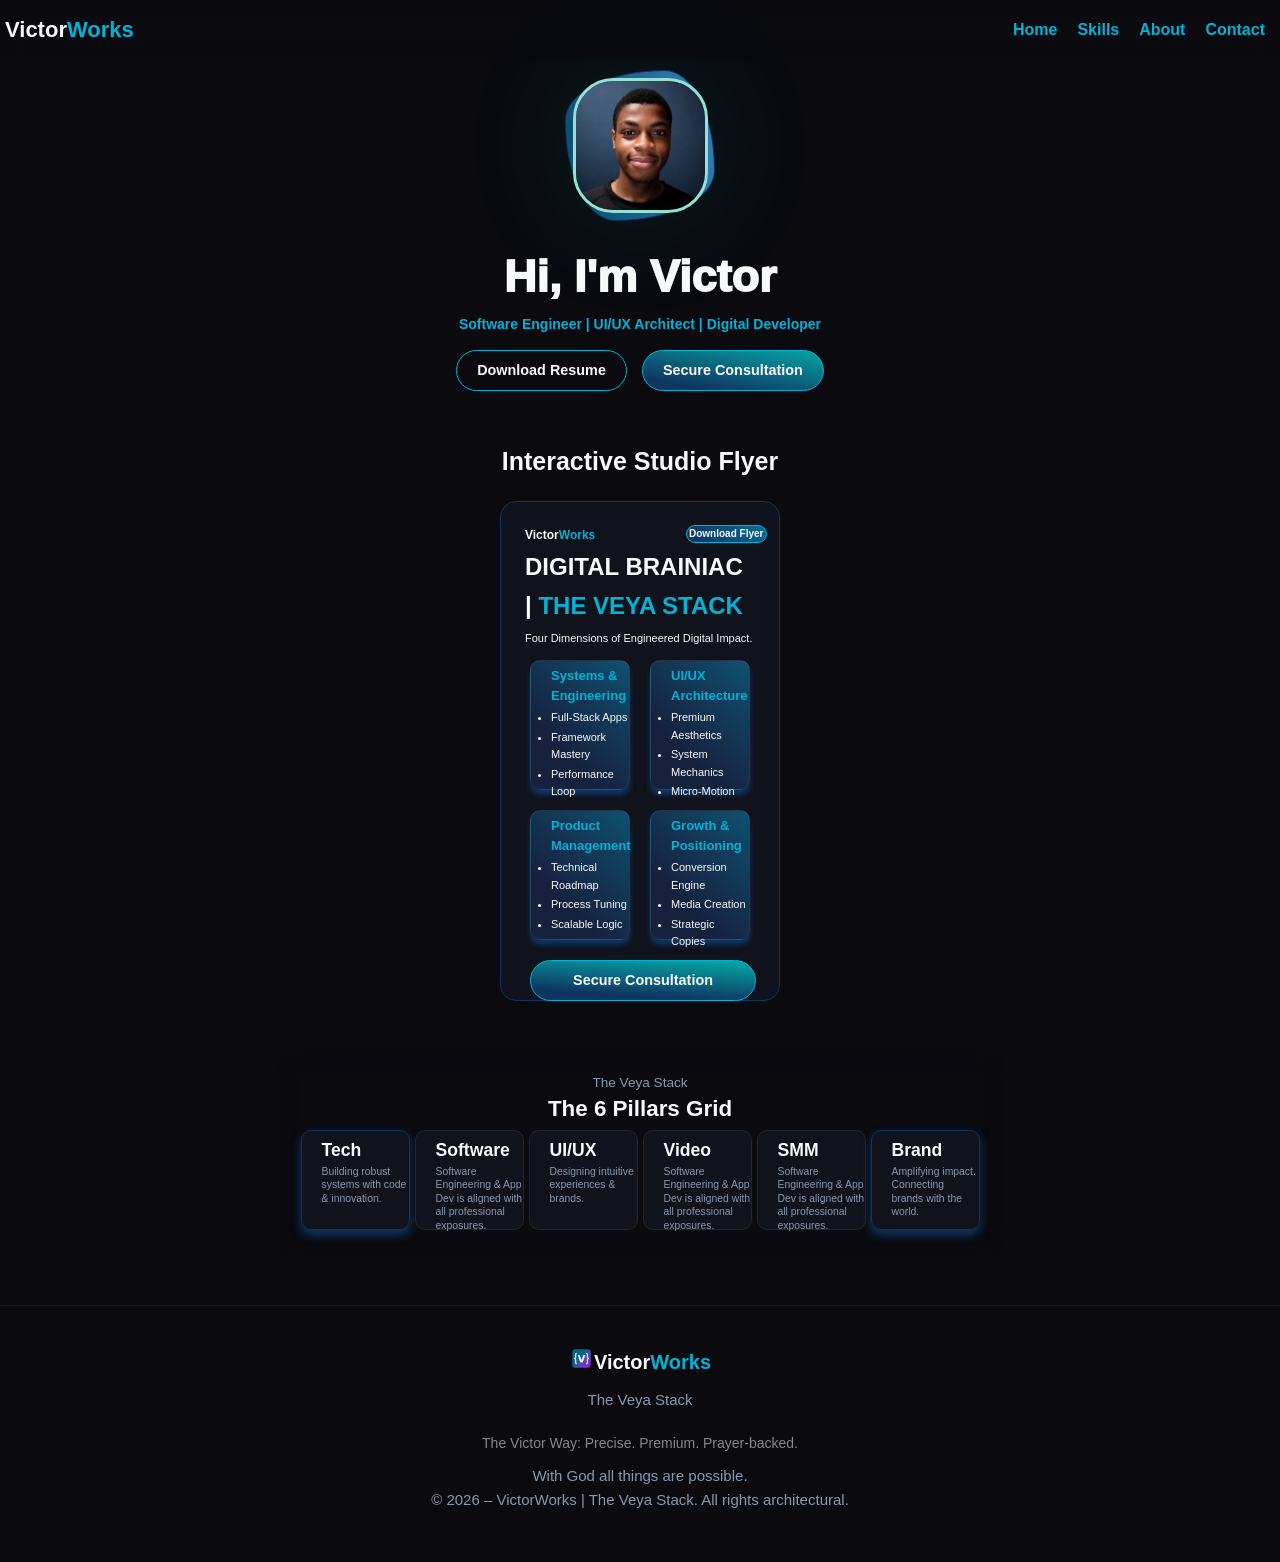
==== index.html @ 02531639 "VICTORWORKS UPDATE" ====
<!DOCTYPE html>
<html>


  <head>
    <meta charset="UTF-8">
    <meta name="viewport" content="width=device-width, initial-scale=1.0">
    <title>Build With Victor | VictorWorks</title>
    <meta name="theme-color" content="#7B2FFF">

    <meta name="description" content="VictorWorks architects digital infrastructure for ambitious brands within The Veya Stack.">
    <meta name="author" content="Victor Chukwuebuka (Mr. Vexo) — Founder & CEO">

    <meta property="og:title" content="Build With Victor | VictorWorks">
    <meta property="og:description" content="We don't build websites. We engineer systems that scale your business, your brand, and your legacy.">
    <meta property="og:url" content="https://victorworks-veya.netlify.app">
    <meta property="og:image" content="https://victorworks-veya.netlify.app/assets/images/og-veyastack.png">
    <meta property="og:type" content="website">

    <meta name="twitter:card" content="summary_large_image">
    <meta name="twitter:title" content="Build With Victor | VictorWorks">
    <meta name="twitter:description" content="We don't just build systems. We engineer them.">
    <meta name="twitter:image" content="https://victorworks-veya.netlify.app/assets/images/og-veyastack.png">

    <link rel="icon" type="image/png" sizes="32x32" href="assets/images/favicon.png">
    <link rel="stylesheet" href="style.css">
    <link rel="stylesheet" href="https://cdnjs.cloudflare.com/ajax/libs/font-awesome/6.4.0/css/all.min.css">
    <link rel="preconnect" href="https://fonts.google.com">
<link rel="preconnect" href="https://fonts.gstatic.com" crossorigin>
<link href="https://fonts.googleapis.com/css2?family=Plus+Jakarta+Sans:wght@400;600;800&display=swap" rel="stylesheet">
</head>
<body >
  <!--- Header begins 🔥 --->
<header>
  <nav>
    <ul>
      <!--- Nav Opens 👐 --->
      <li>
        <a href="index.html" class="reload" onclick="refreshPage()"><span class="works">Victor</span>Works</a></li>
      <li class="hidesidebar"><a href="index.html">Home</a></li>
      <li class="hidesidebar"><a href="skills.html">Skills</a></li>
      <li class="hidesidebar"><a href="about.html">About</a></li>
      <li class="hidesidebar"><a href="contact.html">Contact</a></li>
      <li class="menu-botton" onclick=shownav()><svg xmlns="http://www.w3.org/2000/svg" height="24px" viewBox="0 -960 960 960" width="24px" fill="var(--gray)" filter="blur(0.55px)" cursor="pointer"><path d="M120-240v-80h720v80H120Zm0-200v-80h720v80H120Zm0-200v-80h720v80H120Z"/></svg></a></li>
    </ul>
    
    <ul class="sidebar">
       <li onclick=hidenav()><a href="#" ><svg class="arrow" xmlns="http://www.w3.org/2000/svg" height="24px" viewBox="0 -960 960 960" width="24px" fill="var(--gray)" filter="blur(0.55px)" cursor="pointer"><path d="M400-240 160-480l240-240 56 58-142 142h486v80H314l142 142-56 58Z"/></svg></svg></a></li>


      <li><a href="victorworks" class="reload"><span class="works">Victor</span>Works</a></li>
      <li class="navhover"><a href="index.html">Home</a></li>
      <li class="navhover"><a href="skills.html">Skills</a></li>
      <li class="navhover"><a href="about.html">About</a></li>
      <li class="navhover"><a href="contact.html">Contact</a></li>
         </ul>
  </nav>
  <!--- Nav Closes 👞 --->
  
  <div class="shade">
    <div>
      <img src="assets/images/victor.png" alt="Victor" class="victorimg">
    </div>
    <h1>Hi, I'm Victor</h1>
    <p>Software Engineer | UI/UX Architect | Digital Developer</p>
  </div>
  <div class="avatar">
    <a href="#" class="aang toph">Download Resume</a>
    <a href="#" class="aang kitara">Secure Consultation</a>
  </div>
</header>
<!--- Header Ends 😊 --->

<!--- Sectionize 🫡 --->
<section class="alignment">
  <div class="flyer-div">
    <p class="flyer-text">Interactive Studio Flyer</p>
    <div class="flyer">
      <p class="text">Victor<span class="worker">Works</span></p>
      <a href="#" class="flyer-top">Download Flyer</a>
      <p class="sokka">DIGITAL BRAINIAC | <span class="suri">THE VEYA STACK</span></p>
      <p class="flyer-tag">Four Dimensions of Engineered Digital Impact.</p>
      <div class="flyer-details">
      <div class="box">
        <p>Systems & Engineering</p>
          <ul>
            <li>Full-Stack Apps</li>
            <li>Framework Mastery</li>
            <li>Performance Loop</li>
          </ul>
      </div>
      <div class="box">
        <p>UI/UX Architecture</p>
          <ul>
            <li>Premium Aesthetics</li>
            <li>System Mechanics</li>
            <li>Micro-Motion</li>
          </ul>
      </div>
      <div class="box">
        <p>Product Management</p>
          <ul>
            <li>Technical Roadmap</li>
            <li>Process Tuning</li>
            <li>Scalable Logic</li>
          </ul>
      </div>
      <div class="box">
        <p>Growth & Positioning</p>
          <ul>
            <li>Conversion Engine</li>
            <li>Media Creation</li>
            <li>Strategic Copies</li>
          </ul>
      </div>
      <a href="#" class="french">Secure Consultation</a>
    </div>
    </div>
  </div>
  <div class="piller">
    <p class="piller-veya">The Veya Stack</p>
    <p class="piller-phase">The 6 Pillars Grid</p>
    <div class="piller-grid">
      <div class="pillers-text grind">
        <h3>Tech</h3>
          <p>Building robust systems with code & innovation.</p>
          </div>
      <div class="pillers-text">
        <h3>Software</h3>
        <p>Software Engineering & App Dev is aligned with all professional exposures.</p>
        </div>
      <div class="pillers-text">
        <h3>UI/UX</h3>
        <p>Designing intuitive experiences & brands.</p>
        </div>
      <div class="pillers-text">
        <h3>Video</h3>
        <p>Software Engineering & App Dev is aligned with all professional exposures.</p>
        </div>
      <div class="pillers-text">
        <h3>SMM</h3>
        <p>Software Engineering & App Dev is aligned with all professional exposures.</p>
        </div>
      <div class="pillers-text grind">
        <h3>Brand</h3>
        <p>Amplifying impact. Connecting brands with the world.</p>
        </div>
    </div>
  </div>
  <div>
    <div>
      <img src="#" alt="">
      <img src="#" alt="">
      <div></div>
      <img src="#" alt="">
    </div>
    <div>
    <p></p>
    <p></p>
    <div>
      <div></div>
      <p></p>
      <p></p>
    </div>
    <div>
      <div></div>
      <p></p>
      <p></p>
    </div>
    </div>
    <div>
      <p></p>
      <p></p>
      <a href="#"></a>
    </div>
  </div>
</section>
<!--- Sectioned 😎 --->

<!--- Footer 🐾 --->
<footer>
    <a href="index.html" class="vw"><div class="f-label">
  <img src="assets/images/og-veyastack.png" alt="VictorWorks Logo" class="footer-image"><p class="footer-label">Victor<span class="worker">Works</span></p>
  </div></a>
  <a href="https://veya.stack" class="vw"><p>The Veya Stack</p></a>
  <div class="f-bottom">
    <p class="f-bottom way">The Victor Way: Precise. Premium. Prayer-backed.</p>
    <p class="#">With God all things are possible.</p>
    <p class="#">&copy 2026 – VictorWorks | The Veya Stack. All rights architectural.</p>
  </div>
</footer>
<!--- Footer Ends 🖊️--->



<script>
  function shownav(){
    const sidebar = document.querySelector ('.sidebar')
    sidebar.style.display = 'flex'
  }
function hidenav(){
    const sidebar = document.querySelector ('.sidebar')
    sidebar.style.display = 'none'
}
</script>
</body>

</html>
---- style.css ----
/*colors*/
:root {
  --black: #0A0A0F;
  --cyan: #00B4D8;
  --white: #F8F9FA;
  --void: #1A1A2E;
  --space: #16213E;
  --royal: #0F3460;
  --aqua: #00F5D4;
  --coral: #FF6B6B;
  --yellow: #FFD93D;
  --Teal: #95E1D3;
  --gray: #ADB5BD;
  --purple: #6C63FF;
  --green: #2EC4B6;
  --orange: #FF9F1C;
  --crimson: #E71D36;
  --glass-text: #8a99ad;
}
/*colors end*/

*{
    margin: 0;
    padding: 0;
    box-sizing: border-box;
}
.fa-code {
    color: #00F0FF; /* Your signature cyan */
    font-size: 2rem;
    text-shadow: 0 0 10px rgba(0, 240, 255, 0.5); /* Glow effect */
}

body {
    font-family: 'Inter', 'Poppins', sans-serif;
  font-size: 16px;
  font-weight: 400;
  color: var(--white);
  background: var(--black);
  justify-content: center;
  line-height: 1.6;
  align-items: center;
  text-align: left;
  min-height: 100vh;
}

/*navigation*/
nav {
    position: fixed;
  padding: 5px;
  background: rgba(10,10,15,0.8);
  backdrop-filter: blur(10px);
  z-index: 100;
  display: flex;
  justify-content: space-between;
  font-weight: bolder;
  width: 100%;
}

nav ul{
    width: 100%;
    list-style: none;
    display: flex;
    justify-content: flex-end;
    align-items: center;
}
nav li{
    height: 50px;
}
nav a{
    height: 100%;
    padding: 0 10px;
    text-decoration: none;
    display: flex;
    align-items: center;
    color: var(--cyan);
    cursor: pointer;
}

nav li:first-child{
    margin-right: auto;
}
ul > .navhover:after{
    content: '';
    width: 0;
    height: 1.5px;
    background: var(--cyan);
   display: block; 
   margin-left: 7px;
     transition: 0.5s;
}
ul > .navhover:hover:after{
    width: 30px;
    display: block;
      transition: 0.5px;
}
ul > .hidesidebar:after{
    content: '';
    width: 0;
    height: 1.5px;
    background: var(--cyan);
   display: block; 
   margin: auto;
   transition: 0.5s;
}
ul > .hidesidebar:hover:after{
    width: 30px;
    display: block;
    transition: 0.5px;
}
.hidesidebar{
    text-align: left;
}
.works{
    color: #F8F9FA;
}
.sidebar{
    position: fixed;
    top: 0;
    right: 0;
    height: auto;
    width: 200px;
    z-index: 999;
    background: rgba(10,10,15,1.5);
  backdrop-filter: blur(10px);
    box-shadow: 15px 0 15px rgba(0,0,0,0.1);
  display: none;
  flex-direction: column;
  align-items: flex-start;
  justify-content: flex-start;
  border-radius: 9px 0 0 9px;
  animation: slideIn 0.5s ease;
}
.sidebar li{
    width: 100%;
}
.sidebar a{
    width: 100%;
}
/*navigation ends*/

button > box {
    background: linear-gradient(135deg, #7B2FFF 0%, #00D4FF 100%);
    color-scheme: var(--coral);
}
button:active {
  transform: scale(0.95);
}

@media (min-width: 600px) {
    .menu-botton{
    display: none;
        padding: 0;
        top: 0;
        bottom: 0;
        right: 0;
        padding-block: 15px;
        position: fixed;
        cursor: pointer;
    }
.arrow{
    position: fixed;
    cursor: pointer;
}

}
@media(max-width: 599px) {
    .hidesidebar{
        display: none;
        cursor: pointer;
    }
    .menu-botton{
        display: block;
        padding: 0;
        top: 0;
        bottom: 0;
        padding-block: 15px;
        right: 0;
        position: fixed;
        cursor: pointer;
    }
}
.reload{
    font-size: 22px;
    font-weight: 800;
    padding: 0;
}
@keyframes slideIn {
  from { transform: translateX(100%); opacity: 0; }
}
.alignment{
    justify-content: center;
    align-items: center;
    display: flex;
    flex-direction: column;
}
.shade{
    display: flex;
    flex-direction: column;
   align-items: center;
   text-align: center;
   padding: 70px 20px;
   padding-bottom: 15px;
}
.shade p{
    font-size: 14px;
    color: var(--cyan);
    font-weight: bold;
}
.shade h1{
    font-weight: 1000;
    font-size: 45px;
}
.shade div{
    width: 150.5px;
    height: 150.5px;
    border-radius: 160% 80% 160% 80% / 80% 160% 80% 160%;
    background: linear-gradient(255deg, rgba(76, 176, 253, 0.7), rgba(0, 174, 248, 0.4));
    
    border: 1.5px solid var(--royal);
    align-items: center;
    display: flex;
    margin-bottom: 20px;
    position: relative;
    justify-content: center;
    backdrop-filter:  blur(12px);
    box-shadow: 0 0 120px rgba(0, 242, 254, 0.1);
}

.victorimg{
    height: 135px;
    width: 135px;
    border-radius: 30%;
    object-fit: cover;
    border: 3px solid var(--Teal);
    background-color: var(--black);
}
.avatar{
    width: 100%;
    justify-content: center;
    display: flex;
    gap: 15px;
}
.aang{
    border-radius: 25px;
    padding: 8px 20px;
    font-size: 0.9rem;
    font-weight: 600;
    transition: 0.3s ease;
    color: var(--white);
    text-decoration: none;
}
.toph{
    border: 0.5px solid var(--cyan);
    background: transparent;
}
.kitara{
    border: 1px solid var(--cyan);
    background: linear-gradient(370deg, rgba(79, 172, 254, 0.3), var(--royal) 11px, var(--aqua) 160.5%, rgba(0, 242, 254, 0.3));
}
.aang:hover{
        box-shadow: 0 0 15px rgba(0, 242, 254, 0.3);
        transform: translateY(-2px);
         cursor: pointer;
}
.flyer-div{
    padding: 50px;
    align-items: center;
    display: flex;
    flex-direction: column;
    gap: 20px;
    width: 100%;
}
.flyer-text{
    font-weight: 700;
    font-size: 25px;
}
.flyer{
    height: 500px;
    max-width: 280px;
    border: 0.5px solid var(--royal);
    background: rgba(25, 30, 45, 0.45);
    transition: 0.3s ease;
    backdrop-filter:  blur(12px);
  border-radius: 16px;
  padding: 24px;
  text-align: left;
  display: flex;
  flex-direction: column;
    
}
.worker{
    color: var(--cyan);
}
.flyer .text{
    font-weight: 800;
    font-size: 12px;
}
.flyer:hover{
        box-shadow: 0 0 15px rgba(0, 242, 254, 0.5);
        transform: translateY(-2px);
         cursor: pointer;
}
.flyer-top{
    width: 35%;
    border-radius: 10px;
    white-space: nowrap;
    border: 0.3px solid var(--cyan);
    text-decoration: none;
    color: var(--white);
    font-weight: 700;
    font-size: 10px;
    background: linear-gradient(45deg, var(--royal) 4px, var(--cyan) 150px);
    transition: 0.3s ease;
    text-align: center;
    margin: -20px 0 0 70%;
    
}
.flyer-top:hover{
    box-shadow: 0 0 15px rgba(0, 242, 254, 0.2);
        transform: translateY(-1.5px);
         cursor: pointer;
}
.sokka{
    font-size: 1.5rem;
    margin: 5px 0 5px 0;
    font-weight: 800;
}
.flyer-tag{
    font-size: 11px;
    font-weight: 500;
}

.flyer-details{
    display: flex;
    padding: 12px;
    min-height: 300px;
    gap: 20px;
    width: 250px;
    margin-left: -7px;
    flex-wrap: wrap;
}
.flyer-details .box{
    border: 1px solid rgba(255, 255, 255, 0.08);
    background: linear-gradient(45deg, var(--space) 30%, var(--cyan) 250%);
    border-radius: 10px;
    height: 130px;
    width: 100px;
    padding: 5px 0 0 20px;
      box-shadow: 0 5px  5px 0 var(--royal);
  backdrop-filter: blur(50px);
}
.box p{
    font-size: 13px;
    font-weight: 800;
    color: var(--cyan);
}
.box li{
    padding: 2px 0 0 0;
    font-size: 11px;
    color: var(--white);
    font-weight: 500;
}
.french{
    width: 100%;
    color: var(--white);
    text-decoration: none;
    border: 1px solid var(--cyan);
    background: linear-gradient(4deg, var(--royal) 20%, var(--aqua) 150%);
    text-align: center;
    border-radius: 25px;
    padding: 8px 20px;
    font-size: 0.9rem;
    font-weight: 600;
    transition: 0.3s ease;
}
.french:hover{
        box-shadow: 0 0 15px rgba(0, 242, 254, 0.3);
        transform: translateY(-2px);
         cursor: pointer;
}
.suri{
    color: var(--cyan);
}
.piller{
    display: flex;
    justify-content: center;
    align-items: center;
    flex-direction: column;
  padding: 24px;
  max-width: auto;
  backdrop-filter: blur(12px); /* Blurred glass effect */
}
.piller-veya{
    color: var(--glass-text);
  font-size: 0.85rem;
  line-height: 1rem;
  font-weight: 500;
  
}
.piller-phase{
    color: var(--white);
    font-size: 1.4rem;
    font-weight: 900;
    margin: 0 0 3px 0;
}
.piller-grid{
    display: flex;
    flex-wrap: wrap;
    gap: 5px;
    align-items: center;
    justify-content: center;
    min-width: 110%;
}
.pillers-text{
    text-align: left;
  display: flex;
  background: rgba(25, 30, 45, 0.45);
  border: 1px solid rgba(255, 255, 255, 0.08);
  flex-direction: column;
  border-radius: 10px;
    height: 100px;
    width: 109px;
    padding: 5px 0 0 20px;
  backdrop-filter: blur(50px);
}
.pillers-text h3{
    font-size: 1.1rem;
  margin: 0 0 1px 0;
  font-weight: 600;
}
.pillers-text p{
    color: var(--glass-text);
  font-size: 0.65rem;
  line-height: 1.3;
  margin: 0 0 2px 0;
}
.pillers-text.grind{
    border: 1.5px solid var(--royal);
    backdrop-filter: blur(50pc);
    box-shadow: 0 5px 10px 0.5px var(--royal);
}
.pillers-text:hover{
    border: 1.5px solid var(--royal);
    backdrop-filter: blur(50pc);
    box-shadow: 0 5px 10px 0.5px var(--royal);
}
.pillers-text.grind:hover{
    background: rgba(25, 30, 45, 0.45);
  border: 1px solid rgba(255, 255, 255, 0.08);
  box-shadow: none;
}
footer{
    display: flex;
    bottom: 20px;
    flex-direction: column;
    align-items: center;
    justify-content: center;
    padding: 40px 5%;
    border-top: 1px solid var(--void);
    color: var(--glass-text);
    font-size: 14px;
}
.footer-image{
    height: 25px;
    width: 25px;
}
.footer-label{
    font-weight: 700;
    font-size: 20px;
    color: var(--white);
}
.f-label{
    display: flex;
    flex-direction: nowrap;
    margin: 0 0 10px 0;
    cursor: pointer;
}
footer p{
    font-size: 15px;
    font-weight: 500;
    color: var(--glass-text);
}
.f-bottom{
    display: flex;
    flex-direction: column;
    align-items: center;
    justify-content: center;
    text-align: center;
    padding: 10px;
}
.f-bottom.way{
     font-size: 14px;
    color: #888;
    font-weight: 400;
}
.vw{
    text-decoration: none;
}
.unknown{
    box-shadow: 0 0 155px rgba(0, 242, 254, 0);
}
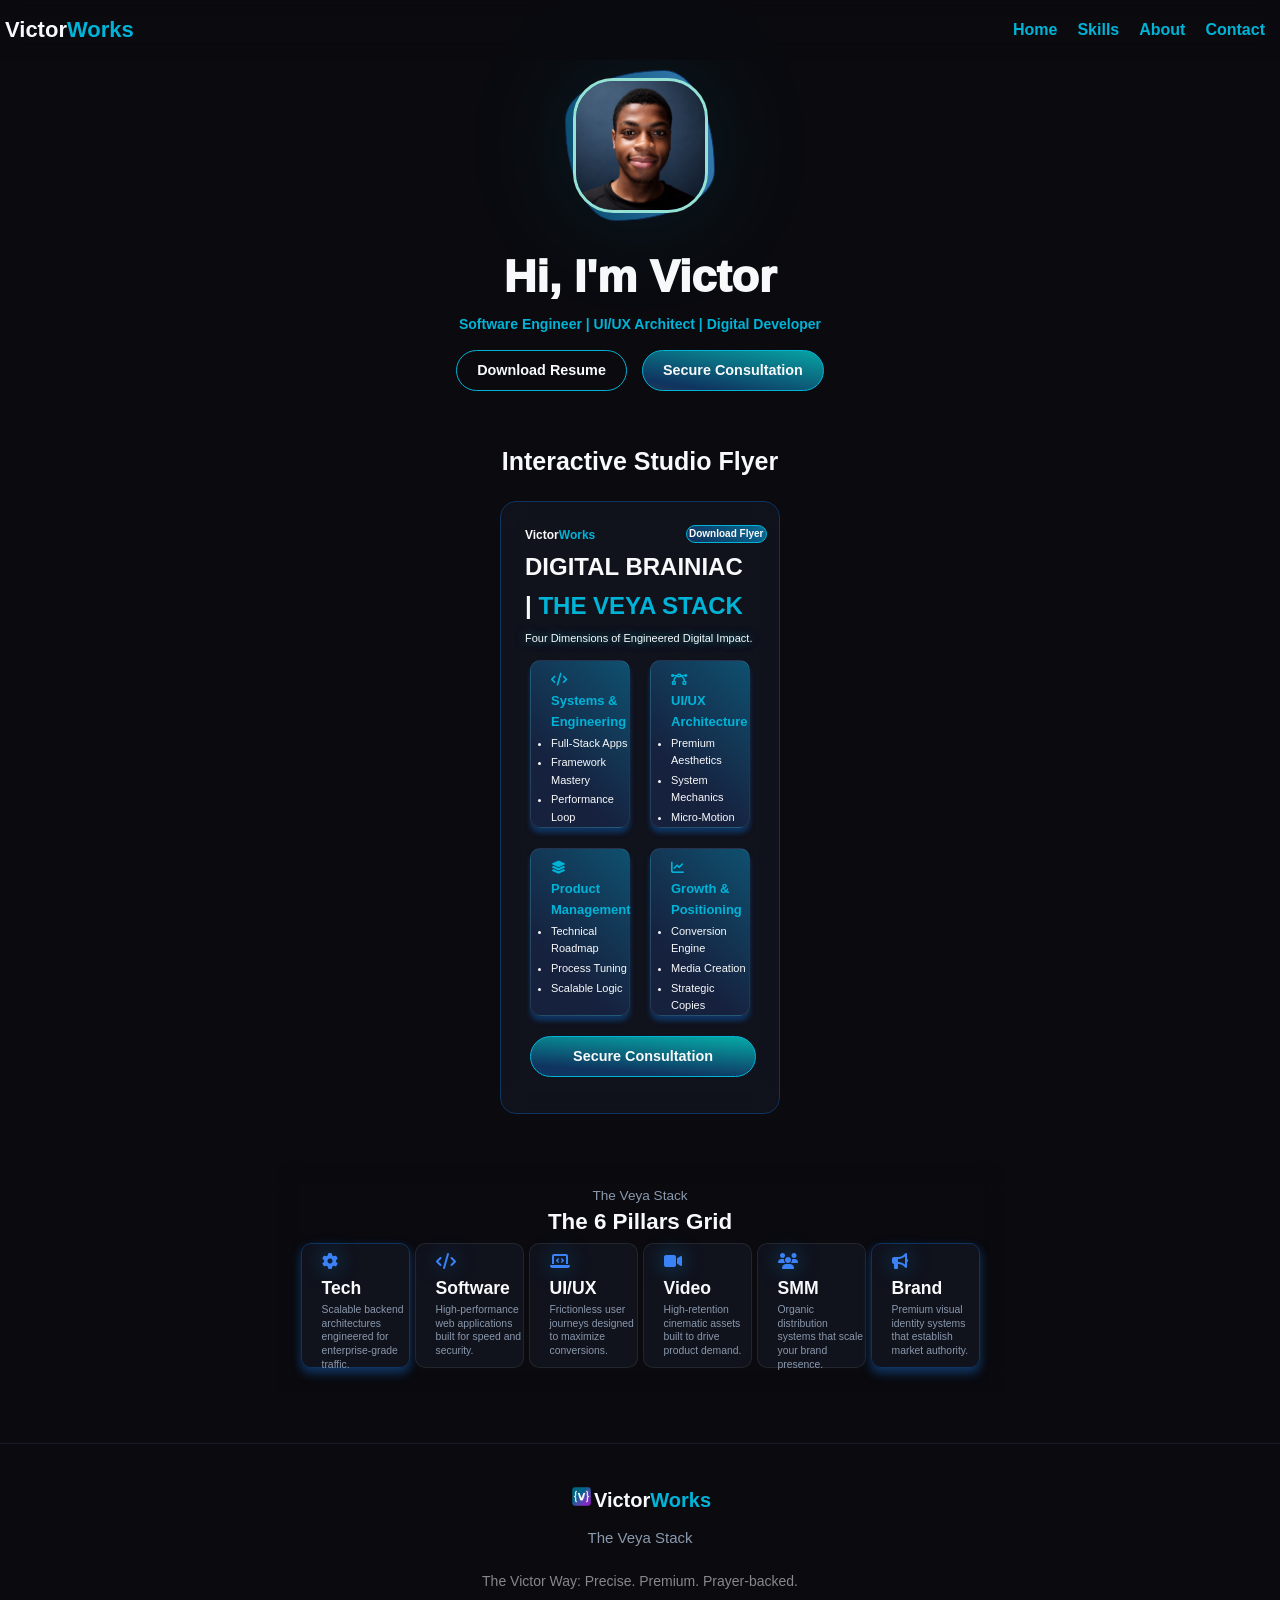
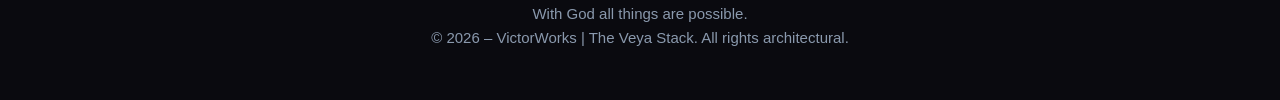
==== commit 97e83562: "VICTORWORKS STANDARD RECORDING UPDATE" ====
--- a/index.html
+++ b/index.html
@@ -82,7 +82,7 @@
       <p class="flyer-tag">Four Dimensions of Engineered Digital Impact.</p>
       <div class="flyer-details">
       <div class="box">
-        <p>Systems & Engineering</p>
+        <span class="pillar-tag"><i class="fa-solid fa-code"></i><p>Systems & Engineering</p></span>
           <ul>
             <li>Full-Stack Apps</li>
             <li>Framework Mastery</li>
@@ -90,7 +90,7 @@
           </ul>
       </div>
       <div class="box">
-        <p>UI/UX Architecture</p>
+        <span class="pillar-tag"><i class="fa-solid fa-bezier-curve"></i><p>UI/UX Architecture</p></span>
           <ul>
             <li>Premium Aesthetics</li>
             <li>System Mechanics</li>
@@ -98,7 +98,7 @@
           </ul>
       </div>
       <div class="box">
-        <p>Product Management</p>
+        <span class="pillar-tag"><i class="fa-solid fa-layer-group"></i><p>Product Management</p></span>
           <ul>
             <li>Technical Roadmap</li>
             <li>Process Tuning</li>
@@ -106,7 +106,7 @@
           </ul>
       </div>
       <div class="box">
-        <p>Growth & Positioning</p>
+        <span class="pillar-tag"><i class="fa-solid fa-chart-line"></i><p>Growth & Positioning</p></span>
           <ul>
             <li>Conversion Engine</li>
             <li>Media Creation</li>
@@ -122,28 +122,28 @@
     <p class="piller-phase">The 6 Pillars Grid</p>
     <div class="piller-grid">
       <div class="pillers-text grind">
-        <h3>Tech</h3>
-          <p>Building robust systems with code & innovation.</p>
+        <span class="pillar-icon"><i class="fa-solid fa-gear"></i></span><h3>Tech</h3>
+          <p>Scalable backend architectures engineered for enterprise-grade traffic.</p>
           </div>
       <div class="pillers-text">
-        <h3>Software</h3>
-        <p>Software Engineering & App Dev is aligned with all professional exposures.</p>
-        </div>
-      <div class="pillers-text">
-        <h3>UI/UX</h3>
-        <p>Designing intuitive experiences & brands.</p>
-        </div>
-      <div class="pillers-text">
-        <h3>Video</h3>
-        <p>Software Engineering & App Dev is aligned with all professional exposures.</p>
-        </div>
-      <div class="pillers-text">
-        <h3>SMM</h3>
-        <p>Software Engineering & App Dev is aligned with all professional exposures.</p>
+        <span class="pillar-icon"><i class="fa-solid fa-code"></i></span><h3>Software</h3>
+        <p>High-performance web applications built for speed and security.</p>
+        </div>
+      <div class="pillers-text">
+        <span class="pillar-icon"><i class="fa-solid fa-laptop-code"></i></span><h3>UI/UX</h3>
+        <p>Frictionless user journeys designed to maximize conversions.</p>
+        </div>
+      <div class="pillers-text">
+        <span class="pillar-icon"><i class="fa-solid fa-video"></i></span><h3>Video</h3>
+        <p>High-retention cinematic assets built to drive product demand.</p>
+        </div>
+      <div class="pillers-text">
+        <span class="pillar-icon"><i class="fa-solid fa-users"></i></span><h3>SMM</h3>
+        <p>Organic distribution systems that scale your brand presence.</p>
         </div>
       <div class="pillers-text grind">
-        <h3>Brand</h3>
-        <p>Amplifying impact. Connecting brands with the world.</p>
+        <span class="pillar-icon"><i class="fa-solid fa-bullhorn"></i></span><h3>Brand</h3>
+        <p>Premium visual identity systems that establish market authority.</p>
         </div>
     </div>
   </div>
--- a/style.css
+++ b/style.css
@@ -16,6 +16,7 @@
   --orange: #FF9F1C;
   --crimson: #E71D36;
   --glass-text: #8a99ad;
+  --electric: #3B82F6;
 }
 /*colors end*/
 
@@ -24,9 +25,9 @@
     padding: 0;
     box-sizing: border-box;
 }
-.fa-code {
+.fa {
     color: #00F0FF; /* Your signature cyan */
-    font-size: 2rem;
+    font-size: 1rem;
     text-shadow: 0 0 10px rgba(0, 240, 255, 0.5); /* Glow effect */
 }
 
@@ -275,7 +276,7 @@
     font-size: 25px;
 }
 .flyer{
-    height: 500px;
+    height: auto;
     max-width: 280px;
     border: 0.5px solid var(--royal);
     background: rgba(25, 30, 45, 0.45);
@@ -328,6 +329,7 @@
 .flyer-tag{
     font-size: 11px;
     font-weight: 500;
+    text-shadow: 0 0 10px rgba(0, 240, 255, 0.5);
 }
 
 .flyer-details{
@@ -343,7 +345,7 @@
     border: 1px solid rgba(255, 255, 255, 0.08);
     background: linear-gradient(45deg, var(--space) 30%, var(--cyan) 250%);
     border-radius: 10px;
-    height: 130px;
+    height: auto;
     width: 100px;
     padding: 5px 0 0 20px;
       box-shadow: 0 5px  5px 0 var(--royal);
@@ -390,6 +392,10 @@
   max-width: auto;
   backdrop-filter: blur(12px); /* Blurred glass effect */
 }
+.pillar-tag{
+    font-size: 13px;
+    color: var(--cyan);
+}
 .piller-veya{
     color: var(--glass-text);
   font-size: 0.85rem;
@@ -418,7 +424,7 @@
   border: 1px solid rgba(255, 255, 255, 0.08);
   flex-direction: column;
   border-radius: 10px;
-    height: 100px;
+    height: 125px;
     width: 109px;
     padding: 5px 0 0 20px;
   backdrop-filter: blur(50px);
@@ -449,6 +455,11 @@
   border: 1px solid rgba(255, 255, 255, 0.08);
   box-shadow: none;
 }
+.pillar-icon{
+    color: var(--electric);
+  filter: drop-shadow(0 0 10px rgba(0, 160, 255, 0.5));
+  filter: drop-shadow(0 0 10px rgba(0, 160, 255, 0.5));
+}
 footer{
     display: flex;
     bottom: 20px;
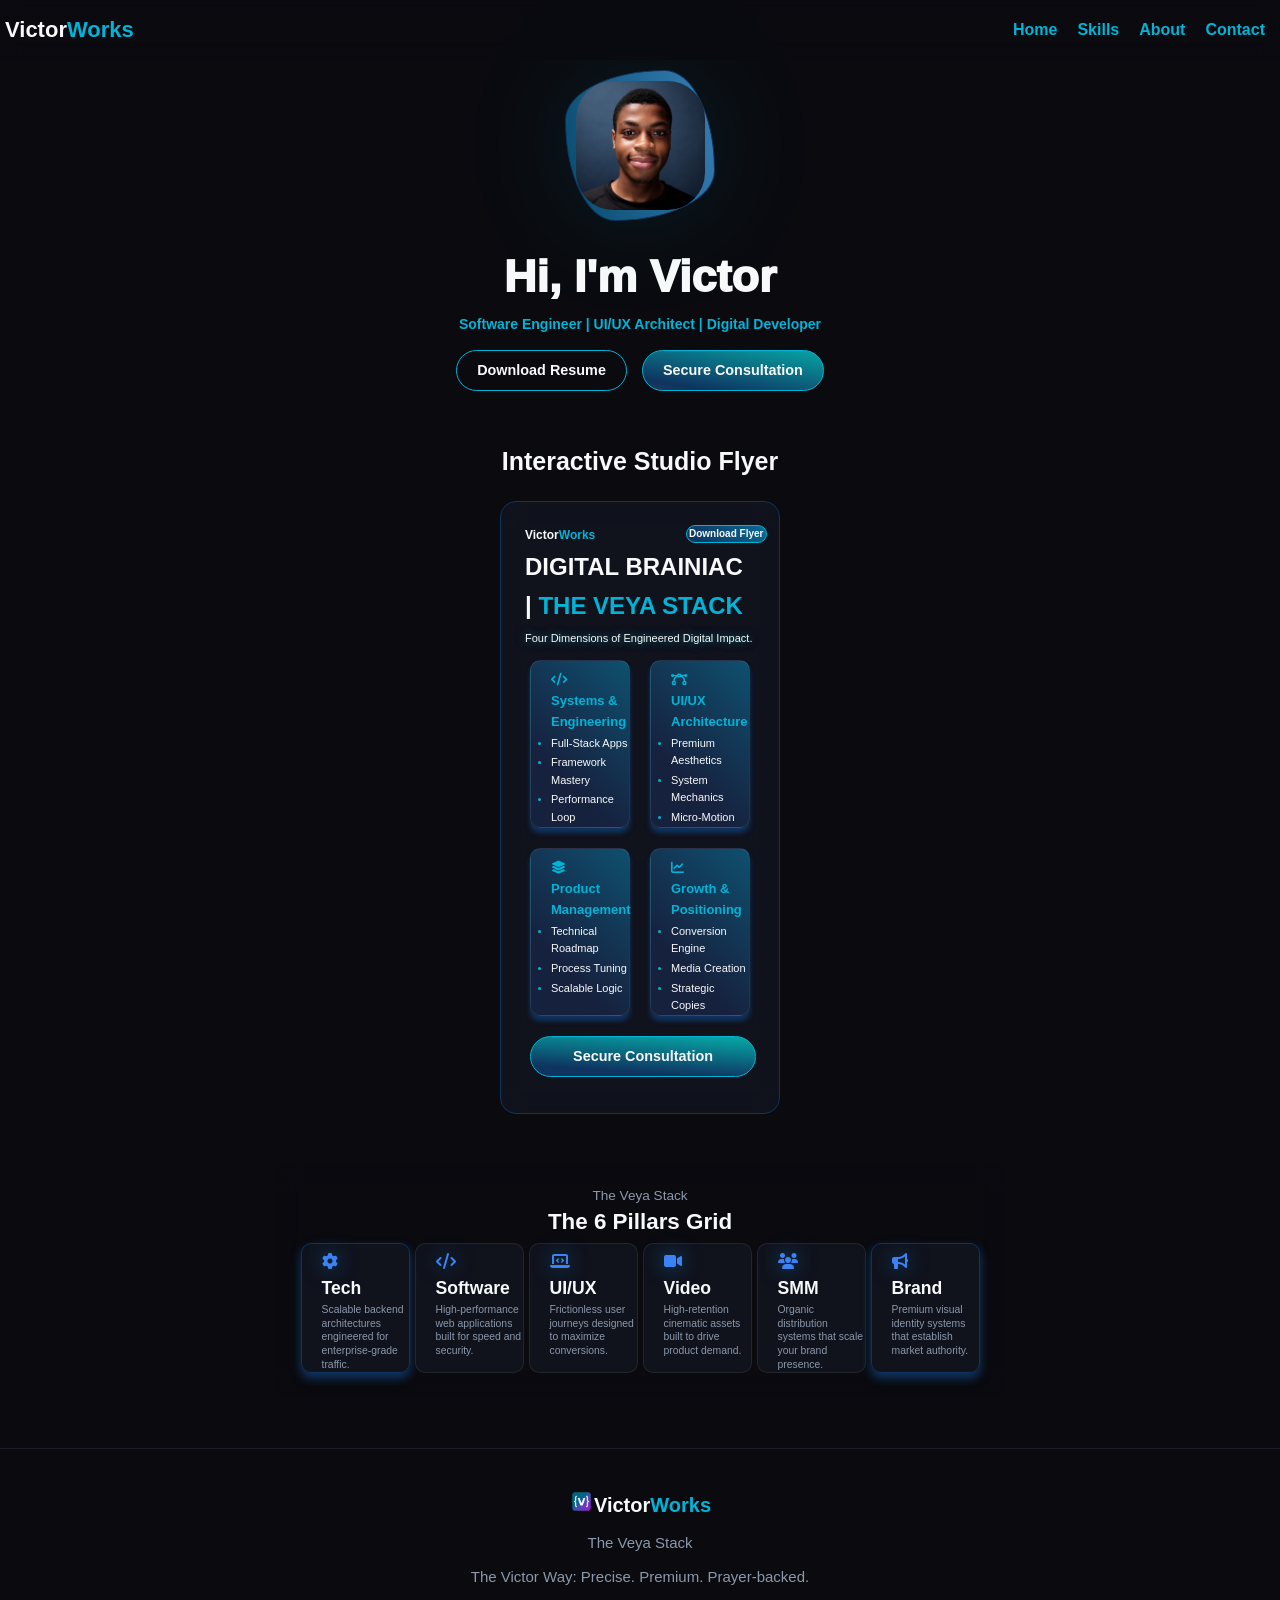
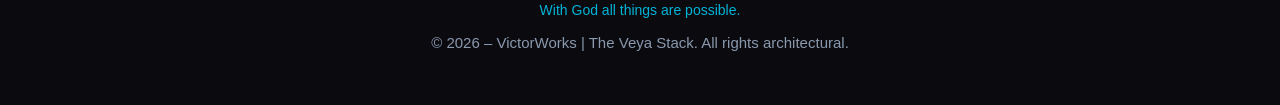
==== commit f19628fc: "VICTORWORKS" ====
--- a/index.html
+++ b/index.html
@@ -184,8 +184,8 @@
   </div></a>
   <a href="https://veya.stack" class="vw"><p>The Veya Stack</p></a>
   <div class="f-bottom">
-    <p class="f-bottom way">The Victor Way: Precise. Premium. Prayer-backed.</p>
-    <p class="#">With God all things are possible.</p>
+    <p>The Victor Way: Precise. Premium. Prayer-backed.</p>
+    <p class="f-bottom way">With God all things are possible.</p>
     <p class="#">&copy 2026 – VictorWorks | The Veya Stack. All rights architectural.</p>
   </div>
 </footer>
--- a/style.css
+++ b/style.css
@@ -232,7 +232,10 @@
     width: 135px;
     border-radius: 30%;
     object-fit: cover;
-    border: 3px solid var(--Teal);
+    border: 3px solid transparent;
+    background-image: linear-gradient(#222, #222), linear-gradient(250deg, #00f0ff);
+            background-origin: border-box;
+            background-clip: padding-box, border-box;
     background-color: var(--black);
 }
 .avatar{
@@ -362,6 +365,10 @@
     color: var(--white);
     font-weight: 500;
 }
+.box li::marker{
+    color: var(--cyan);
+    font-size: 10px;
+}
 .french{
     width: 100%;
     color: var(--white);
@@ -424,7 +431,7 @@
   border: 1px solid rgba(255, 255, 255, 0.08);
   flex-direction: column;
   border-radius: 10px;
-    height: 125px;
+    height: 130px;
     width: 109px;
     padding: 5px 0 0 20px;
   backdrop-filter: blur(50px);
@@ -501,7 +508,7 @@
 }
 .f-bottom.way{
      font-size: 14px;
-    color: #888;
+    color: var(--cyan);
     font-weight: 400;
 }
 .vw{
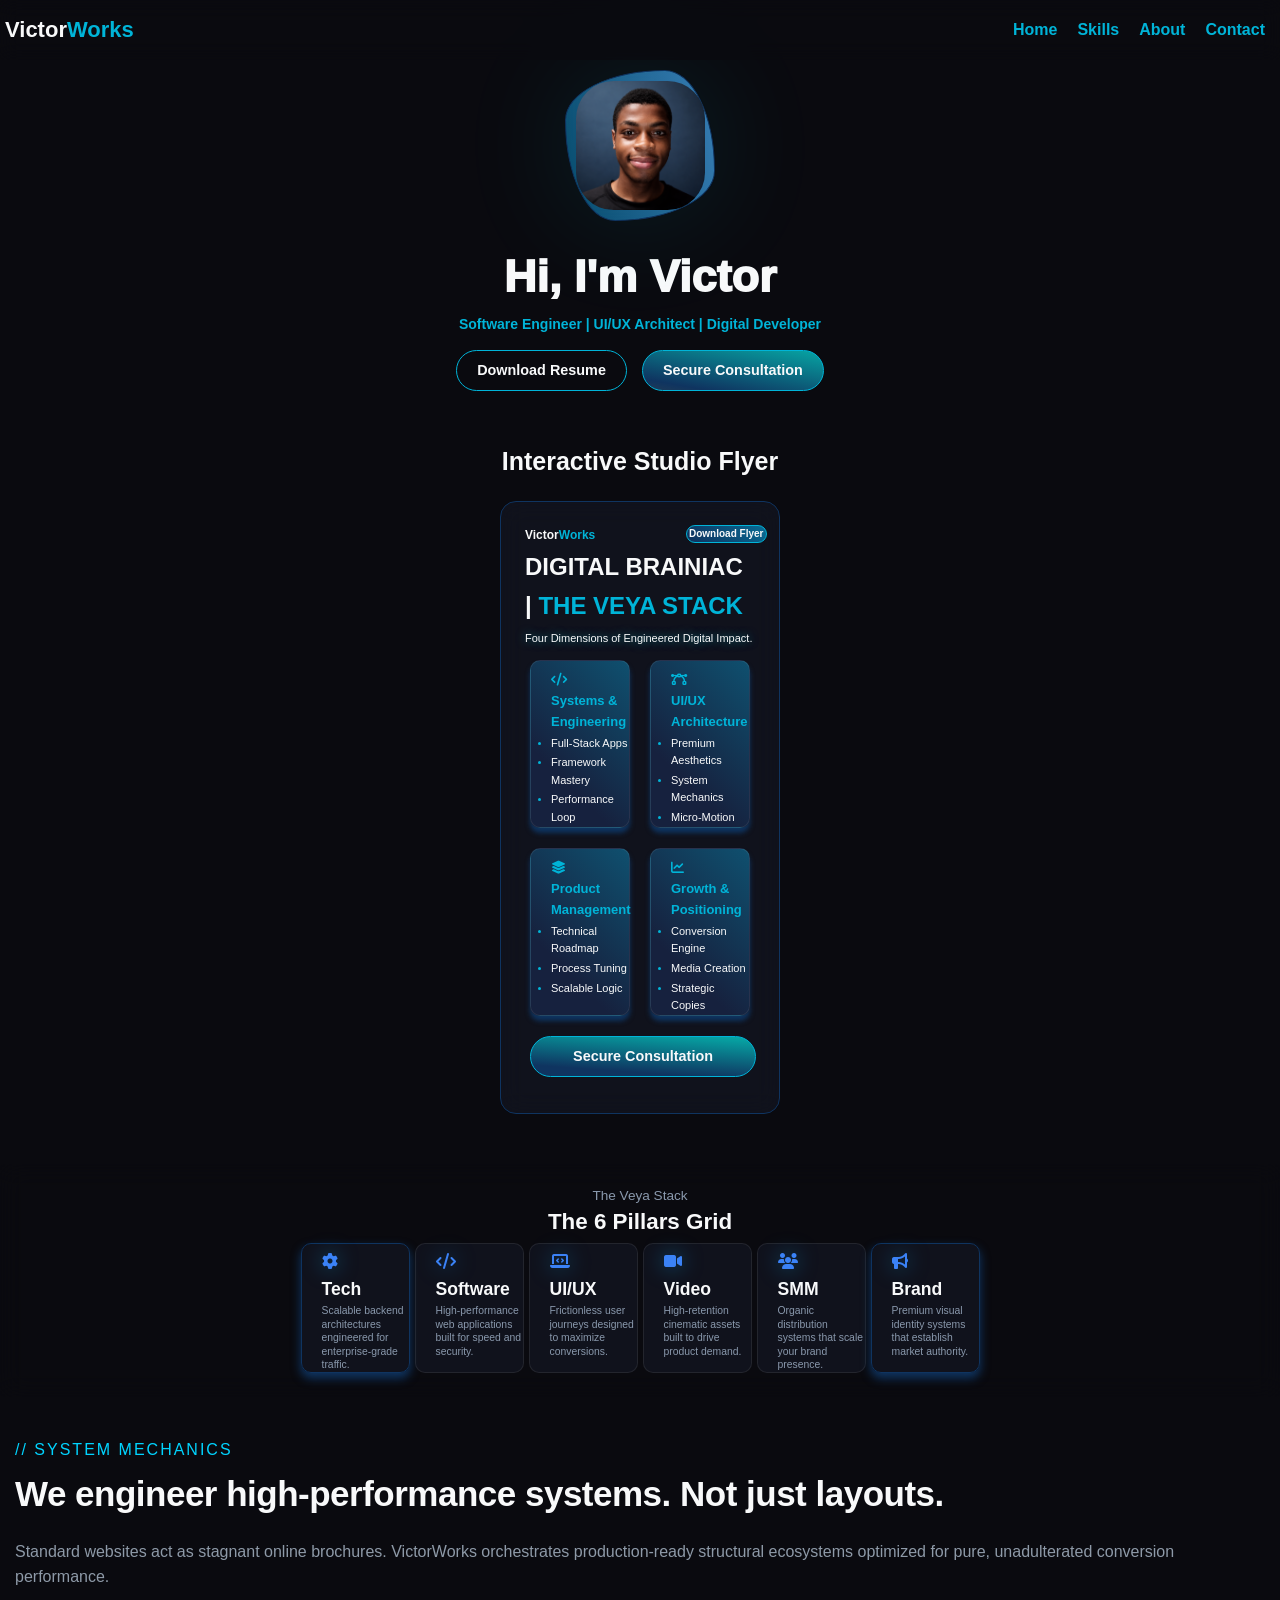
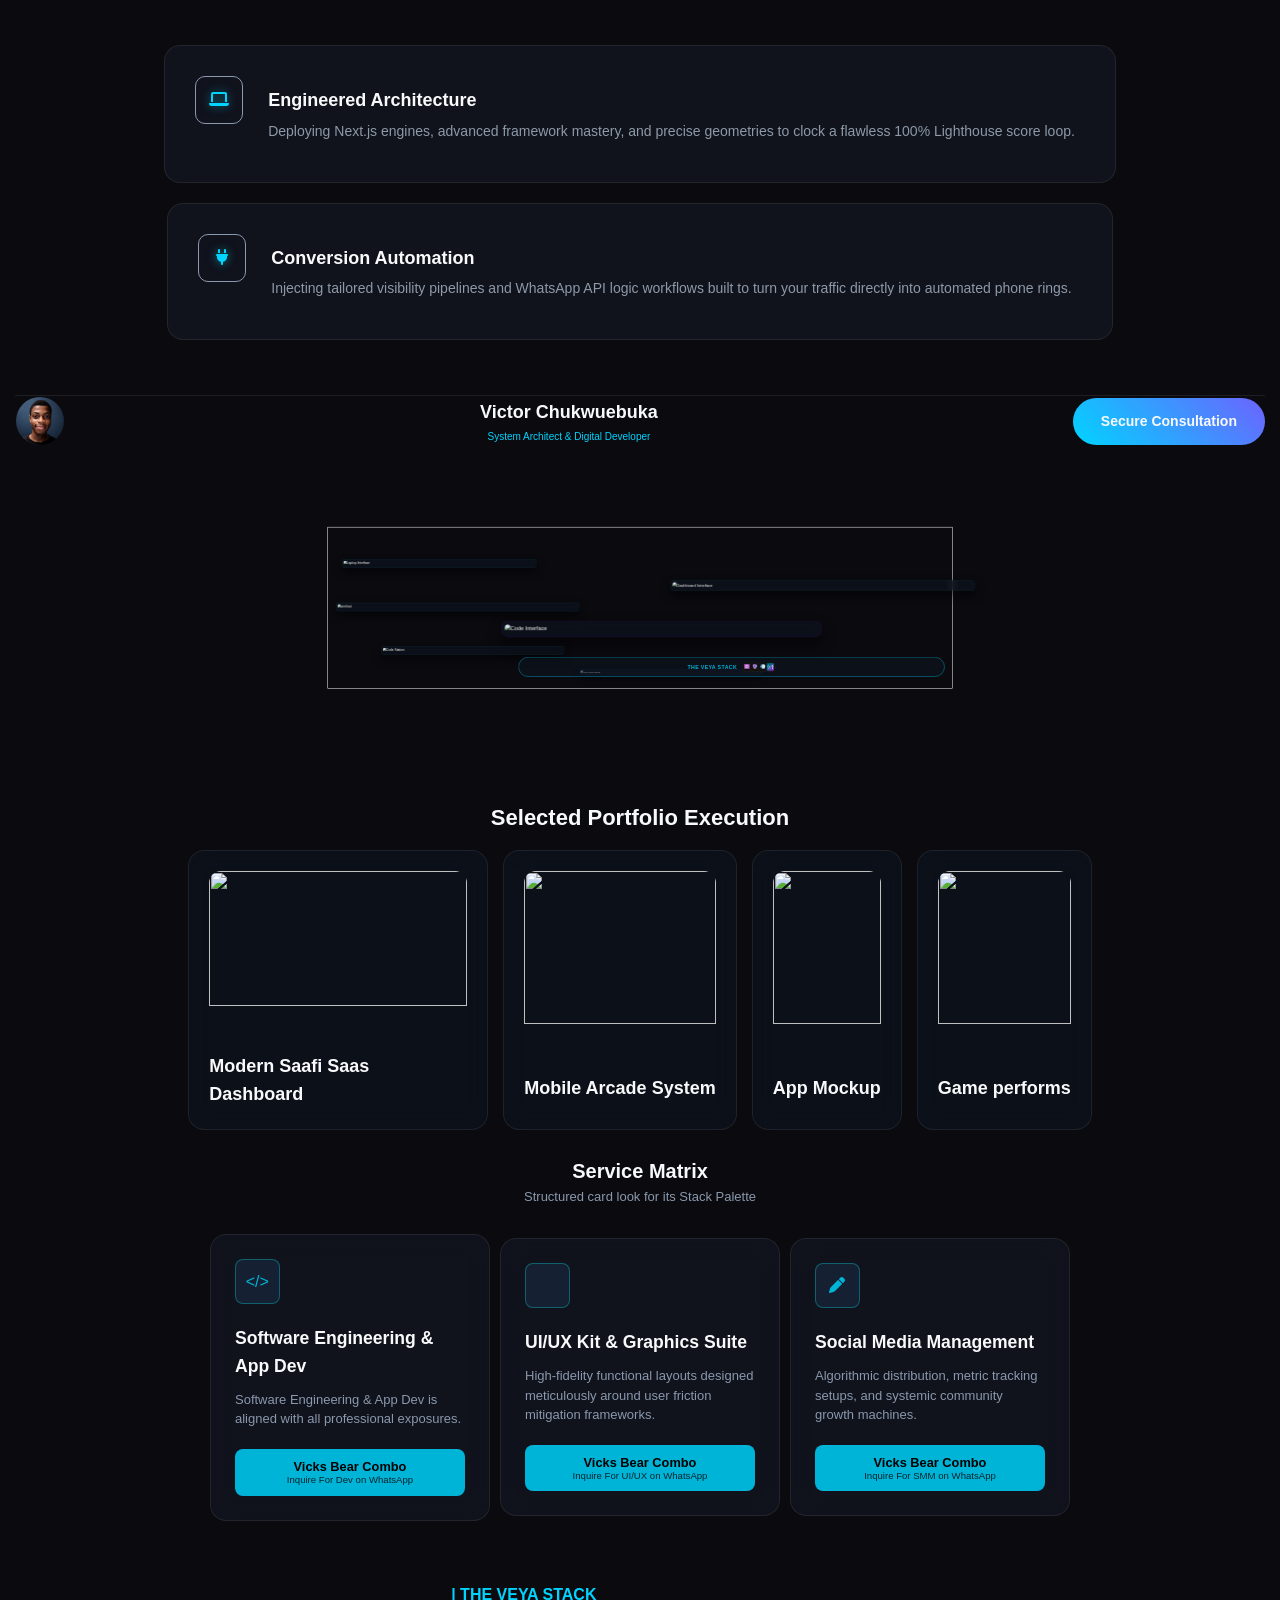
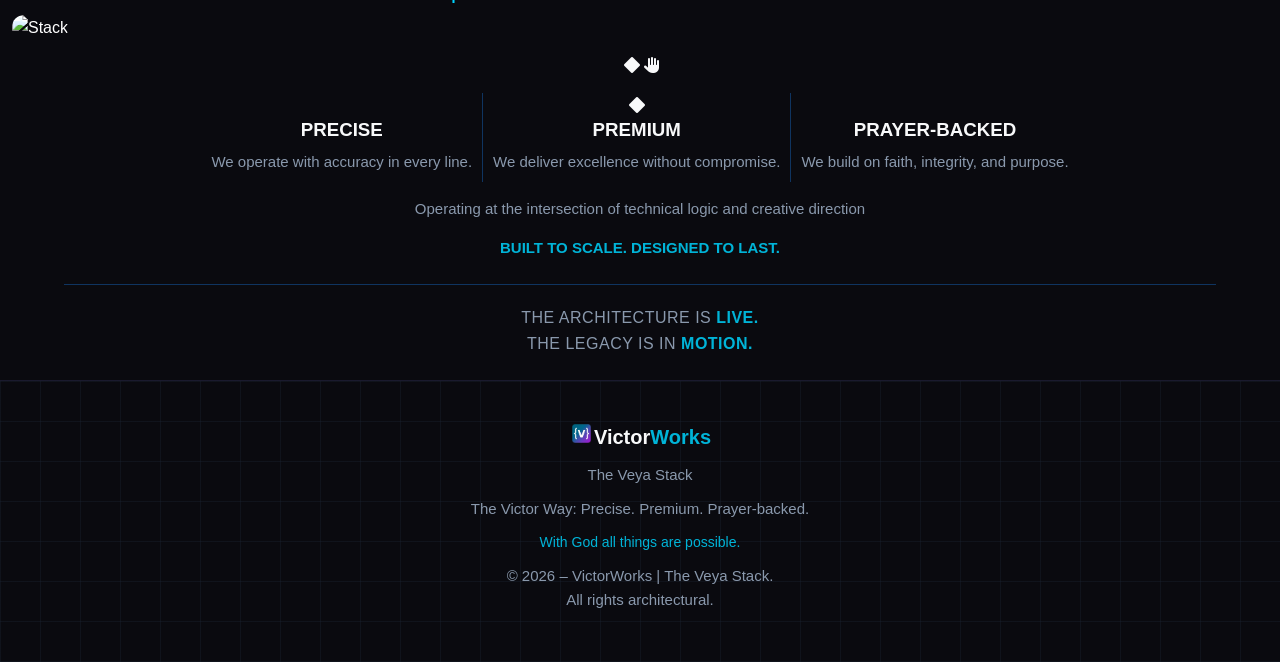
==== commit 1224467a: "VW_CSS" ====
--- a/index.html
+++ b/index.html
@@ -1,6 +1,5 @@
 <!DOCTYPE html>
 <html>
-
 
   <head>
     <meta charset="UTF-8">
@@ -55,10 +54,14 @@
       <li class="navhover"><a href="contact.html">Contact</a></li>
          </ul>
   </nav>
+  
+  
+  <section class="#">
   <!--- Nav Closes 👞 --->
+  <section class="#">
   
   <div class="shade">
-    <div>
+    <div class="alignment">
       <img src="assets/images/victor.png" alt="Victor" class="victorimg">
     </div>
     <h1>Hi, I'm Victor</h1>
@@ -66,13 +69,15 @@
   </div>
   <div class="avatar">
     <a href="#" class="aang toph">Download Resume</a>
-    <a href="#" class="aang kitara">Secure Consultation</a>
+    <a href="https://wa.me/2348135834000" class="aang kitara" target="_blank">Secure Consultation</a>
   </div>
 </header>
+</section>
 <!--- Header Ends 😊 --->
 
 <!--- Sectionize 🫡 --->
-<section class="alignment">
+<section>
+  <!--- Flyer Begins 🔭 --->
   <div class="flyer-div">
     <p class="flyer-text">Interactive Studio Flyer</p>
     <div class="flyer">
@@ -113,10 +118,16 @@
             <li>Strategic Copies</li>
           </ul>
       </div>
-      <a href="#" class="french">Secure Consultation</a>
-    </div>
-    </div>
-  </div>
+      <a href="https://wa.me/2348135834000" class="french" target="_blank">Secure Consultation</a>
+    </div>
+    </div>
+  </div>
+  
+  <!--- Flyer Ends 🔚 --->
+</section>
+
+
+  <!--- Pillar Begins 🔭 --->
   <div class="piller">
     <p class="piller-veya">The Veya Stack</p>
     <p class="piller-phase">The 6 Pillars Grid</p>
@@ -147,33 +158,187 @@
         </div>
     </div>
   </div>
-  <div>
+  <!--- Pillar Ends 🔚 --->
+  
+  
+  <!--- System Mechanics Begins 🔭 --->
+  <div class="system-mechanics">
     <div>
-      <img src="#" alt="">
-      <img src="#" alt="">
-      <div></div>
-      <img src="#" alt="">
-    </div>
-    <div>
-    <p></p>
-    <p></p>
-    <div>
-      <div></div>
-      <p></p>
-      <p></p>
-    </div>
-    <div>
-      <div></div>
-      <p></p>
-      <p></p>
-    </div>
-    </div>
-    <div>
-      <p></p>
-      <p></p>
-      <a href="#"></a>
-    </div>
-  </div>
+    <p class="sm-label">// SYSTEM MECHANICS</p>
+    <h2 class="sm-header">We engineer high-performance systems. Not just layouts.</h2>
+    <p class="sm-paragraph">Standard websites act as stagnant online brochures. VictorWorks orchestrates production-ready structural ecosystems optimized for pure, unadulterated conversion performance.</p>
+    <div class="sm-group">
+    <div class="sm-engine">
+      <div class="engine-icon">
+        <span class="sm-icons"><i class="fa-solid fa-laptop"></i></span>
+        </div>
+    <div class="engine-texts">
+      <h3>Engineered Architecture</h3>
+      <p>Deploying Next.js engines, advanced framework mastery, and precise geometries to clock a flawless 100% Lighthouse score loop.</p>
+      </div>
+    </div>
+    <div class="sm-conversion">
+      <div class="conversion-icon">
+        <span class="sm-icons"><i class="fa-solid fa-plug"></i></span>
+        </div>
+      <div class="conversion-texts">
+      <h3>Conversion Automation</h3>
+      <p>Injecting tailored visibility pipelines and WhatsApp API logic workflows built to turn your traffic directly into automated phone rings.</p>
+      </div>
+    </div>
+    </div>
+    <div class="sm-paw">
+      <img src="assets/images/victor.png" alt="Victor" class="paw-logo">
+      <div class="paw-arg">
+      <p class="paw-head">Victor Chukwuebuka </p>
+      <p class="paw-paragraph">System Architect & Digital Developer</p>
+      </div>
+      <a href="https://wa.me/2348135834000" class="paw-link" target="_blank">Secure Consultation</a>
+    </div>
+    
+    
+  <div class="sm-images">
+    <div class="ink top-ink">
+      <img src="assets/images/sm-mechanics-04.jpg" alt="Laptop Interface" class="shrink">
+    </div>
+    <div class="ink right-ink">
+      <img src="assets/images/sm-mechanics-01.jpg" alt="Dashboard Interface" class="shrink">
+    </div>
+    <div class="ink left-ink">
+      <img src="assets/images/sm-mechanics-02.jpg" alt="workout" class="shrink">
+    </div>
+    <div class="ink main-ink">
+      <img src="assets/images/sm-mechanics-07.jpg" alt="Code Interface" class="shrink">
+    </div>
+    <div class="ink bottom-ink1">
+      <img src="assets/images/sm-mechanics-03.jpg" alt="Code Station" class="shrink">
+    </div>
+    <div class="ink bottom-ink2">
+      <img src="assets/images/sm-mechanics-06.jpg" alt="Aim Code World" class="shrink">
+      </div>
+    <div class="veya-div">
+    <a href="#" class="veya-link">The Veya Stack</a>
+      <div class="stack-icons">
+        <span class="veya-size">🔯</span>
+        <span class="veya-size">🔮</span>
+        <span class="veya-size">💨</span>
+        <img src="assets/images/favicon.png" alt="Veya Stack" class="veya-size">
+      </div>
+    </div>
+  </div>
+  </div>
+  </div>
+   <!--- System Mechanics Ends 🔚 --->
+
+     <!--- Selected Portfolio Begins 😉--->
+     <div class="spe">
+       <p>Selected Portfolio Execution</p>
+       <div class="spe-port">
+         <div class="spe-port-box">
+           <img src="assets/images/sm-mechanics-04.jpg" alt="" class="spe-img">
+           <span>Modern Saafi Saas Dashboard</span>
+         </div>
+         
+         <div class="spe-port-box">
+           <img src="assets/images/sm-mechanics-02.jpg" alt="" class="spe-img">
+           <span>Mobile Arcade System</span>
+         </div>
+         
+         <div class="spe-port-box">
+           <img src="assets/images/sm-mechanics-06.jpg" alt="" class="spe-img">
+           <span>App Mockup</span>
+         </div>
+         
+         <div class="spe-port-box">
+           <img src="assets/images/sm-mechanics-01.jpg" alt="" class="spe-img">
+           <span>Game performs</span>
+         </div>
+       </div>
+     </div>
+     <!--- Selected Portfolio Ends 🤯 --->
+
+     <!--- Service Matrix Begins 😱--->
+     <div class="smb">
+      <h2>Service Matrix</h2>
+     <p>Structured card look for its Stack Palette</p><br>
+     <div class="sm-begins">
+       <div class="matrix-card">
+        <div class="icon-box">
+        <span class="icon-placeholder">&lt;/&gt;</span>
+         </div>
+       <h3>Software Engineering & App Dev</h3>
+      <p>Software Engineering & App Dev is aligned with all professional exposures.</p>
+      <a href="#" class="matrix-btn">Vicks Bear Combo <small>Inquire For Dev on WhatsApp</small></a>
+       </div>
+       
+       <div class="sm-begins">
+       <div class="matrix-card">
+        <div class="icon-box">
+        <span class="icon-placeholder"><i class="fa-solid fa-design"></i></span>
+         </div>
+       <h3>UI/UX Kit & Graphics Suite</h3>
+      <p>High-fidelity functional layouts designed meticulously around user friction mitigation frameworks.</p>
+      <a href="#" class="matrix-btn">Vicks Bear Combo <small>Inquire For UI/UX on WhatsApp</small></a>
+       </div>
+       
+       <div class="sm-begins">
+       <div class="matrix-card">
+        <div class="icon-box">
+        <span class="icon-placeholder"><i class="fa-solid fa-pen"></i></span>
+          </div>
+       <h3>Social Media Management</h3>
+      <p>Algorithmic distribution, metric tracking setups, and systemic community growth machines.</p>
+      <a href="https://facebook.com/victorchukwuebuka.mrvexo? i need the" class="matrix-btn" target="_blank">Vicks Bear Combo <small>Inquire For SMM on WhatsApp</small></a>
+       </div>
+     </div>
+     </div>
+     </div>
+     </div>
+     
+     <!--- Service Matrix Ends 🔚--->
+
+
+   <!--- Premium. Precise. Prayer-backed 🙏 --->
+   <div class="ppp">
+     <div class="stack-tm">
+     <p> | The Veya Stack</p>
+     </div>
+     <div class="ppp-img-box">
+       <img src="assets/images/ppp-stack.jpg" alt="Stack" class="ppp-img">
+     </div>
+     
+     <div class="ppp-breakdown">
+       <span><i class="fa-solid fa-arrow-target"></i></span>
+       <span><i class="fa-solid fa-diamond"></i></span>
+       <span><i class="fa-solid fa-hand"></i></span>
+     </div>
+     <div class="ppp-belief">
+       <div class="row">
+         <i class="fa-solid fa-target-aim"></i>
+         <h3>PRECISE</h3>
+         <p>We operate with accuracy in every line.</p>
+       </div>
+       <div class="row">
+         <i class="fa-solid fa-diamond"></i>
+         <h3>PREMIUM</h3>
+         <p>We deliver excellence without compromise.</p>
+       </div>
+       <div>
+         <i class="fa-solid fa-hand-pray"></i>
+         <h3>PRAYER-BACKED</h3>
+         <p>We build on faith, integrity, and purpose.</p>
+       </div>
+     </div>
+     <div class="ppp-tag">
+       <p>Operating at the intersection of technical logic and creative direction</p>
+       <span>Built to Scale. Designed to Last.</span>
+     </div>
+     <div class="ppp-stamp">
+       <p>The Architecture is <span class="stamp">Live.</span></p>
+       <p>The Legacy is in <span class="stamp">Motion.</span></p>
+     </div>
+   </div>
+    <!--- Premium. Precise. Prayer-backed 🙏 --->
 </section>
 <!--- Sectioned 😎 --->
 
@@ -186,7 +351,8 @@
   <div class="f-bottom">
     <p>The Victor Way: Precise. Premium. Prayer-backed.</p>
     <p class="f-bottom way">With God all things are possible.</p>
-    <p class="#">&copy 2026 – VictorWorks | The Veya Stack. All rights architectural.</p>
+    <p>&copy 2026 – VictorWorks | The Veya Stack.</p>
+    <p>All rights architectural.</p>
   </div>
 </footer>
 <!--- Footer Ends 🖊️--->
--- a/style.css
+++ b/style.css
@@ -17,6 +17,12 @@
   --crimson: #E71D36;
   --glass-text: #8a99ad;
   --electric: #3B82F6;
+  --soft-teal: #00D4FF;
+  --text-fade: #8e9aa8;
+  --faint: rgba(255, 255, 255, 0.08);
+  --glass-bg: rgba(15, 26, 42, 0.4);
+  --glass-border: rgba(0, 212, 255, 0.15);
+  --img: grayscale(20%) contrast(130%);
 }
 /*colors end*/
 
@@ -146,6 +152,861 @@
 button:active {
   transform: scale(0.95);
 }
+.reload{
+    font-size: 22px;
+    font-weight: 800;
+    padding: 0;
+}
+@keyframes slideIn {
+  from { transform: translateX(100%); opacity: 0; }
+}
+.alignment{
+    justify-content: center;
+    align-items: center;
+    display: flex;
+    flex-direction: column;
+}
+.shade{
+    display: flex;
+    flex-direction: column;
+   align-items: center;
+   text-align: center;
+   padding: 70px 20px;
+   padding-bottom: 15px;
+}
+.shade p{
+    font-size: 14px;
+    color: var(--cyan);
+    font-weight: bold;
+}
+.shade h1{
+    font-weight: 1000;
+    font-size: 45px;
+}
+.shade div{
+    width: 150.5px;
+    height: 150.5px;
+    border-radius: 160% 80% 160% 80% / 80% 160% 80% 160%;
+    background: linear-gradient(255deg, rgba(76, 176, 253, 0.7), rgba(0, 174, 248, 0.4));
+    
+    border: 1.5px solid var(--royal);
+    align-items: center;
+    display: flex;
+    margin-bottom: 20px;
+    position: relative;
+    justify-content: center;
+    backdrop-filter:  blur(12px);
+    box-shadow: 0 0 120px rgba(0, 242, 254, 0.1);
+}
+
+.victorimg{
+    height: 135px;
+    width: 135px;
+    border-radius: 30%;
+    object-fit: cover;
+    border: 3px solid transparent;
+    background-image: linear-gradient(#222, #222), linear-gradient(250deg, #00f0ff);
+            background-origin: border-box;
+            background-clip: padding-box, border-box;
+    background-color: var(--black);
+}
+.avatar{
+    width: 100%;
+    justify-content: center;
+    display: flex;
+    gap: 15px;
+}
+.aang{
+    border-radius: 25px;
+    padding: 8px 20px;
+    font-size: 0.9rem;
+    font-weight: 600;
+    transition: 0.3s ease;
+    color: var(--white);
+    text-decoration: none;
+}
+.toph{
+    border: 0.5px solid var(--cyan);
+    background: transparent;
+}
+.kitara{
+    border: 1px solid var(--cyan);
+    background: linear-gradient(370deg, rgba(79, 172, 254, 0.3), var(--royal) 11px, var(--aqua) 160.5%, rgba(0, 242, 254, 0.3));
+}
+.aang:hover{
+        box-shadow: 0 0 15px rgba(0, 242, 254, 0.3);
+        transform: translateY(-2px);
+         cursor: pointer;
+}
+.flyer-div{
+    padding: 50px;
+    align-items: center;
+    display: flex;
+    flex-direction: column;
+    gap: 20px;
+    width: 100%;
+}
+.flyer-text{
+    font-weight: 700;
+    font-size: 25px;
+}
+.flyer{
+    height: auto;
+    max-width: 280px;
+    border: 0.5px solid var(--royal);
+    background: rgba(25, 30, 45, 0.45);
+    transition: 0.3s ease;
+    backdrop-filter:  blur(12px);
+  border-radius: 16px;
+  padding: 24px;
+  text-align: left;
+  display: flex;
+  flex-direction: column;
+    
+}
+.worker{
+    color: var(--cyan);
+}
+.flyer .text{
+    font-weight: 800;
+    font-size: 12px;
+}
+.flyer:hover{
+        box-shadow: 0 0 15px rgba(0, 242, 254, 0.5);
+        transform: translateY(-2px);
+         cursor: pointer;
+}
+.flyer-top{
+    width: 35%;
+    border-radius: 10px;
+    white-space: nowrap;
+    border: 0.3px solid var(--cyan);
+    text-decoration: none;
+    color: var(--white);
+    font-weight: 700;
+    font-size: 10px;
+    background: linear-gradient(45deg, var(--royal) 4px, var(--cyan) 150px);
+    transition: 0.3s ease;
+    text-align: center;
+    margin: -20px 0 0 70%;
+    
+}
+.flyer-top:hover{
+    box-shadow: 0 0 15px rgba(0, 242, 254, 0.2);
+        transform: translateY(-1.5px);
+         cursor: pointer;
+}
+.sokka{
+    font-size: 1.5rem;
+    margin: 5px 0 5px 0;
+    font-weight: 800;
+}
+.flyer-tag{
+    font-size: 11px;
+    font-weight: 500;
+    text-shadow: 0 0 10px rgba(0, 240, 255, 0.5);
+}
+
+.flyer-details{
+    display: flex;
+    padding: 12px;
+    min-height: 300px;
+    gap: 20px;
+    width: 250px;
+    margin-left: -7px;
+    flex-wrap: wrap;
+}
+.flyer-details .box{
+    border: 1px solid rgba(255, 255, 255, 0.08);
+    background: linear-gradient(45deg, var(--space) 30%, var(--cyan) 250%);
+    border-radius: 10px;
+    height: auto;
+    width: 100px;
+    padding: 5px 0 0 20px;
+      box-shadow: 0 5px  5px 0 var(--royal);
+  backdrop-filter: blur(50px);
+}
+.box p{
+    font-size: 13px;
+    font-weight: 800;
+    color: var(--cyan);
+}
+.box li{
+    padding: 2px 0 0 0;
+    font-size: 11px;
+    color: var(--white);
+    font-weight: 500;
+}
+.box li::marker{
+    color: var(--cyan);
+    font-size: 10px;
+}
+.french{
+    width: 100%;
+    color: var(--white);
+    text-decoration: none;
+    border: 1px solid var(--cyan);
+    background: linear-gradient(4deg, var(--royal) 20%, var(--aqua) 150%);
+    text-align: center;
+    border-radius: 25px;
+    padding: 8px 20px;
+    font-size: 0.9rem;
+    font-weight: 600;
+    transition: 0.3s ease;
+}
+.french:hover{
+        box-shadow: 0 0 15px rgba(0, 242, 254, 0.3);
+        transform: translateY(-2px);
+         cursor: pointer;
+}
+.suri{
+    color: var(--cyan);
+}
+.piller{
+    display: flex;
+    justify-content: center;
+    align-items: center;
+    flex-direction: column;
+  padding: 24px;
+  max-width: auto;
+  backdrop-filter: blur(12px); /* Blurred glass effect */
+}
+.pillar-tag{
+    font-size: 13px;
+    color: var(--cyan);
+}
+.piller-veya{
+    color: var(--glass-text);
+  font-size: 0.85rem;
+  line-height: 1rem;
+  font-weight: 500;
+  
+}
+.piller-phase{
+    color: var(--white);
+    font-size: 1.4rem;
+    font-weight: 900;
+    margin: 0 0 3px 0;
+}
+.piller-grid{
+    display: flex;
+    flex-wrap: wrap;
+    gap: 5px;
+    align-items: center;
+    justify-content: center;
+    min-width: 110%;
+}
+.pillers-text{
+    text-align: left;
+  display: flex;
+  background: rgba(25, 30, 45, 0.45);
+  border: 1px solid rgba(255, 255, 255, 0.08);
+  flex-direction: column;
+  border-radius: 10px;
+    height: 130px;
+    width: 109px;
+    padding: 5px 0 0 20px;
+  backdrop-filter: blur(50px);
+}
+.pillers-text h3{
+    font-size: 1.1rem;
+  margin: 0 0 1px 0;
+  font-weight: 600;
+}
+.pillers-text p{
+    color: var(--glass-text);
+  font-size: 0.65rem;
+  line-height: 1.3;
+  margin: 0 0 2px 0;
+}
+.pillers-text.grind{
+    border: 1.5px solid var(--royal);
+    backdrop-filter: blur(50pc);
+    box-shadow: 0 5px 10px 0.5px var(--royal);
+}
+.pillers-text:hover{
+    border: 1.5px solid var(--royal);
+    backdrop-filter: blur(50pc);
+    box-shadow: 0 5px 10px 0.5px var(--royal);
+}
+.pillers-text.grind:hover{
+    background: rgba(25, 30, 45, 0.45);
+  border: 1px solid rgba(255, 255, 255, 0.08);
+  box-shadow: none;
+}
+.pillar-icon{
+    color: var(--electric);
+  filter: drop-shadow(0 0 10px rgba(0, 160, 255, 0.5));
+  filter: drop-shadow(0 0 10px rgba(0, 160, 255, 0.5));
+}
+footer{
+    display: flex;
+    bottom: 20px;
+    flex-direction: column;
+    align-items: center;
+    justify-content: center;
+    padding: 40px 5%;
+    border-top: 1px solid var(--void);
+    color: var(--glass-text);
+    font-size: 14px;
+    background-size: 40px 40px;
+    background-image: linear-gradient(to right, rgba(30, 41, 59, 0.3) 1px, transparent 1px), linear-gradient(to bottom, rgba(30, 41, 59, 0.3) 1px, transparent 1px);
+}
+.footer-image{
+    height: 25px;
+    width: 25px;
+}
+.footer-label{
+    font-weight: 700;
+    font-size: 20px;
+    color: var(--white);
+}
+.f-label{
+    display: flex;
+    flex-direction: nowrap;
+    margin: 0 0 10px 0;
+    cursor: pointer;
+}
+footer p{
+    font-size: 15px;
+    font-weight: 500;
+    color: var(--glass-text);
+}
+.f-bottom{
+    display: flex;
+    flex-direction: column;
+    align-items: center;
+    justify-content: center;
+    text-align: center;
+    padding: 10px;
+}
+.f-bottom.way{
+     font-size: 14px;
+    color: var(--cyan);
+    font-weight: 400;
+}
+.vw{
+    text-decoration: none;
+}
+.system-mechanics{
+    display: flex;
+    flex-direction: column;
+    justify-content: flex-start;
+    align-items: flex-start;
+    padding: 15px;
+    padding-top: 40px;
+}
+.sm-label{
+    color: var(--soft-teal);
+    font-weight: 500;
+    display: inline-block;
+    letter-spacing: 2px;
+    margin-bottom: 12px;
+}
+.sm-header{
+    font-size: 35px;
+    font-weight: 800;
+    line-height: 1.15;
+  margin-bottom: 24px;
+  letter-spacing: -0.5px;
+}
+.sm-paragraph{
+    color: var(--text-fade);
+    font-size: 16px;
+   line-height: 1.6;
+   margin-bottom: 40px;
+}
+.sm-group{
+    align-items: center;
+    justify-content: center;
+    display: flex;
+    flex-direction: column;
+    gap: 20px;
+    margin-bottom: 40px;
+    padding: 15px;
+}
+.sm-engine{
+    padding: 30px;
+    display: flex;
+    gap: 15px;
+    background: rgba(25, 30, 45, 0.45);
+  border: 1px solid rgba(255, 255, 255, 0.08);
+  border-radius: 16px;
+}
+.sm-engine:hover{
+    box-shadow: 0 0 15px rgba(0, 242, 254, 0.1);
+        transform: translateY(-2px);
+         cursor: pointer;
+}
+.engine-icon{
+    width: 48px;
+    height: 48px;
+    border-radius: 10px;
+    display: flex;
+    align-items: center;
+    justify-content: center;
+    flex-shrink: 0;
+    border: 0.5px solid var(--glass-text);
+}
+.engine-texts{
+    padding: 10px;
+}
+.engine-texts h3{
+    font-size: 18px;
+  font-weight: 700;
+  margin-bottom: 6px;
+}
+.engine-texts p{
+    color: var(--text-fade);
+    font-size: 14px;
+    line-height: 1.5;
+}
+.sm-conversion{
+    padding: 30px;
+    display: flex;
+    gap: 15px;
+    background: rgba(25, 30, 45, 0.45);
+  border: 1px solid rgba(255, 255, 255, 0.08);
+  border-radius: 16px;
+}
+.sm-conversion:hover{
+    box-shadow: 0 0 15px rgba(0, 242, 254, 0.1);
+        transform: translateY(-2px);
+         cursor: pointer;
+}
+.conversion-icon{
+    height: 50px;
+    width: 50px;
+    border: 0.5px solid var(--glass-text);
+    width: 48px;
+  height: 48px;
+  border-radius: 10px;
+  display: flex;
+  align-items: center;
+  justify-content: center;
+  flex-shrink: 0;
+}
+.conversion-texts{
+    padding: 10px;
+}
+.conversion-texts h3{
+    font-size: 18px;
+    font-weight: 700;
+    margin-bottom: 6px;
+}
+.conversion-texts p{
+    color: var(--text-fade);
+    font-size: 14px;
+    line-height: 1.5;
+}
+.sm-paw{
+    align-items: center;
+    border-top: 1px solid var(--faint);
+    display: flex;
+    flex-wrap: nowrap;
+    justify-content: space-between;
+    gap: auto;
+}
+.sm-icons{
+    color: var(--soft-teal);
+    font-size: 1rem;
+    text-shadow: 0 0 10px rgba(0, 240, 255, 0.5);
+}
+.paw-logo{
+      width: 50px;
+  height: 50px;
+  flex-shrink: 0;
+  border-radius: 50%;
+  object-fit: cover;
+    border: 1px solid transparent;
+    background-image: linear-gradient(#222, #222), linear-gradient(250deg, #00f0ff);
+            background-origin: border-box;
+            background-clip: padding-box, border-box;
+    background-color: var(--black);
+}
+.paw-head{
+    font-size: 18px;
+    font-weight: 600;
+    white-space: nowrap;
+}
+.paw-paragraph{
+    font-size: 10px;
+    color: var(--soft-teal);
+}
+.paw-link{
+    background: linear-gradient(45deg, var(--soft-teal), var(--purple));
+  color: var(--white);
+  text-decoration: none;
+  padding: 12px 28px;
+  border-radius: 25px;
+  font-size: 14px;
+  font-weight: 600;
+  transition: background 0.3s ease;
+}
+.paw-link:hover{
+    box-shadow: 0 0 15px rgba(0, 242, 254, 0.3);
+        transform: translateY(-2px);
+         cursor: pointer;
+}
+.paw-arg{
+    display: flex;
+    flex-direction: column;flex-wrap: nowrap;
+  align-items: center;
+  gap: 2px;
+  justify-content: flex-start;
+}
+.sm-images{
+    width: 100%;
+    height: auto;
+    padding: 15px;
+    padding-top: 50px;
+    align-items: center;
+    justify-content: center;
+    border: 1px solid white;
+    transform: scale(0.5);
+  transform-origin: center;
+}
+.ink{
+    padding: 8px;
+  background: var(--glass-bg);
+  border: 1px solid var(--glass-border);
+  border-radius: 16px;
+  backdrop-filter: blur(12px);
+  -webkit-backdrop-filter: blur(12px);
+  box-shadow: 0 20px 40px rgba(0, 0, 0, 0.5);
+}
+.shrink{
+     width: 100%;
+  height: 100%;
+  object-fit: cover;
+  border-radius: 10px;
+  filter: grayscale(20%) contrast(110%);
+}
+.veya-size{
+    width: 30px;
+  height: 30px;
+  border-radius: 50%;
+  background: #111;
+  border: 1px solid var(--faint);
+  margin-left: -8px;
+  display: flex;
+  align-items: center;
+  justify-content: center;
+  font-size: 13px;
+}
+.veya-size:first-child {
+    margin-left: 0;
+}
+.veya-link{
+    color: var(--cyan);
+    text-decoration: none;
+    font-size: 15px;
+    font-weight: 800;
+    letter-spacing: 1px;
+    text-transform: uppercase;
+}
+.veya-div{
+    border: 1px solid var(--soft-teal);
+    align-items: center;
+    justify-content: center;
+    display: flex;
+    background: var(--glass-bg);
+    z-index: 3;
+    margin-left: 15%;
+  margin-top: -5%;
+  padding: 12px 20px;
+  border-radius: 50px;
+  gap: 14px;
+  transform: scale(0.7);
+  transform-origin: center;
+  width: 100%;
+}
+.veya-div:hover{
+    box-shadow: 0 0 15px rgba(0, 242, 254, 0.3);
+        transform: scale(0.8);
+  transform-origin: center;
+         cursor: pointer;
+}
+.stack-icons{
+    display: flex;
+  align-items: center;
+}
+.top-ink{
+    width: 80%;
+    height: 70%;
+    margin-left: -23%;
+    z-index: 3;
+    object-fit: cover;
+    transform: scale(0.4);
+  transform-origin: center;
+}
+.bottom-ink1{
+    width: 75%;
+    height: 65%;
+    margin-left: -15%;
+    object-fit: cover;
+    transform: scale(0.4);
+  transform-origin: center;
+}
+.bottom-ink2{
+    width: 100%;
+  height: 30%;
+  margin-left: 5%;
+  object-fit: cover;
+  transform: scale(0.3);
+  transform-origin: center;
+}
+
+.main-ink{
+    width: 75%;
+  height: 65%;
+  object-fit: cover;
+  margin-left: 16%;
+  transform: scale(0.7);
+  transform-origin: center;
+  border-color: rgba(123, 47, 255, 0.25); 
+}
+.right-ink{
+    width: 100%;
+  height: 25%;
+  margin-left: 30%;
+  object-fit: cover;
+  transform: scale(0.5);
+  transform-origin: center;
+}
+.left-ink{
+    width: 100%;
+  height: 30%;
+  margin-left: -30%;
+  transform: scale(0.4);
+  transform-origin: center;
+}
+.ppp{
+    display: flex;
+    flex-direction: column;
+    align-items: center;
+    justify-content: center;
+    padding-top: 60px;
+}
+.stack-tm p{
+    color: var(--soft-teal);
+    font-size: 1rem;
+    font-weight: 600;
+    line-height: 1.1rem;
+    letter-spacing: 5;
+    text-transform: uppercase;
+    margin-left: -80%;
+    margin-top: 5px;
+}
+
+.ppp-img{
+    height: 100%;
+    width: 100%;
+    filter: var(--img);
+    border-radius: 12px;
+}
+.ppp-img-box{
+    height: 100%;
+    width: 100%;
+    align-items: center;
+    justify-content: center;
+    padding: 12px;
+    transform: scale(1);
+  transform-origin: center;
+}
+.ppp-tag{
+    text-align: center;
+    padding: 20px;
+    padding-top: 5px;
+    line-height: 2rem;
+}
+.ppp-tag p{
+    color: var(--glass-text);
+    line-height: 1.3rem;
+    margin: 12px;
+    font-weight: 500;
+    font-size: 15px;
+}
+.ppp-tag span{
+    text-transform: uppercase;
+    color: var(--cyan);
+    font-size: 15px;
+    font-weight: 550;
+    line-height: 1px;
+    
+}
+.ppp-stamp{
+    border-top: 0.5px solid var(--royal);
+    width: 90%;
+    text-align: center;
+    text-transform: uppercase;
+    padding: 12px;
+    font-weight: 500;
+    margin-bottom: 12px;
+    padding-top: 20px;
+    letter-spacing: 0.5px;
+    color: var(--glass-text);
+}
+
+.ppp-stamp .stamp{
+    color: var(--cyan);
+    font-weight: 550;
+}
+.ppp-belief{
+    align-items: center;
+    display: flex;
+    text-align: center;
+    padding-top: 15px;
+}
+.ppp-belief p{
+    color: var(--glass-text);
+    line-height: 1.3rem;
+    margin: 10px;
+    font-weight: 500;
+    font-size: 15px;
+}
+.ppp-belief .row{
+    border-right: 0.5px solid var(--royal);
+    box-shadow: 12px rgba(0, 200, 250, 0.5);
+}
+.ppp-belief h3{
+    font-weight: 600;
+    line-height: 1.2;
+}
+.spe{
+    padding-top: 15px;
+    display: flex;
+    flex-direction: column;
+    align-items: center;
+    justify-content: center;
+    padding-bottom: 25px;
+}
+.spe-port{
+    display: flex;
+    flex-wrap: wrap;
+    justify-content: center;
+    padding-top: 15px;
+    gap: 15px;
+}
+.spe p{
+    font-size: 22px;
+    font-weight: 600;
+}
+.spe-port-box{
+    background: var(--glass-bg);
+  border: 1px solid rgba(255, 255, 255, 0.08);
+  border-radius: 16px;
+  padding: 20px;
+  text-align: left;
+  max-width: 300px;
+  backdrop-filter: blur(12px); /* Blurred glass effect */
+  display: flex;
+  flex-direction: column;
+  height: 280px;
+}
+.spe-port-box:hover{
+    transform: translateY(-2px);
+    box-shadow: 0 5px 15px 0 rgba(0, 210, 240, 0.2);
+}
+.spe-img{
+    width: 100%;
+    height: 80%;
+    border-radius: 12px;
+    object-fit: cover;
+    display: block;
+}
+.spe-port-box span{
+    font-weight: 600;
+    font-size: 18px;
+    padding-top: 12px;
+}
+.sm-begins{
+    align-items: center;
+    display: flex;
+    flex-wrap: wrap;
+    justify-content: center;
+    gap: 10px;
+    margin: 0;
+}
+.matrix-card {
+  background: rgba(25, 30, 45, 0.45);
+  border: 1px solid rgba(255, 255, 255, 0.08);
+  border-radius: 16px;
+  padding: 24px;
+  text-align: left;
+  max-width: 280px;
+  backdrop-filter: blur(12px); /* Blurred glass effect */
+  display: flex;
+  flex-direction: column;
+}
+.icon-box {
+  width: 45px;
+  height: 45px;
+  background: rgba(79, 172, 254, 0.1);
+  border: 1px solid rgba(0, 242, 254, 0.3);
+  border-radius: 8px;
+  display: flex;
+  justify-content: center;
+  align-items: center;
+  color: var(--cyan);
+  margin-bottom: 20px;
+}
+
+.matrix-card h3 {
+  font-size: 1.1rem;
+  margin: 0 0 10px 0;
+  font-weight: 600;
+}
+
+.matrix-card p {
+  color: #8a99ad;
+  font-size: 0.85rem;
+  line-height: 1.5;
+  margin: 0 0 20px 0;
+}
+
+.matrix-btn {
+  background: var(--cyan);
+  color: #000;
+  text-decoration: none;
+  padding: 10px;
+  border-radius: 8px;
+  font-size: 0.8rem;
+  font-weight: 700;
+  text-align: center;
+  display: flex;
+  flex-direction: column;
+  line-height: 1.2;
+}
+
+.matrix-btn small {
+  font-size: 0.6rem;
+  font-weight: 400;
+  opacity: 0.8;
+}
+.smb{
+    align-items: center;
+    display: flex;
+    flex-direction: column;
+    justify-content: center;
+}
+.smb h2{
+    font-size: 20px;
+    font-weight: 700;
+    letter-spacing: 1;
+}
+.smb p{
+    color: var(--glass-text);
+    font-weight: 500;
+    font-size: 13px;
+}
+
+
+
+
+
+/* Media Query */
+
 
 @media (min-width: 600px) {
     .menu-botton{
@@ -164,6 +1025,7 @@
 }
 
 }
+
 @media(max-width: 599px) {
     .hidesidebar{
         display: none;
@@ -179,341 +1041,23 @@
         position: fixed;
         cursor: pointer;
     }
-}
-.reload{
-    font-size: 22px;
-    font-weight: 800;
-    padding: 0;
-}
-@keyframes slideIn {
-  from { transform: translateX(100%); opacity: 0; }
-}
-.alignment{
-    justify-content: center;
-    align-items: center;
-    display: flex;
-    flex-direction: column;
-}
-.shade{
-    display: flex;
-    flex-direction: column;
-   align-items: center;
-   text-align: center;
-   padding: 70px 20px;
-   padding-bottom: 15px;
-}
-.shade p{
-    font-size: 14px;
-    color: var(--cyan);
-    font-weight: bold;
-}
-.shade h1{
-    font-weight: 1000;
-    font-size: 45px;
-}
-.shade div{
-    width: 150.5px;
-    height: 150.5px;
-    border-radius: 160% 80% 160% 80% / 80% 160% 80% 160%;
-    background: linear-gradient(255deg, rgba(76, 176, 253, 0.7), rgba(0, 174, 248, 0.4));
-    
-    border: 1.5px solid var(--royal);
-    align-items: center;
-    display: flex;
-    margin-bottom: 20px;
-    position: relative;
-    justify-content: center;
-    backdrop-filter:  blur(12px);
-    box-shadow: 0 0 120px rgba(0, 242, 254, 0.1);
-}
-
-.victorimg{
-    height: 135px;
-    width: 135px;
-    border-radius: 30%;
-    object-fit: cover;
-    border: 3px solid transparent;
-    background-image: linear-gradient(#222, #222), linear-gradient(250deg, #00f0ff);
-            background-origin: border-box;
-            background-clip: padding-box, border-box;
-    background-color: var(--black);
-}
-.avatar{
-    width: 100%;
-    justify-content: center;
-    display: flex;
-    gap: 15px;
-}
-.aang{
-    border-radius: 25px;
-    padding: 8px 20px;
-    font-size: 0.9rem;
-    font-weight: 600;
-    transition: 0.3s ease;
-    color: var(--white);
-    text-decoration: none;
-}
-.toph{
-    border: 0.5px solid var(--cyan);
-    background: transparent;
-}
-.kitara{
-    border: 1px solid var(--cyan);
-    background: linear-gradient(370deg, rgba(79, 172, 254, 0.3), var(--royal) 11px, var(--aqua) 160.5%, rgba(0, 242, 254, 0.3));
-}
-.aang:hover{
-        box-shadow: 0 0 15px rgba(0, 242, 254, 0.3);
-        transform: translateY(-2px);
-         cursor: pointer;
-}
-.flyer-div{
-    padding: 50px;
-    align-items: center;
-    display: flex;
-    flex-direction: column;
-    gap: 20px;
-    width: 100%;
-}
-.flyer-text{
-    font-weight: 700;
-    font-size: 25px;
-}
-.flyer{
-    height: auto;
-    max-width: 280px;
-    border: 0.5px solid var(--royal);
-    background: rgba(25, 30, 45, 0.45);
-    transition: 0.3s ease;
-    backdrop-filter:  blur(12px);
-  border-radius: 16px;
-  padding: 24px;
-  text-align: left;
-  display: flex;
-  flex-direction: column;
-    
-}
-.worker{
-    color: var(--cyan);
-}
-.flyer .text{
-    font-weight: 800;
-    font-size: 12px;
-}
-.flyer:hover{
-        box-shadow: 0 0 15px rgba(0, 242, 254, 0.5);
-        transform: translateY(-2px);
-         cursor: pointer;
-}
-.flyer-top{
-    width: 35%;
-    border-radius: 10px;
-    white-space: nowrap;
-    border: 0.3px solid var(--cyan);
-    text-decoration: none;
-    color: var(--white);
-    font-weight: 700;
-    font-size: 10px;
-    background: linear-gradient(45deg, var(--royal) 4px, var(--cyan) 150px);
-    transition: 0.3s ease;
-    text-align: center;
-    margin: -20px 0 0 70%;
-    
-}
-.flyer-top:hover{
-    box-shadow: 0 0 15px rgba(0, 242, 254, 0.2);
-        transform: translateY(-1.5px);
-         cursor: pointer;
-}
-.sokka{
-    font-size: 1.5rem;
-    margin: 5px 0 5px 0;
-    font-weight: 800;
-}
-.flyer-tag{
-    font-size: 11px;
-    font-weight: 500;
-    text-shadow: 0 0 10px rgba(0, 240, 255, 0.5);
-}
-
-.flyer-details{
-    display: flex;
-    padding: 12px;
-    min-height: 300px;
-    gap: 20px;
-    width: 250px;
-    margin-left: -7px;
-    flex-wrap: wrap;
-}
-.flyer-details .box{
-    border: 1px solid rgba(255, 255, 255, 0.08);
-    background: linear-gradient(45deg, var(--space) 30%, var(--cyan) 250%);
-    border-radius: 10px;
-    height: auto;
-    width: 100px;
-    padding: 5px 0 0 20px;
-      box-shadow: 0 5px  5px 0 var(--royal);
-  backdrop-filter: blur(50px);
-}
-.box p{
-    font-size: 13px;
-    font-weight: 800;
-    color: var(--cyan);
-}
-.box li{
-    padding: 2px 0 0 0;
-    font-size: 11px;
-    color: var(--white);
-    font-weight: 500;
-}
-.box li::marker{
-    color: var(--cyan);
-    font-size: 10px;
-}
-.french{
-    width: 100%;
-    color: var(--white);
-    text-decoration: none;
-    border: 1px solid var(--cyan);
-    background: linear-gradient(4deg, var(--royal) 20%, var(--aqua) 150%);
-    text-align: center;
-    border-radius: 25px;
-    padding: 8px 20px;
-    font-size: 0.9rem;
-    font-weight: 600;
-    transition: 0.3s ease;
-}
-.french:hover{
-        box-shadow: 0 0 15px rgba(0, 242, 254, 0.3);
-        transform: translateY(-2px);
-         cursor: pointer;
-}
-.suri{
-    color: var(--cyan);
-}
-.piller{
-    display: flex;
-    justify-content: center;
-    align-items: center;
-    flex-direction: column;
-  padding: 24px;
-  max-width: auto;
-  backdrop-filter: blur(12px); /* Blurred glass effect */
-}
-.pillar-tag{
-    font-size: 13px;
-    color: var(--cyan);
-}
-.piller-veya{
-    color: var(--glass-text);
-  font-size: 0.85rem;
-  line-height: 1rem;
-  font-weight: 500;
-  
-}
-.piller-phase{
-    color: var(--white);
-    font-size: 1.4rem;
-    font-weight: 900;
-    margin: 0 0 3px 0;
-}
-.piller-grid{
-    display: flex;
-    flex-wrap: wrap;
-    gap: 5px;
-    align-items: center;
-    justify-content: center;
-    min-width: 110%;
-}
-.pillers-text{
-    text-align: left;
-  display: flex;
-  background: rgba(25, 30, 45, 0.45);
-  border: 1px solid rgba(255, 255, 255, 0.08);
-  flex-direction: column;
-  border-radius: 10px;
-    height: 130px;
-    width: 109px;
-    padding: 5px 0 0 20px;
-  backdrop-filter: blur(50px);
-}
-.pillers-text h3{
-    font-size: 1.1rem;
-  margin: 0 0 1px 0;
-  font-weight: 600;
-}
-.pillers-text p{
-    color: var(--glass-text);
-  font-size: 0.65rem;
-  line-height: 1.3;
-  margin: 0 0 2px 0;
-}
-.pillers-text.grind{
-    border: 1.5px solid var(--royal);
-    backdrop-filter: blur(50pc);
-    box-shadow: 0 5px 10px 0.5px var(--royal);
-}
-.pillers-text:hover{
-    border: 1.5px solid var(--royal);
-    backdrop-filter: blur(50pc);
-    box-shadow: 0 5px 10px 0.5px var(--royal);
-}
-.pillers-text.grind:hover{
-    background: rgba(25, 30, 45, 0.45);
-  border: 1px solid rgba(255, 255, 255, 0.08);
-  box-shadow: none;
-}
-.pillar-icon{
-    color: var(--electric);
-  filter: drop-shadow(0 0 10px rgba(0, 160, 255, 0.5));
-  filter: drop-shadow(0 0 10px rgba(0, 160, 255, 0.5));
-}
-footer{
-    display: flex;
-    bottom: 20px;
-    flex-direction: column;
-    align-items: center;
-    justify-content: center;
-    padding: 40px 5%;
-    border-top: 1px solid var(--void);
-    color: var(--glass-text);
-    font-size: 14px;
-}
-.footer-image{
-    height: 25px;
-    width: 25px;
-}
-.footer-label{
-    font-weight: 700;
-    font-size: 20px;
-    color: var(--white);
-}
-.f-label{
-    display: flex;
-    flex-direction: nowrap;
-    margin: 0 0 10px 0;
-    cursor: pointer;
-}
-footer p{
-    font-size: 15px;
-    font-weight: 500;
-    color: var(--glass-text);
-}
-.f-bottom{
-    display: flex;
-    flex-direction: column;
-    align-items: center;
-    justify-content: center;
-    text-align: center;
-    padding: 10px;
-}
-.f-bottom.way{
-     font-size: 14px;
-    color: var(--cyan);
-    font-weight: 400;
-}
-.vw{
-    text-decoration: none;
-}
-.unknown{
-    box-shadow: 0 0 155px rgba(0, 242, 254, 0);
+    .sm-paw{
+        display: flex;
+    }
+    .paw-logo{
+        width: 40px;
+        height: 40px;
+    }
+    .paw-head{
+        padding-top: 5px;
+        font-size: 15px;
+        margin-left: -30px;
+    }
+    .paw-paragraph{
+        margin-left: -10px;
+    }
+    .paw-link{
+        font-size: 10px;
+        
+    }
 }
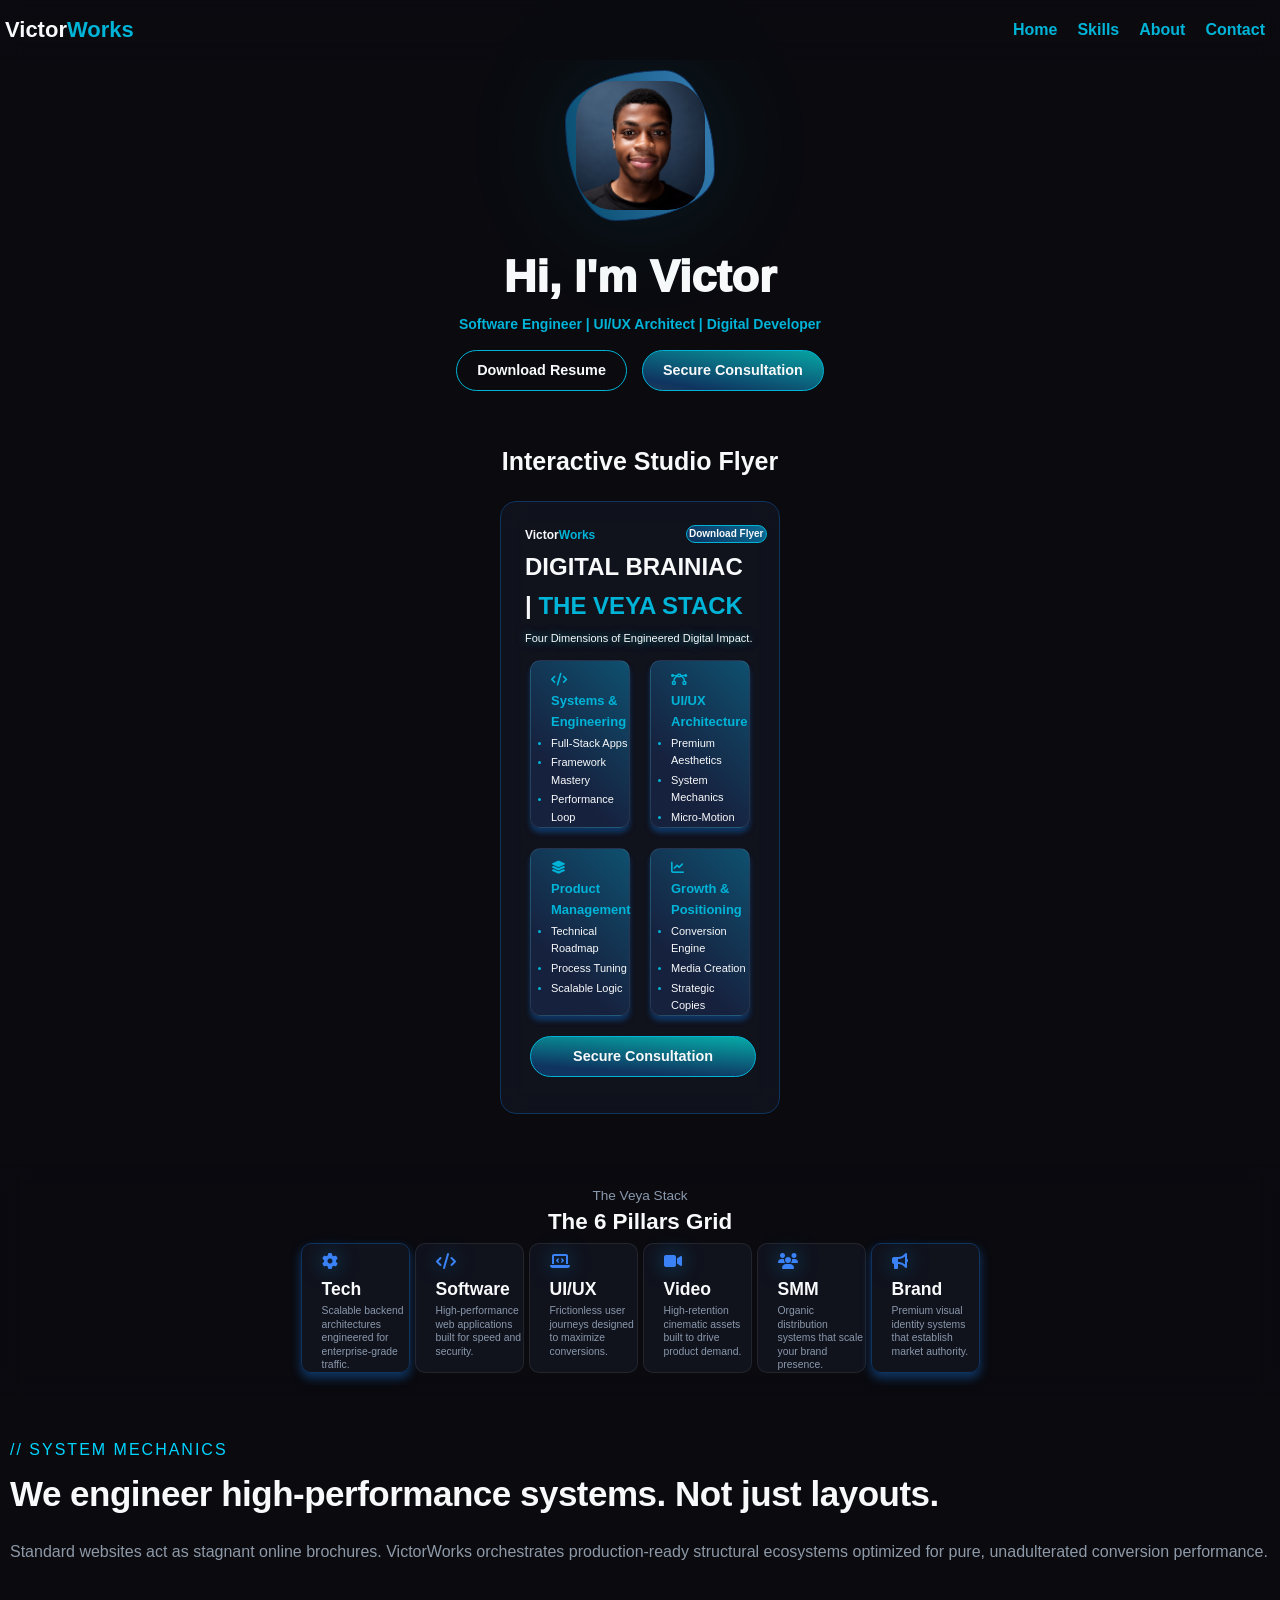
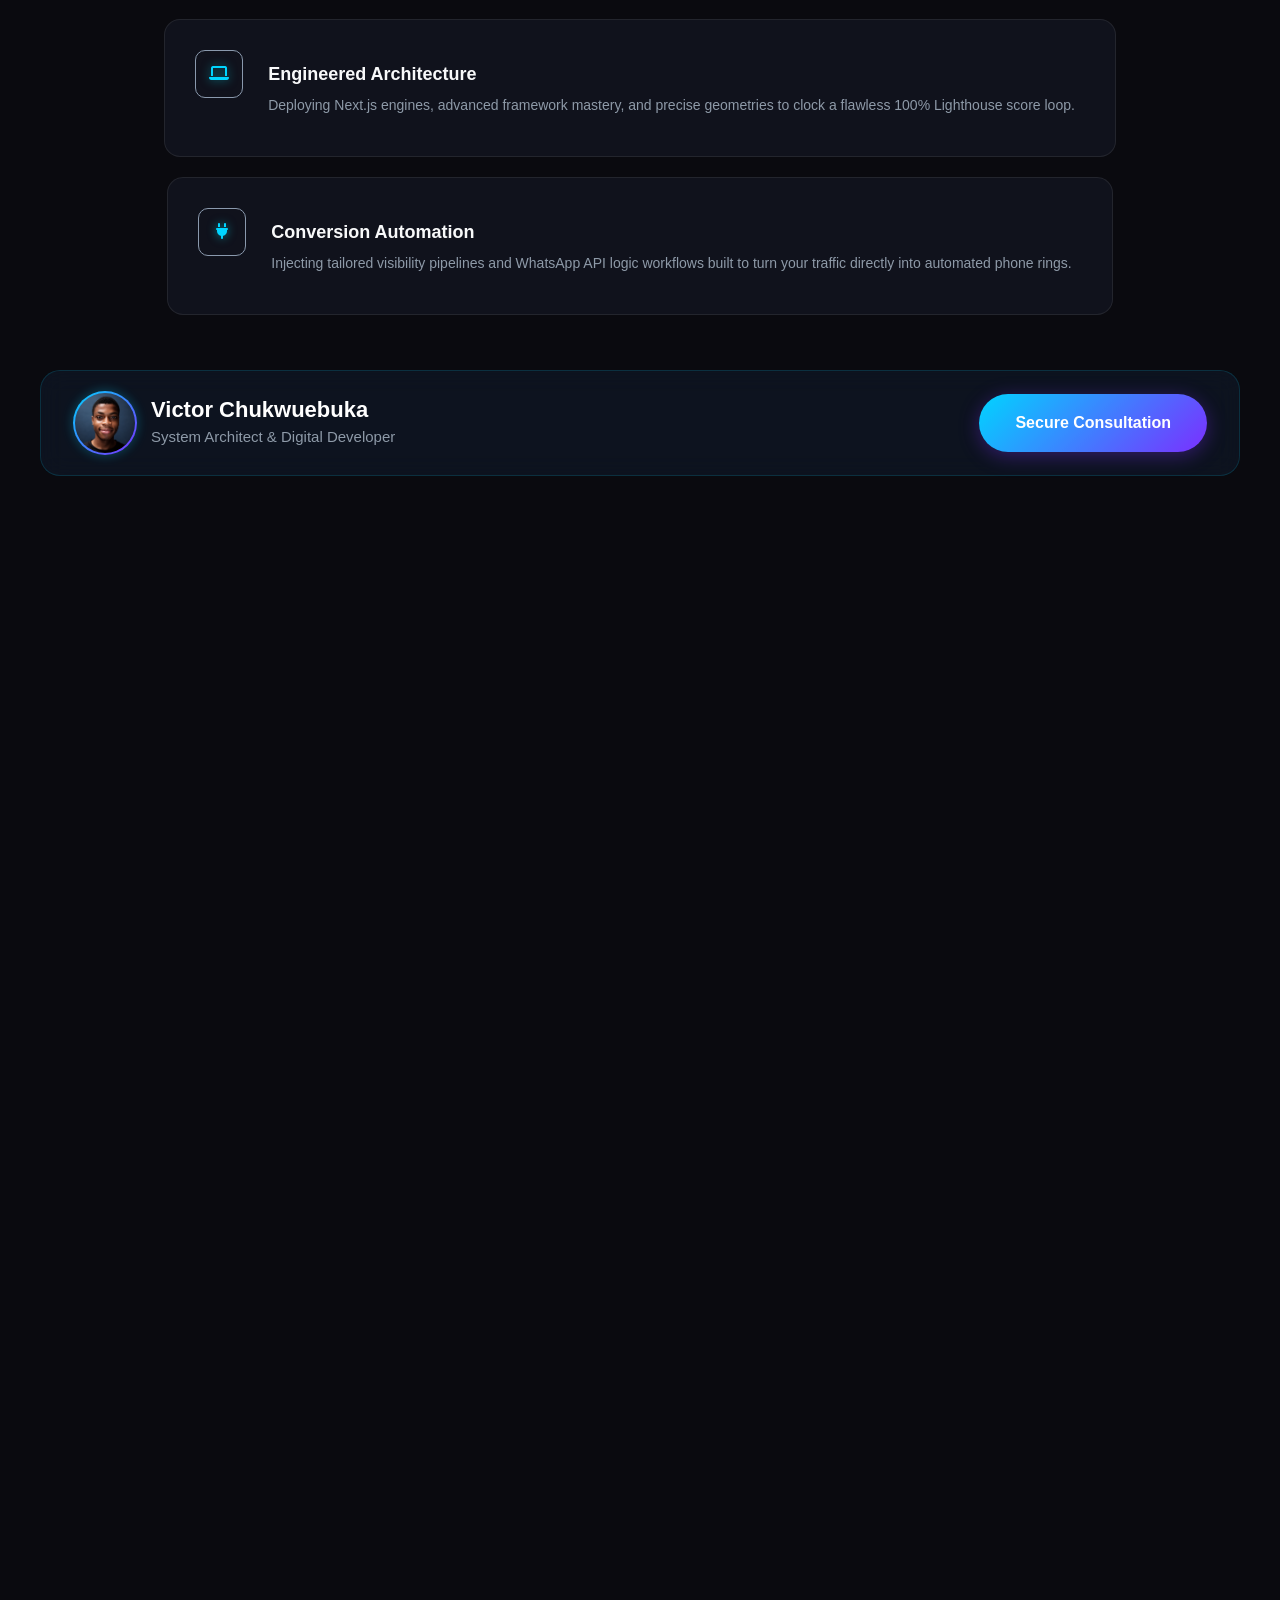
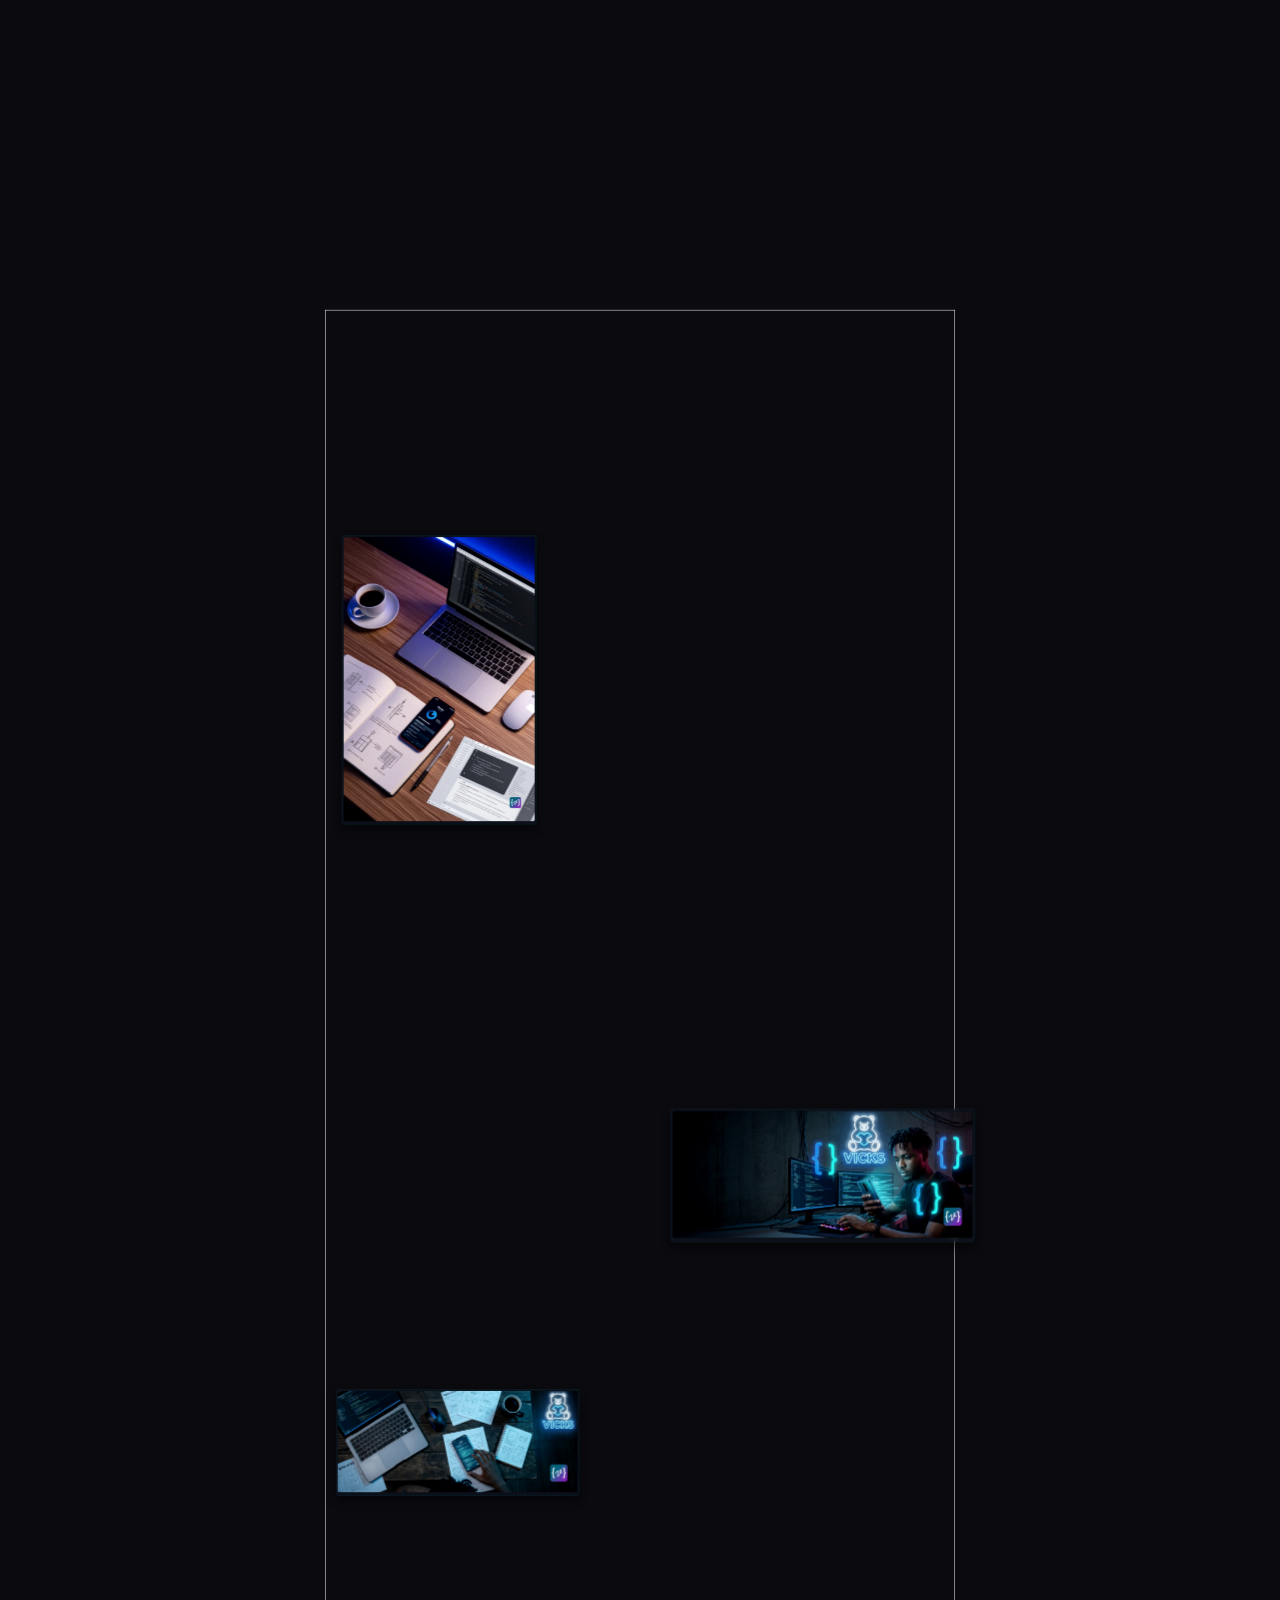
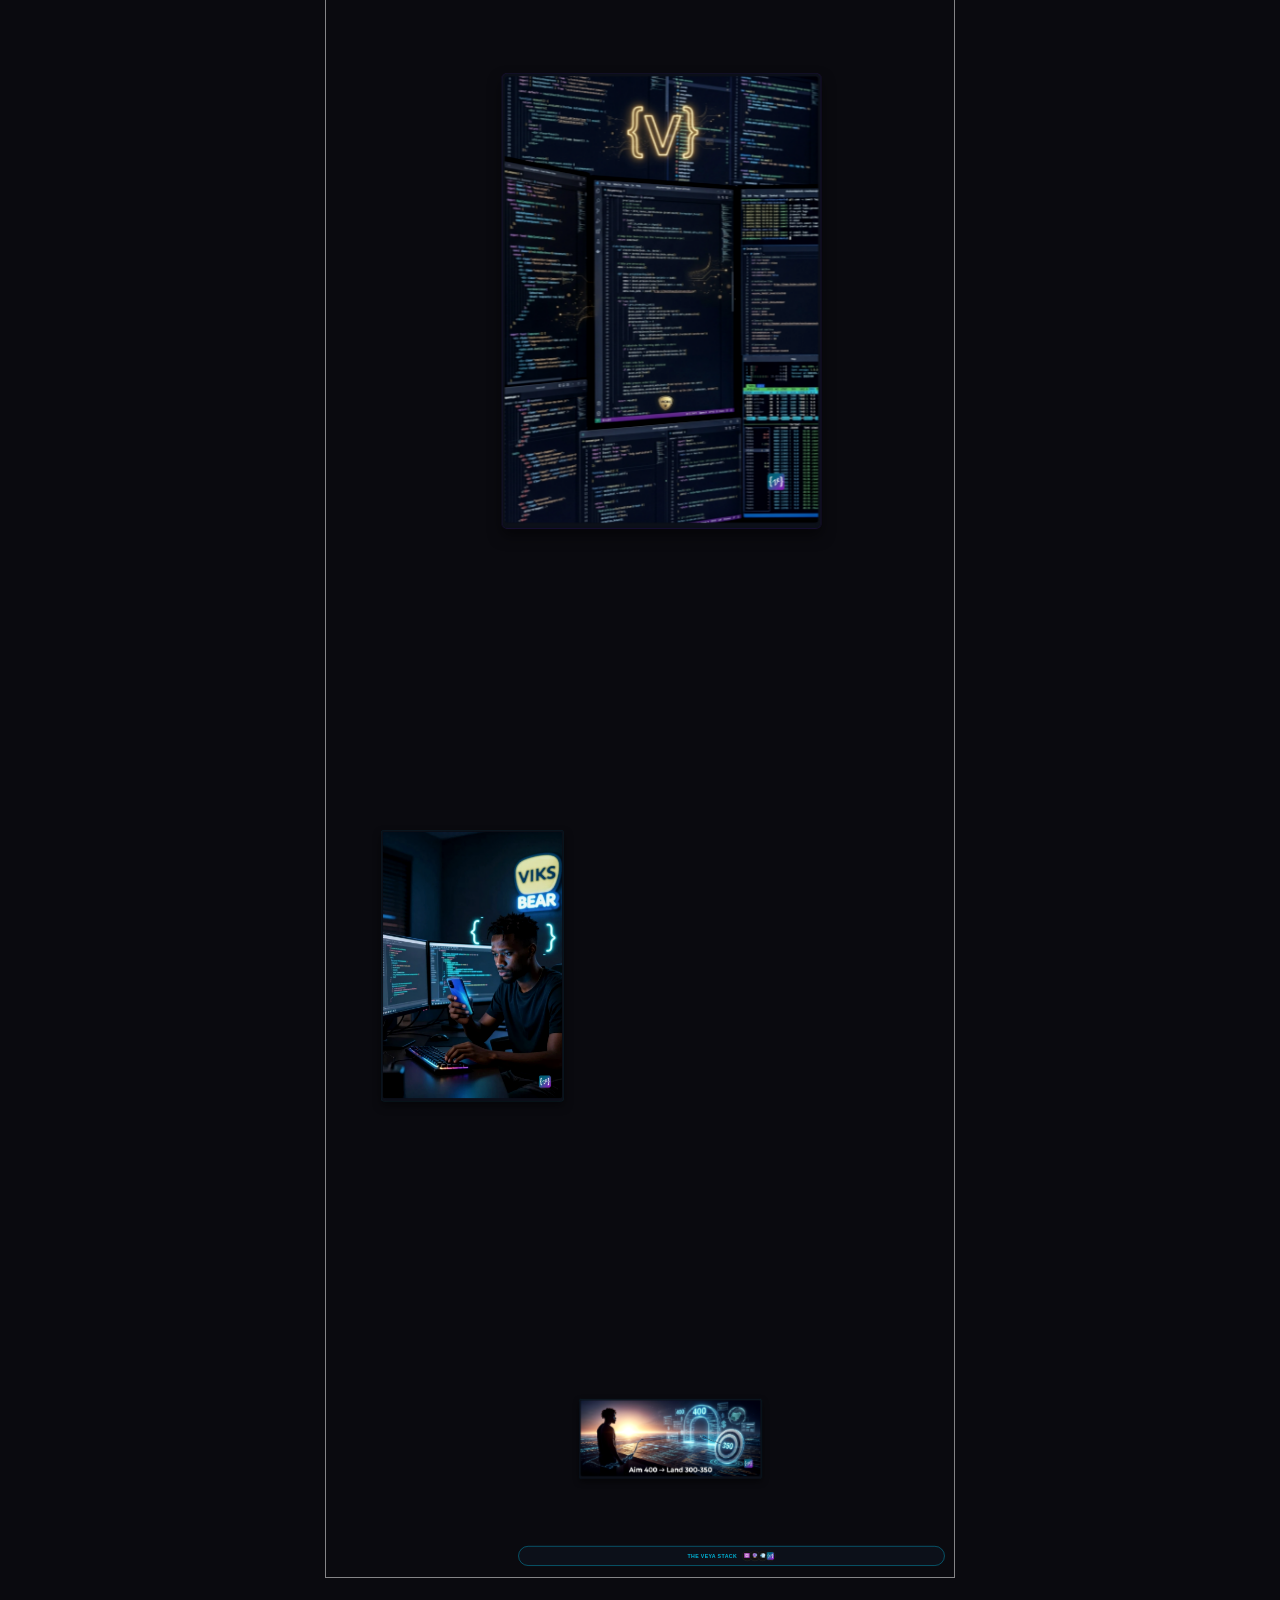
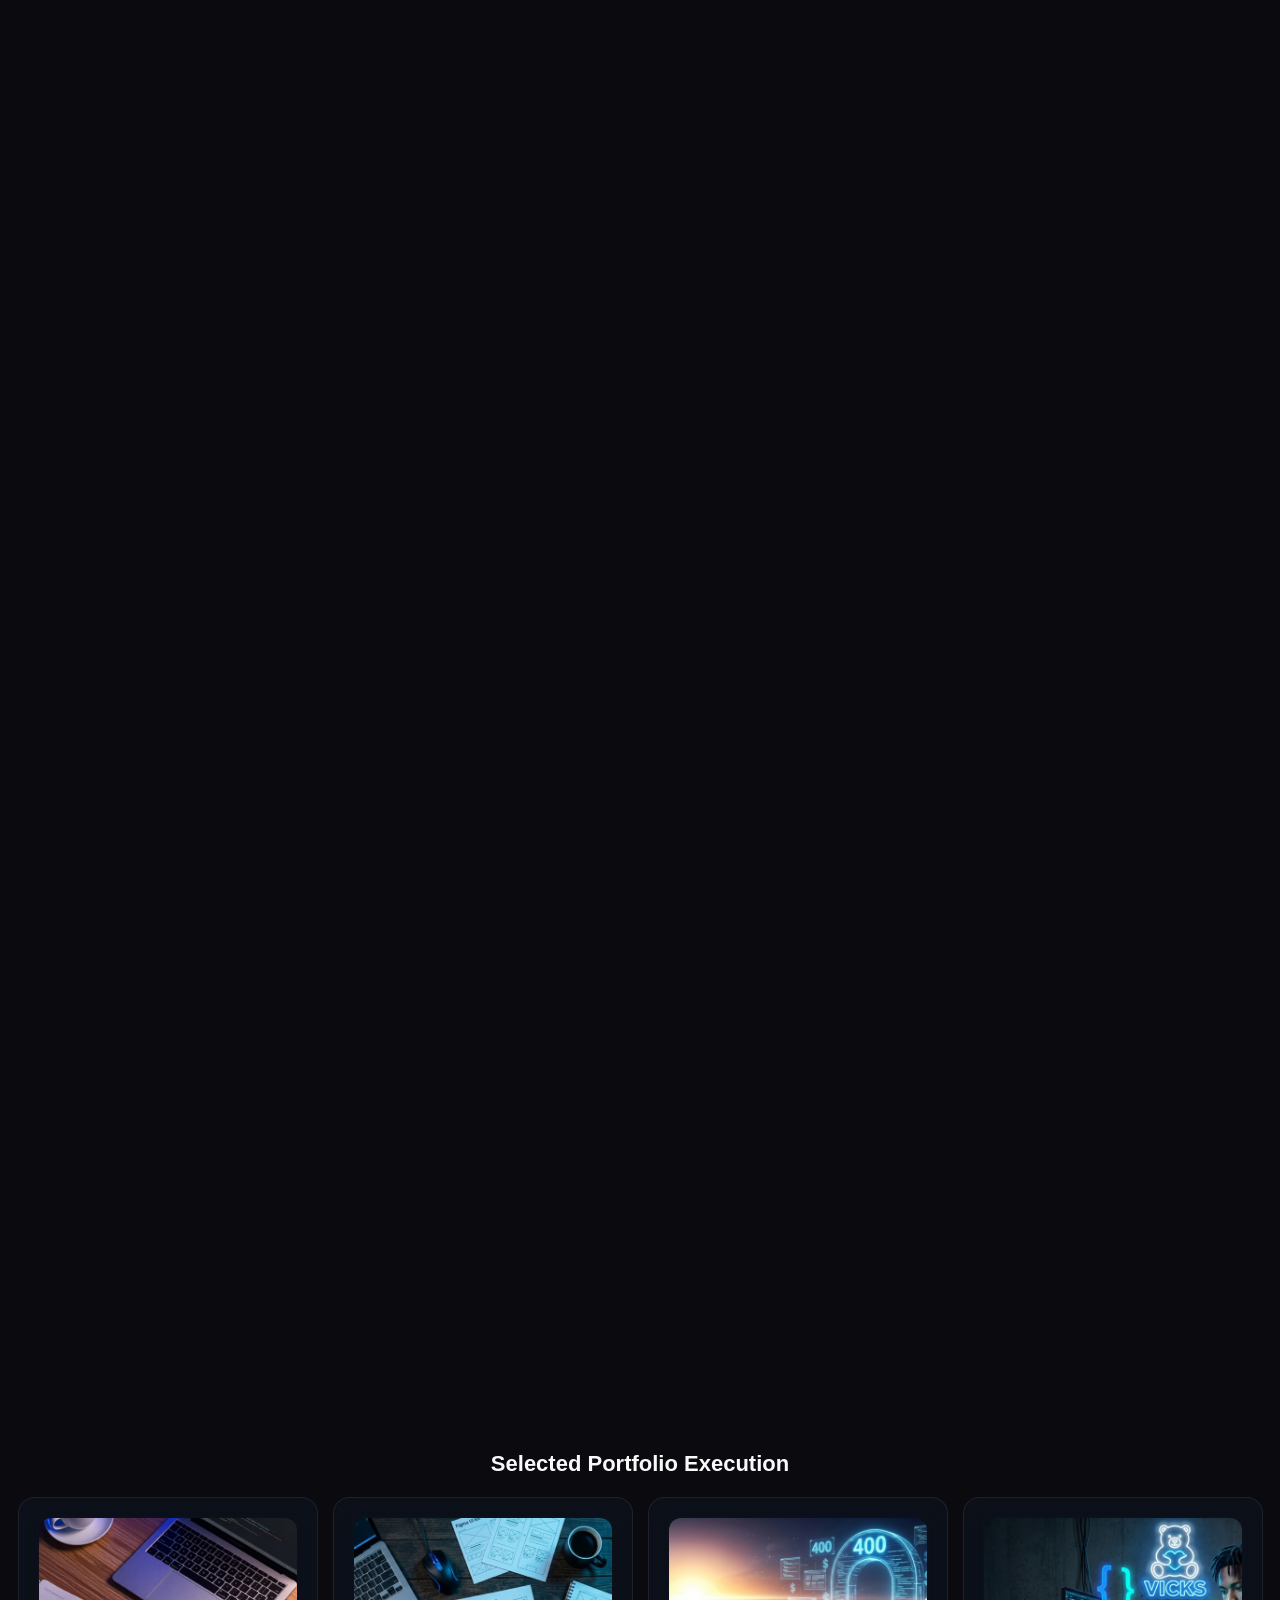
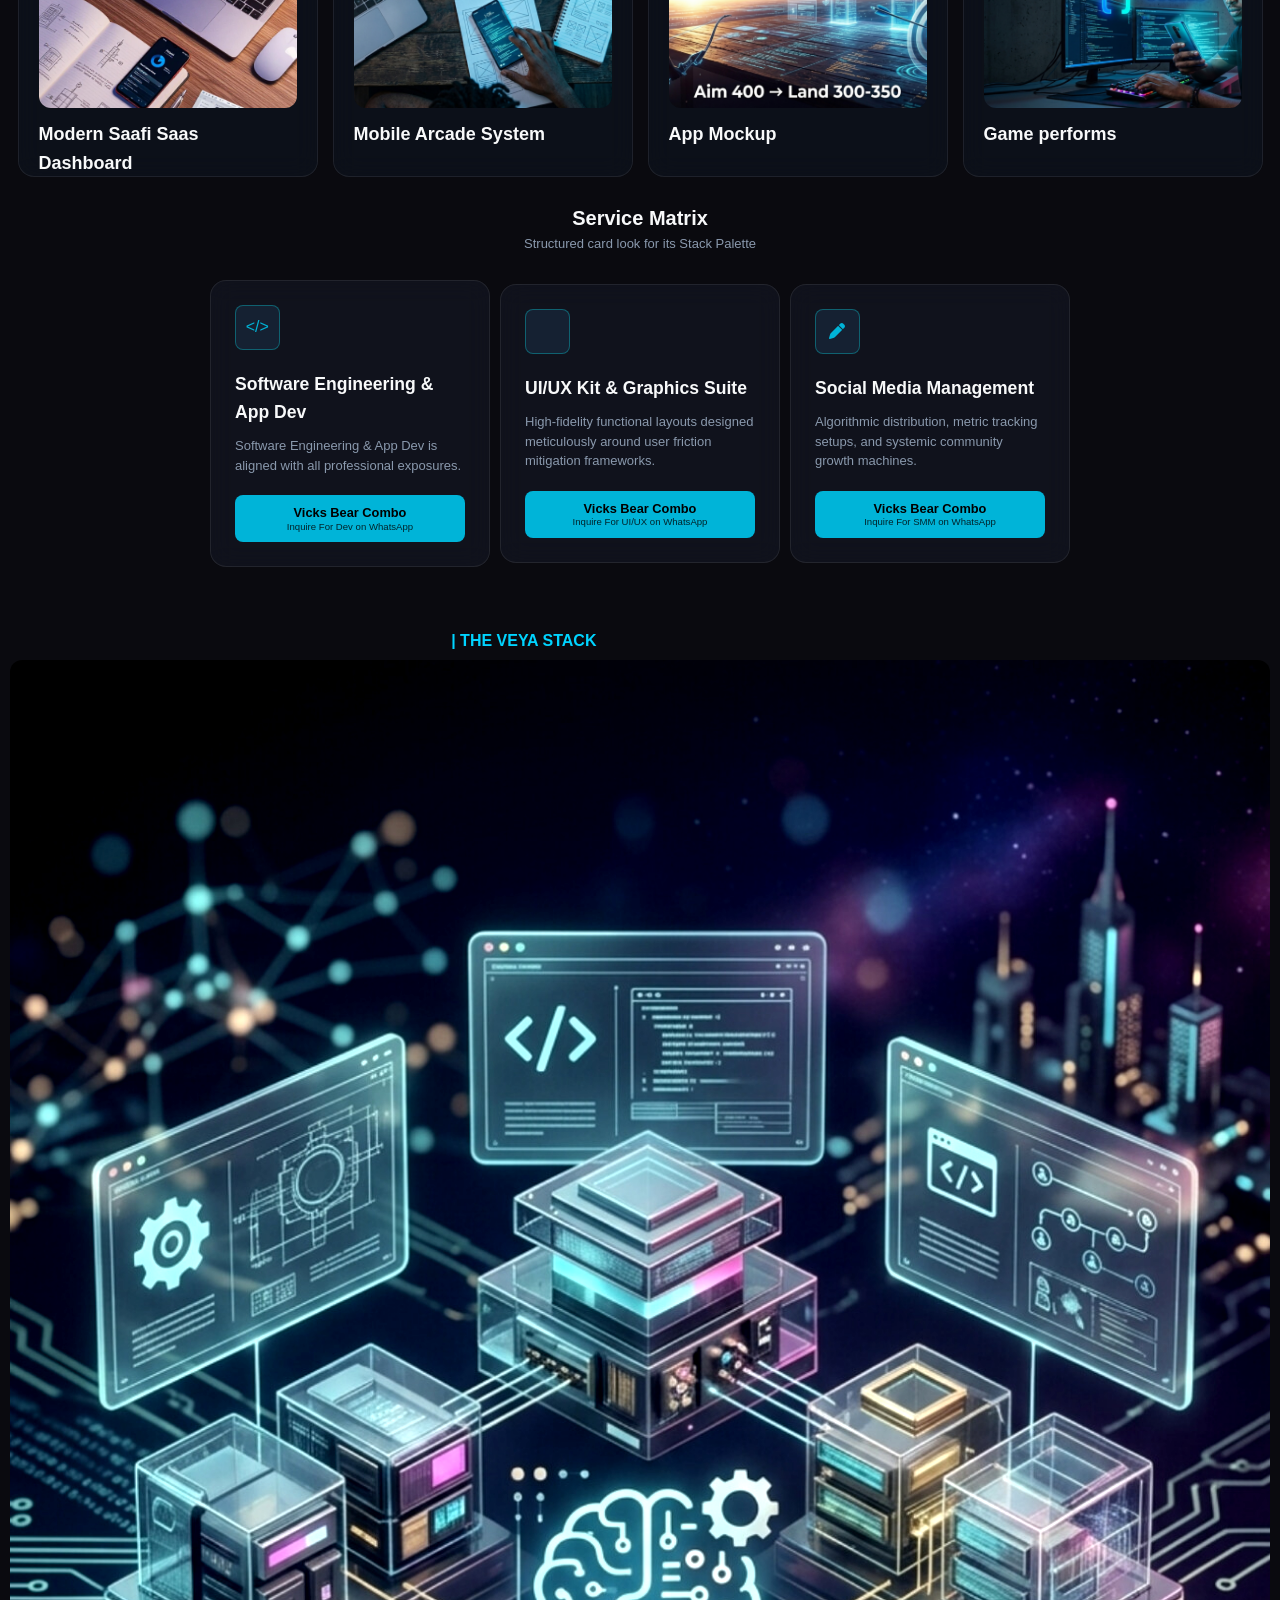
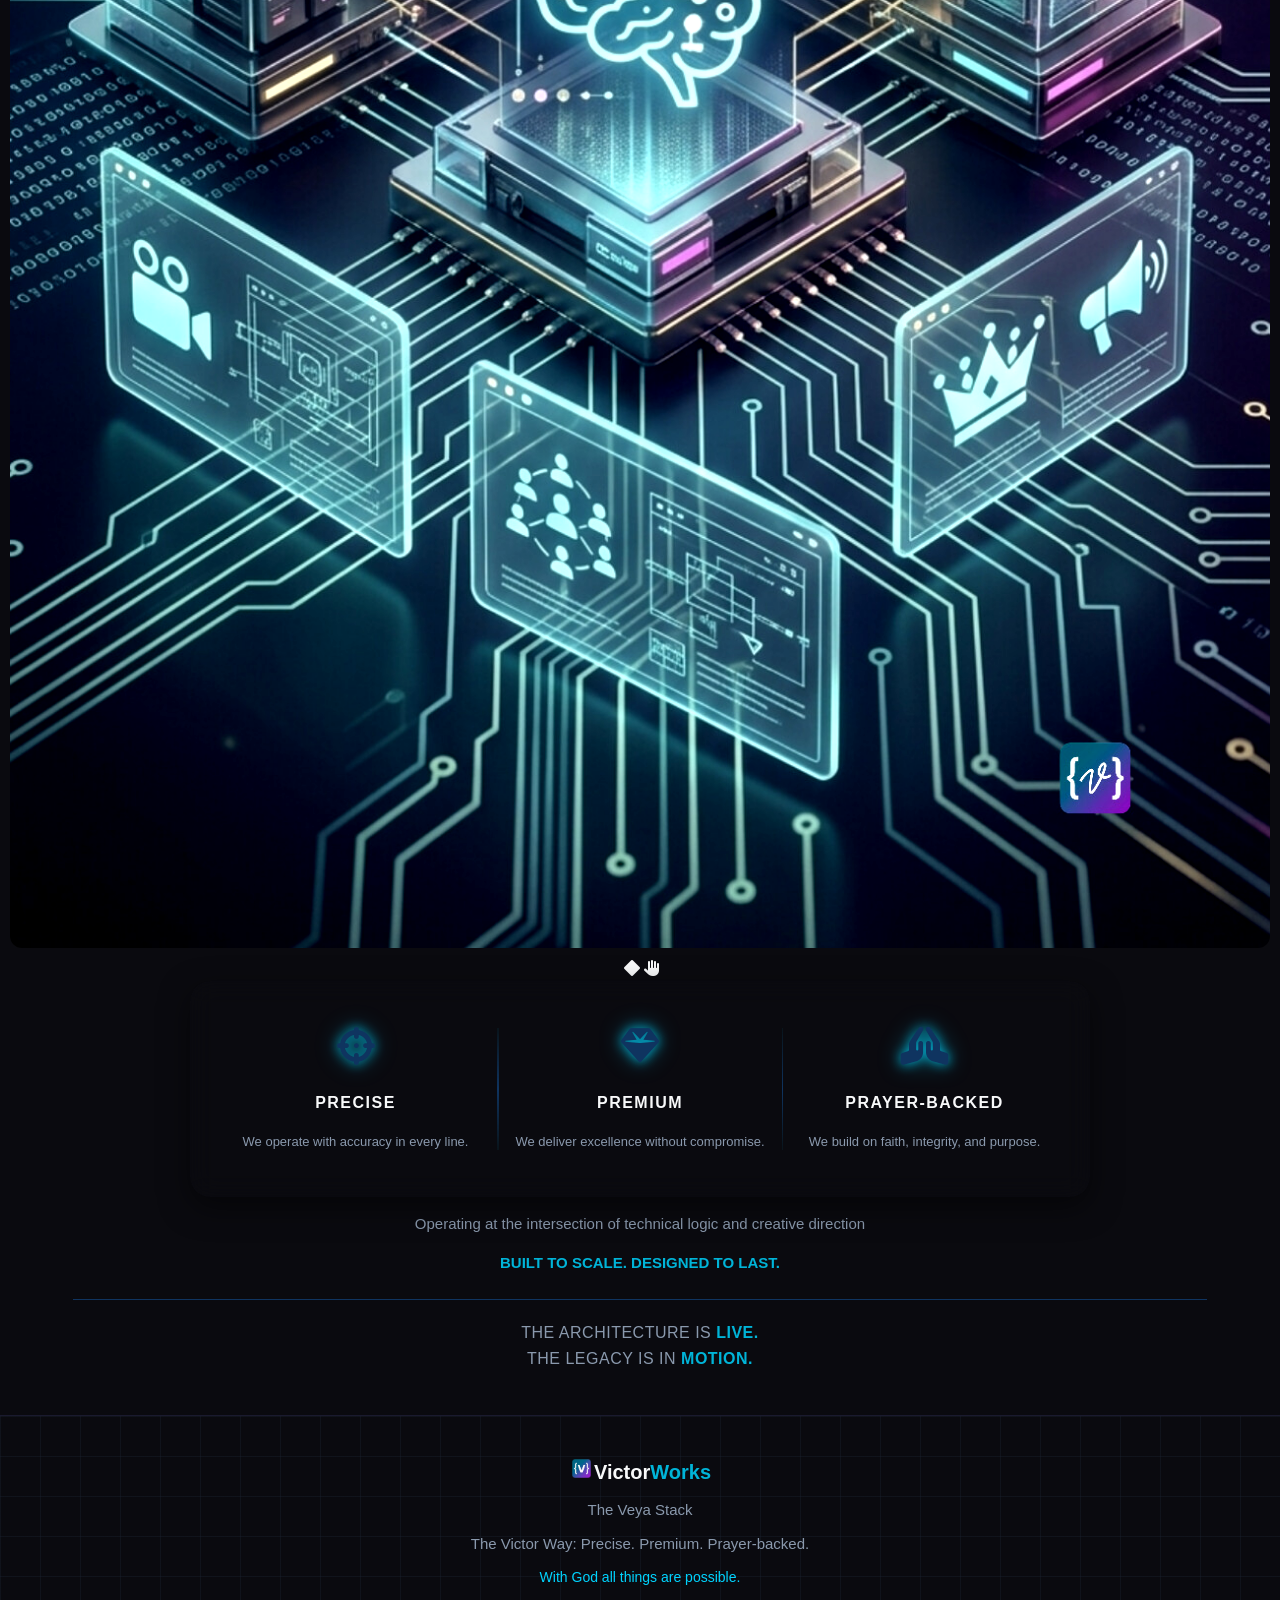
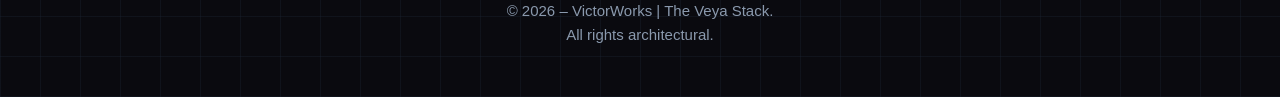
==== commit e8e5282c: "VW_Ppp + Mechanics Update" ====
--- a/index.html
+++ b/index.html
@@ -35,7 +35,7 @@
     <ul>
       <!--- Nav Opens 👐 --->
       <li>
-        <a href="index.html" class="reload" onclick="refreshPage()"><span class="works">Victor</span>Works</a></li>
+        <a href="index.html" class="reload"><span class="works">Victor</span>Works</a></li>
       <li class="hidesidebar"><a href="index.html">Home</a></li>
       <li class="hidesidebar"><a href="skills.html">Skills</a></li>
       <li class="hidesidebar"><a href="about.html">About</a></li>
@@ -69,7 +69,7 @@
   </div>
   <div class="avatar">
     <a href="#" class="aang toph">Download Resume</a>
-    <a href="https://wa.me/2348135834000" class="aang kitara" target="_blank">Secure Consultation</a>
+    <a href="https://wa.me/2348135834000?text=Hello, Victor. I need The Veya Stack Consultation" class="aang kitara" target="_blank">Secure Consultation</a>
   </div>
 </header>
 </section>
@@ -118,7 +118,7 @@
             <li>Strategic Copies</li>
           </ul>
       </div>
-      <a href="https://wa.me/2348135834000" class="french" target="_blank">Secure Consultation</a>
+      <a href="https://wa.me/2348135834000?text=Hello, Victor. I need The Veya Stack Consultation" class="french" target="_blank">Secure Consultation</a>
     </div>
     </div>
   </div>
@@ -187,13 +187,20 @@
       </div>
     </div>
     </div>
+    
     <div class="sm-paw">
+      <div class="profile-info">
+      <div class="img-div">
       <img src="assets/images/victor.png" alt="Victor" class="paw-logo">
+      </div>
+      
       <div class="paw-arg">
       <p class="paw-head">Victor Chukwuebuka </p>
       <p class="paw-paragraph">System Architect & Digital Developer</p>
       </div>
-      <a href="https://wa.me/2348135834000" class="paw-link" target="_blank">Secure Consultation</a>
+      </div>
+      
+      <a href="https://wa.me/2348135834000?text=Hello, Victor. I need The Veya Stack Consultation" class="paw-link" target="_blank">Secure Consultation</a>
     </div>
     
     
@@ -312,23 +319,38 @@
        <span><i class="fa-solid fa-diamond"></i></span>
        <span><i class="fa-solid fa-hand"></i></span>
      </div>
+     
      <div class="ppp-belief">
        <div class="row">
-         <i class="fa-solid fa-target-aim"></i>
+         <div class="pillar-fa">
+         <i class="fa-solid fa-crosshairs"></i>
+         </div>
          <h3>PRECISE</h3>
          <p>We operate with accuracy in every line.</p>
-       </div>
+     </div>
+       
+   <div class="pillar-divider"></div>
+   
        <div class="row">
-         <i class="fa-solid fa-diamond"></i>
+         <div class="pillar-fa">
+         <i class="fa-solid fa-gem"></i>
+         </div>
          <h3>PREMIUM</h3>
          <p>We deliver excellence without compromise.</p>
        </div>
-       <div>
-         <i class="fa-solid fa-hand-pray"></i>
+       
+  <div class="pillar-divider"></div>
+          
+       <div class="row">
+         <div class="pillar-fa">
+         <i class="fa-solid fa-hands-praying"></i>
+         </div>
          <h3>PRAYER-BACKED</h3>
          <p>We build on faith, integrity, and purpose.</p>
        </div>
-     </div>
+  
+     </div>
+     
      <div class="ppp-tag">
        <p>Operating at the intersection of technical logic and creative direction</p>
        <span>Built to Scale. Designed to Last.</span>
--- a/style.css
+++ b/style.css
@@ -482,7 +482,7 @@
 }
 .f-bottom.way{
      font-size: 14px;
-    color: var(--cyan);
+    color: var(--soft-teal);
     font-weight: 400;
 }
 .vw{
@@ -493,7 +493,7 @@
     flex-direction: column;
     justify-content: flex-start;
     align-items: flex-start;
-    padding: 15px;
+    padding: 20px 10px;
     padding-top: 40px;
 }
 .sm-label{
@@ -600,12 +600,33 @@
     line-height: 1.5;
 }
 .sm-paw{
-    align-items: center;
-    border-top: 1px solid var(--faint);
-    display: flex;
-    flex-wrap: nowrap;
-    justify-content: space-between;
-    gap: auto;
+    display: flex;
+  flex-direction: column; /* Stacked vertically on mobile */
+  align-items: flex-start;
+  gap: 16px;
+  width: 100%;
+  max-width: 1200px;
+  margin: 0 auto;
+  padding: 16px 20px;
+  background: rgba(15, 26, 42, 0.6); /* Glassmorphism background */
+  border: 0.5px solid rgba(0, 212, 255, 0.15);
+  border-radius: 16px;
+  backdrop-filter: blur(12px);
+  -webkit-backdrop-filter: blur(12px);
+}
+.profile-info{
+    display: flex;
+  align-items: center;
+  gap: 14px;
+}
+.img-div{
+    width: 52px;
+  height: 52px;
+  border-radius: 50%;
+  background: linear-gradient(135deg, #00D4FF, #7B2FFF);
+  padding: 2px; /* Creates the outer glowing border line */
+  flex-shrink: 0;
+  box-shadow: 0 0 12px rgba(0, 212, 255, 0.3);
 }
 .sm-icons{
     color: var(--soft-teal);
@@ -613,53 +634,55 @@
     text-shadow: 0 0 10px rgba(0, 240, 255, 0.5);
 }
 .paw-logo{
-      width: 50px;
-  height: 50px;
-  flex-shrink: 0;
+      width: 100%;
+  height: 100%;
   border-radius: 50%;
   object-fit: cover;
-    border: 1px solid transparent;
-    background-image: linear-gradient(#222, #222), linear-gradient(250deg, #00f0ff);
-            background-origin: border-box;
-            background-clip: padding-box, border-box;
-    background-color: var(--black);
+  background-color: #111;
+  display: block;
 }
 .paw-head{
     font-size: 18px;
-    font-weight: 600;
-    white-space: nowrap;
+  font-weight: 700;
+  color: #ffffff;
+  line-height: 1.2;
 }
 .paw-paragraph{
-    font-size: 10px;
-    color: var(--soft-teal);
+    font-size: 13px;
+  color: #8e9aa8;
+  font-weight: 400;
+  margin-top: 2px;
 }
 .paw-link{
-    background: linear-gradient(45deg, var(--soft-teal), var(--purple));
-  color: var(--white);
+    width: 100%; /* Spans full width on mobile viewports */
+  display: inline-flex;
+  align-items: center;
+  justify-content: center;
+  gap: 8px;
+  padding: 14px 28px;
+  border-radius: 50px;
+  background: linear-gradient(135deg, #00D4FF 0%, #7B2FFF 100%);
+  color: #ffffff;
   text-decoration: none;
-  padding: 12px 28px;
-  border-radius: 25px;
-  font-size: 14px;
+  font-size: 15px;
   font-weight: 600;
-  transition: background 0.3s ease;
+  box-shadow: 0 4px 20px rgba(123, 47, 255, 0.35);
+  transition: all 0.3s cubic-bezier(0.16, 1, 0.3, 1);
+  cursor: pointer;
 }
 .paw-link:hover{
-    box-shadow: 0 0 15px rgba(0, 242, 254, 0.3);
-        transform: translateY(-2px);
-         cursor: pointer;
+    transform: translateY(-2px);
+  box-shadow: 0 6px 25px rgba(0, 212, 255, 0.5);
+  filter: brightness(1.08);
 }
 .paw-arg{
     display: flex;
-    flex-direction: column;flex-wrap: nowrap;
-  align-items: center;
-  gap: 2px;
-  justify-content: flex-start;
+  flex-direction: column;
 }
 .sm-images{
     width: 100%;
     height: auto;
-    padding: 15px;
-    padding-top: 50px;
+    padding: 15px 20px;
     align-items: center;
     justify-content: center;
     border: 1px solid white;
@@ -786,6 +809,7 @@
     flex-direction: column;
     align-items: center;
     justify-content: center;
+    padding: 20px 10px;
     padding-top: 60px;
 }
 .stack-tm p{
@@ -794,9 +818,10 @@
     font-weight: 600;
     line-height: 1.1rem;
     letter-spacing: 5;
+    margin-left: -80%;
     text-transform: uppercase;
-    margin-left: -80%;
     margin-top: 5px;
+    margin-bottom: 10px;
 }
 
 .ppp-img{
@@ -810,7 +835,6 @@
     width: 100%;
     align-items: center;
     justify-content: center;
-    padding: 12px;
     transform: scale(1);
   transform-origin: center;
 }
@@ -853,26 +877,58 @@
     font-weight: 550;
 }
 .ppp-belief{
-    align-items: center;
-    display: flex;
-    text-align: center;
-    padding-top: 15px;
+    display: grid;
+  /* Strictly 3 equal columns on all screens */
+  grid-template-columns: 1fr auto 1fr auto 1fr;
+  align-items: center;
+  width: 100%;
+  max-width: 900px;
+  margin: 0 auto;
+  padding: 24px 12px;
+  border-radius: 15px;
+  backdrop-filter: blur(12px);
+  -webkit-backdrop-filter: blur(12px);
+  box-shadow: 0 10px 30px rgba(0, 0, 0, 0.5);
 }
 .ppp-belief p{
     color: var(--glass-text);
     line-height: 1.3rem;
     margin: 10px;
     font-weight: 500;
-    font-size: 15px;
+    font-size: 12px;
 }
 .ppp-belief .row{
-    border-right: 0.5px solid var(--royal);
-    box-shadow: 12px rgba(0, 200, 250, 0.5);
+  display: flex;
+  flex-direction: column;
+  align-items: center;
+  text-align: center;
+  padding: 0 6px;
 }
 .ppp-belief h3{
     font-weight: 600;
-    line-height: 1.2;
-}
+    line-height: 1.1;
+}
+.pillar-fa{
+    font-size: 30px;
+  color: var(--royal);
+  margin-bottom: 12px;
+  /* Neon glow effect matching Veya aesthetic */
+  text-shadow: 0 0 12px rgba(0, 212, 255, 0.8),
+               0 0 24px rgba(0, 212, 255, 0.4);
+}
+
+.pillar-divider {
+  width: 1.5px;
+  height: 85%;
+  background: linear-gradient(
+    180deg, 
+    rgba(0, 212, 255, 0.05) 0%, 
+    var(--royal),
+    rgba(0, 212, 255, 0.05) 100%
+    
+  );
+}
+
 .spe{
     padding-top: 15px;
     display: flex;
@@ -1019,6 +1075,48 @@
         position: fixed;
         cursor: pointer;
     }
+    .sm-paw{
+        flex-direction: row; /* Converts into a single horizontal row */
+    justify-content: space-between; /* Keeps profile on left, button on right */
+    align-items: center;
+    padding: 20px 32px;
+    border-radius: 20px;
+    }
+    .img-div{
+        width: 64px;
+    height: 64px;
+    }
+    .paw-head{
+        font-size: 22px;
+    }
+    .paw-paragraph{
+        font-size: 15px;
+    }
+    .paw-link{
+        width: auto; /* Button shrinks to fit its text on desktop */
+    padding: 16px 36px;
+    font-size: 16px;
+    }
+    .ppp-belief{
+        padding: 36px 24px;
+        border-radius: 20px;
+    }
+    .ppp-belief h3{
+        font-size: 16px;
+    letter-spacing: 1.5px;
+    margin-bottom: 10px;
+    }
+    .ppp-belief p{
+        font-size: 13px;
+    line-height: 1.5;
+    }
+    .pillar-fa{
+        font-size: 38px;
+    margin-bottom: 16px;
+    }
+    .row{
+        padding: 0 16px;
+    }
 .arrow{
     position: fixed;
     cursor: pointer;
@@ -1041,23 +1139,5 @@
         position: fixed;
         cursor: pointer;
     }
-    .sm-paw{
-        display: flex;
-    }
-    .paw-logo{
-        width: 40px;
-        height: 40px;
-    }
-    .paw-head{
-        padding-top: 5px;
-        font-size: 15px;
-        margin-left: -30px;
-    }
-    .paw-paragraph{
-        margin-left: -10px;
-    }
-    .paw-link{
-        font-size: 10px;
-        
-    }
+
 }
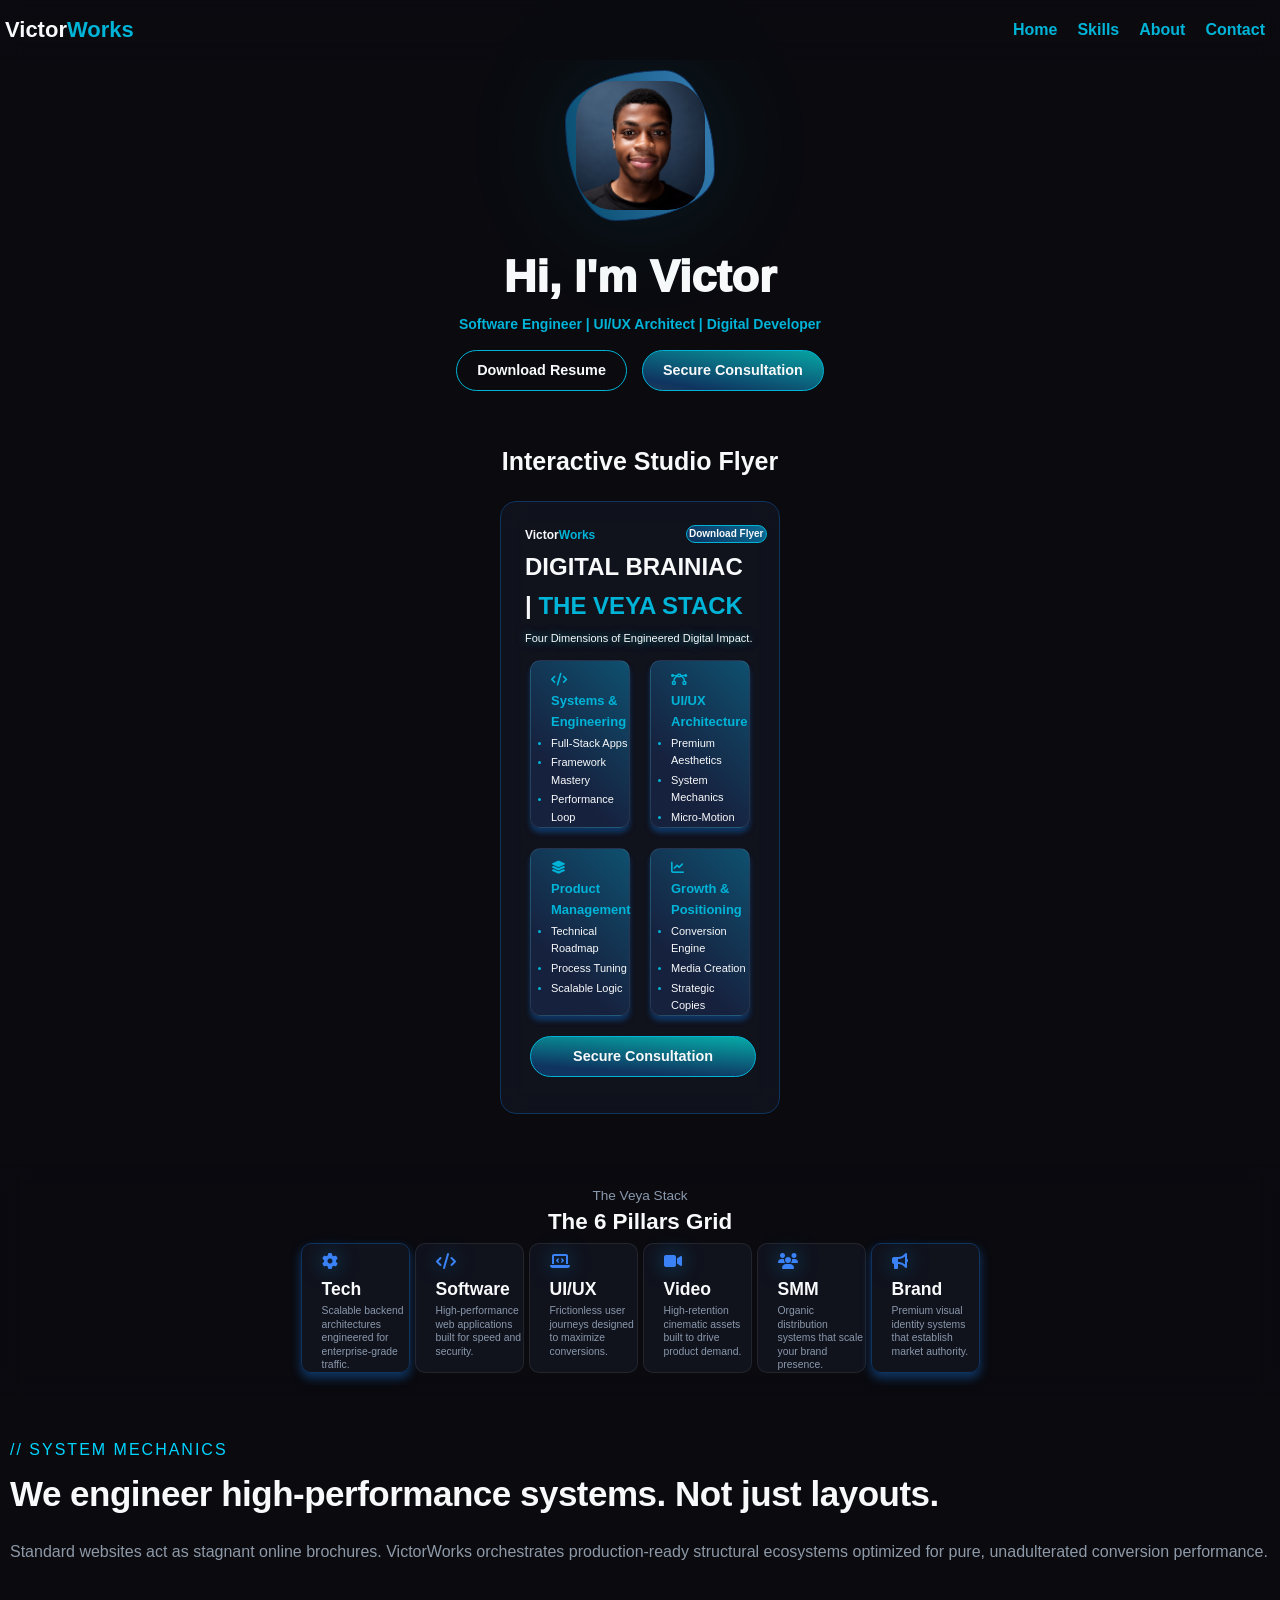
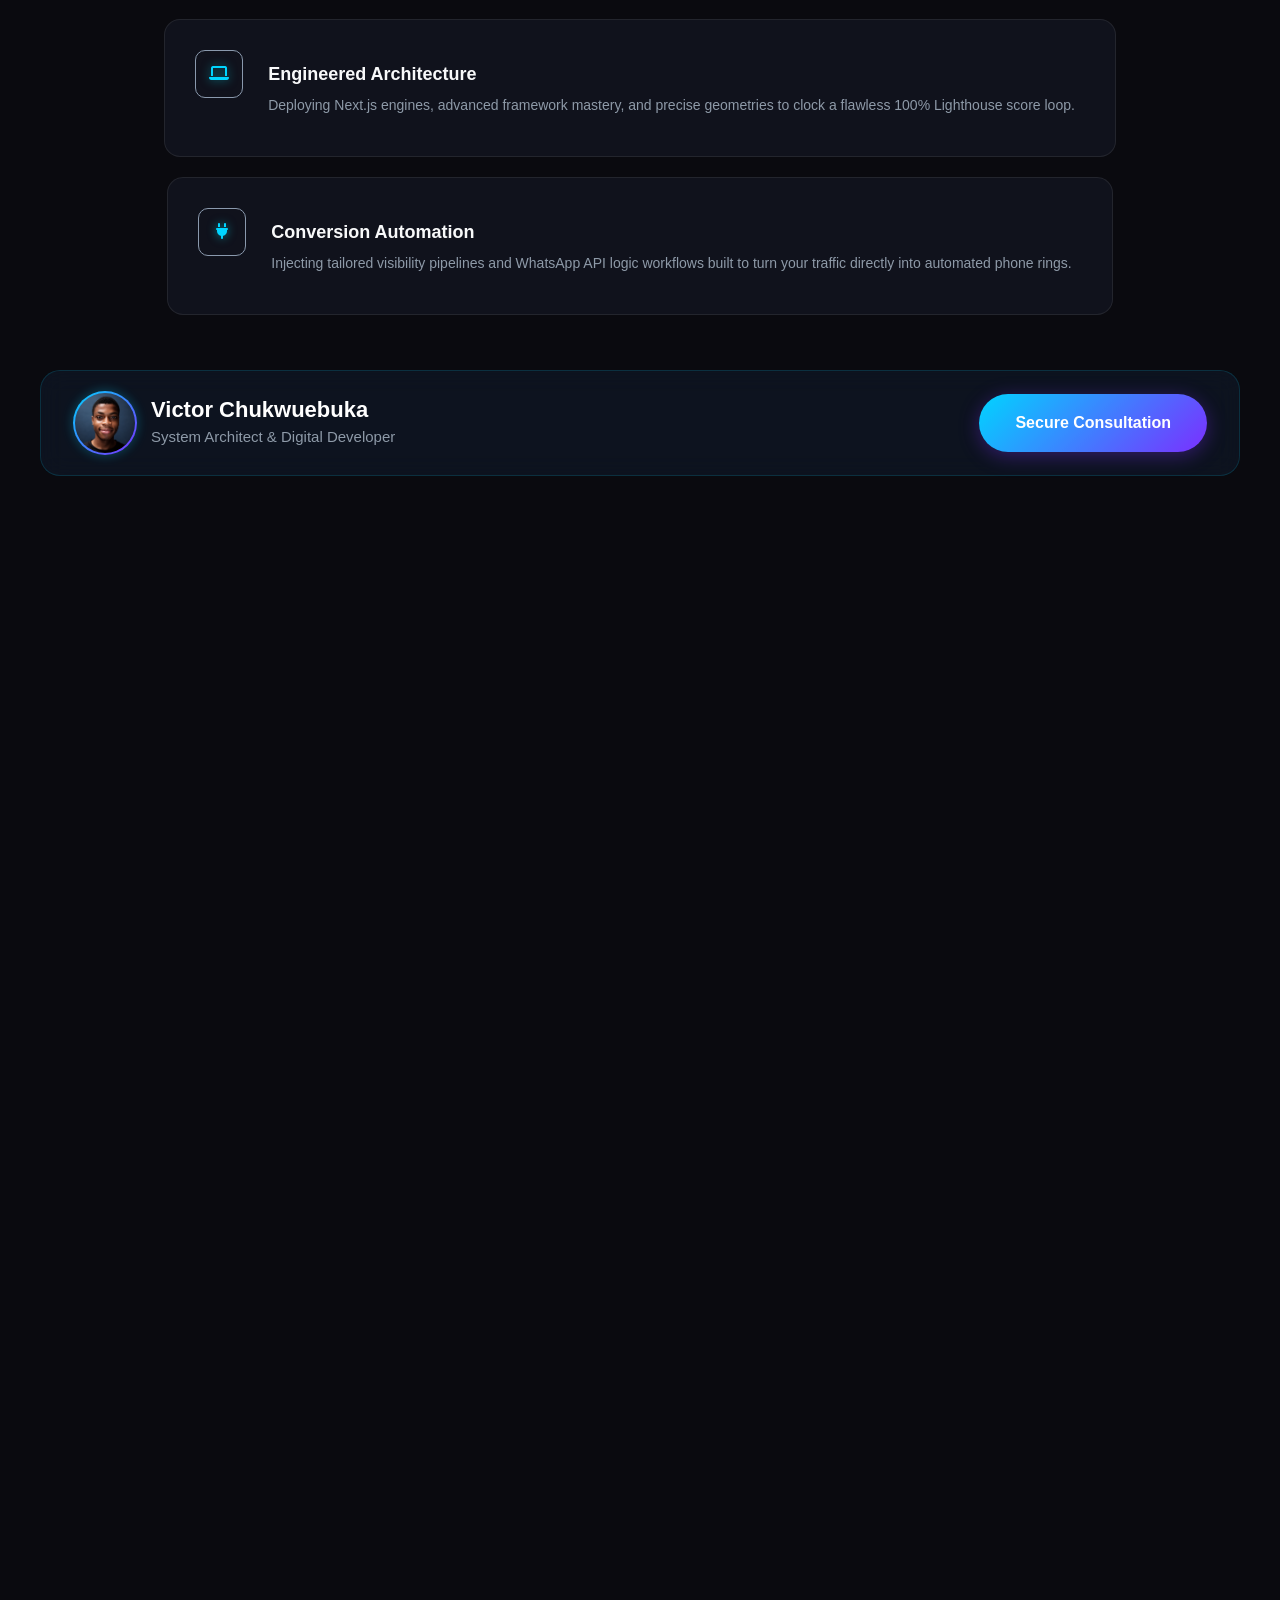
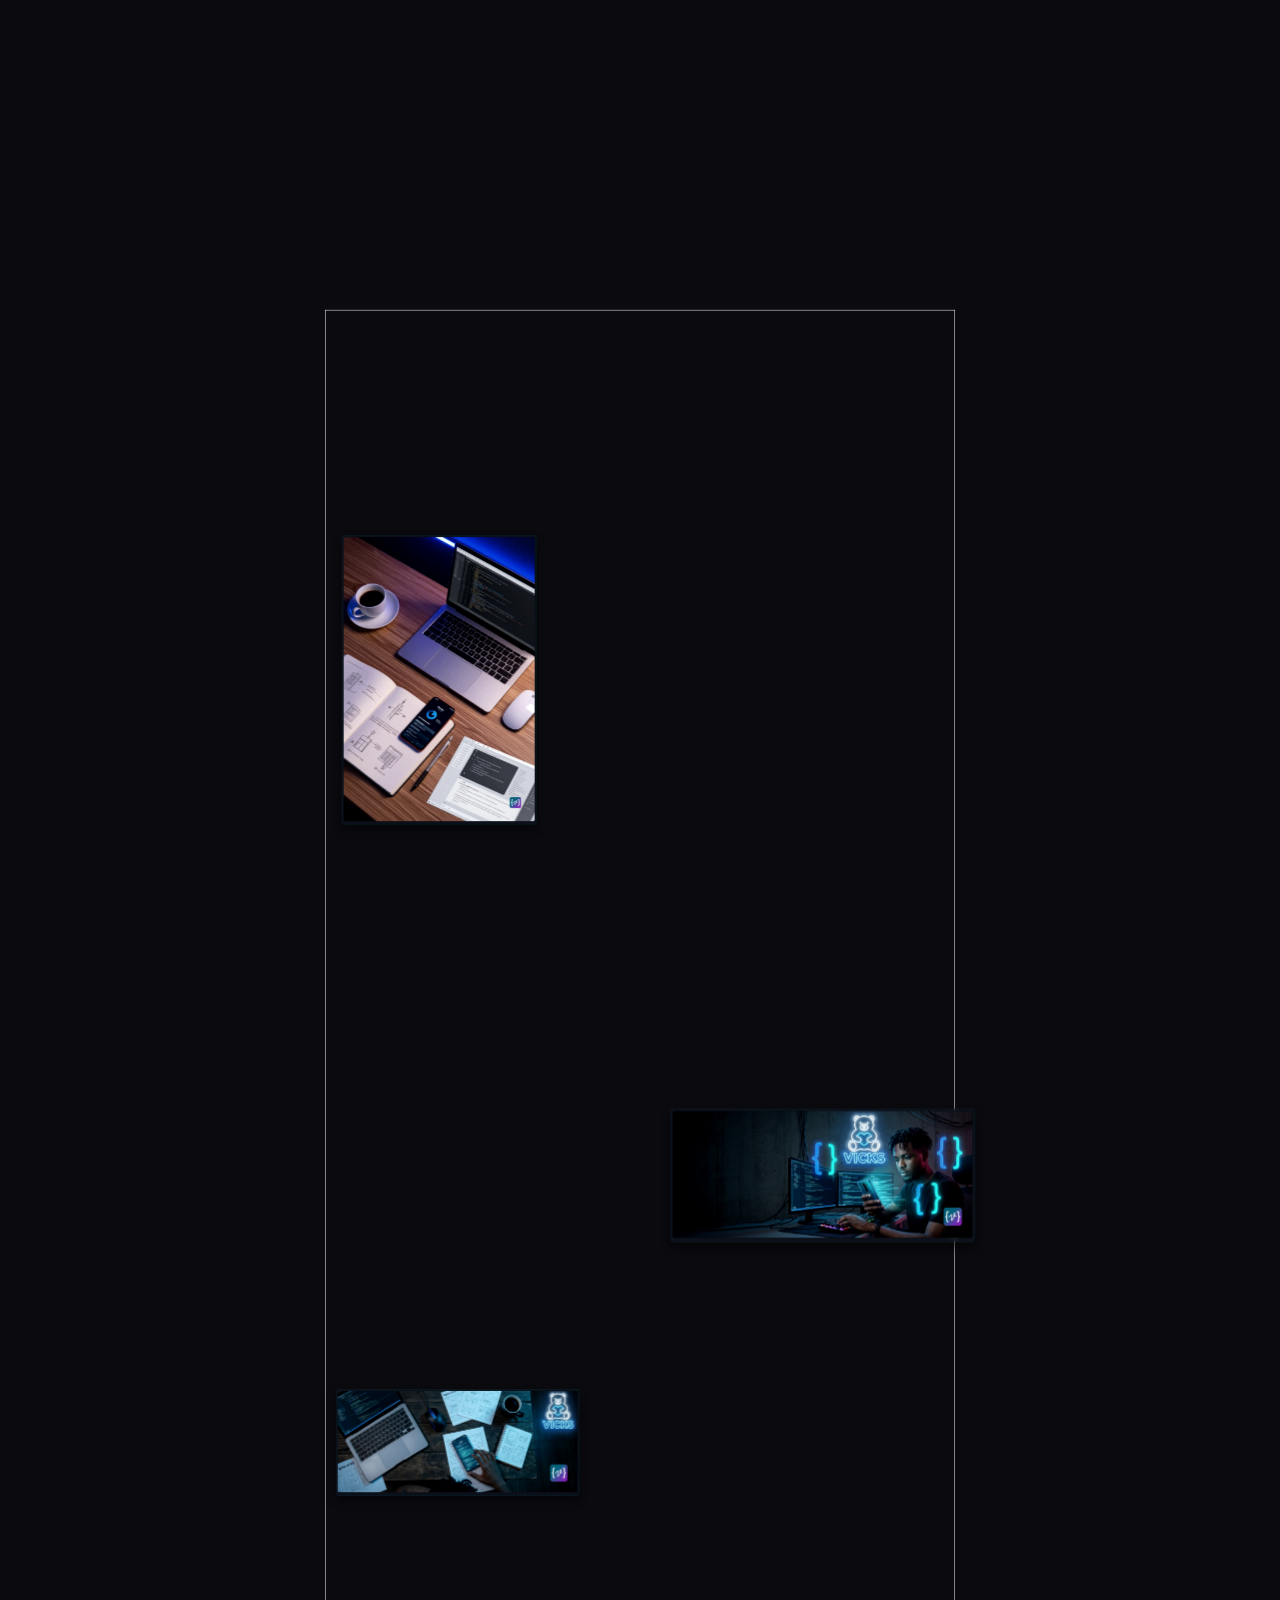
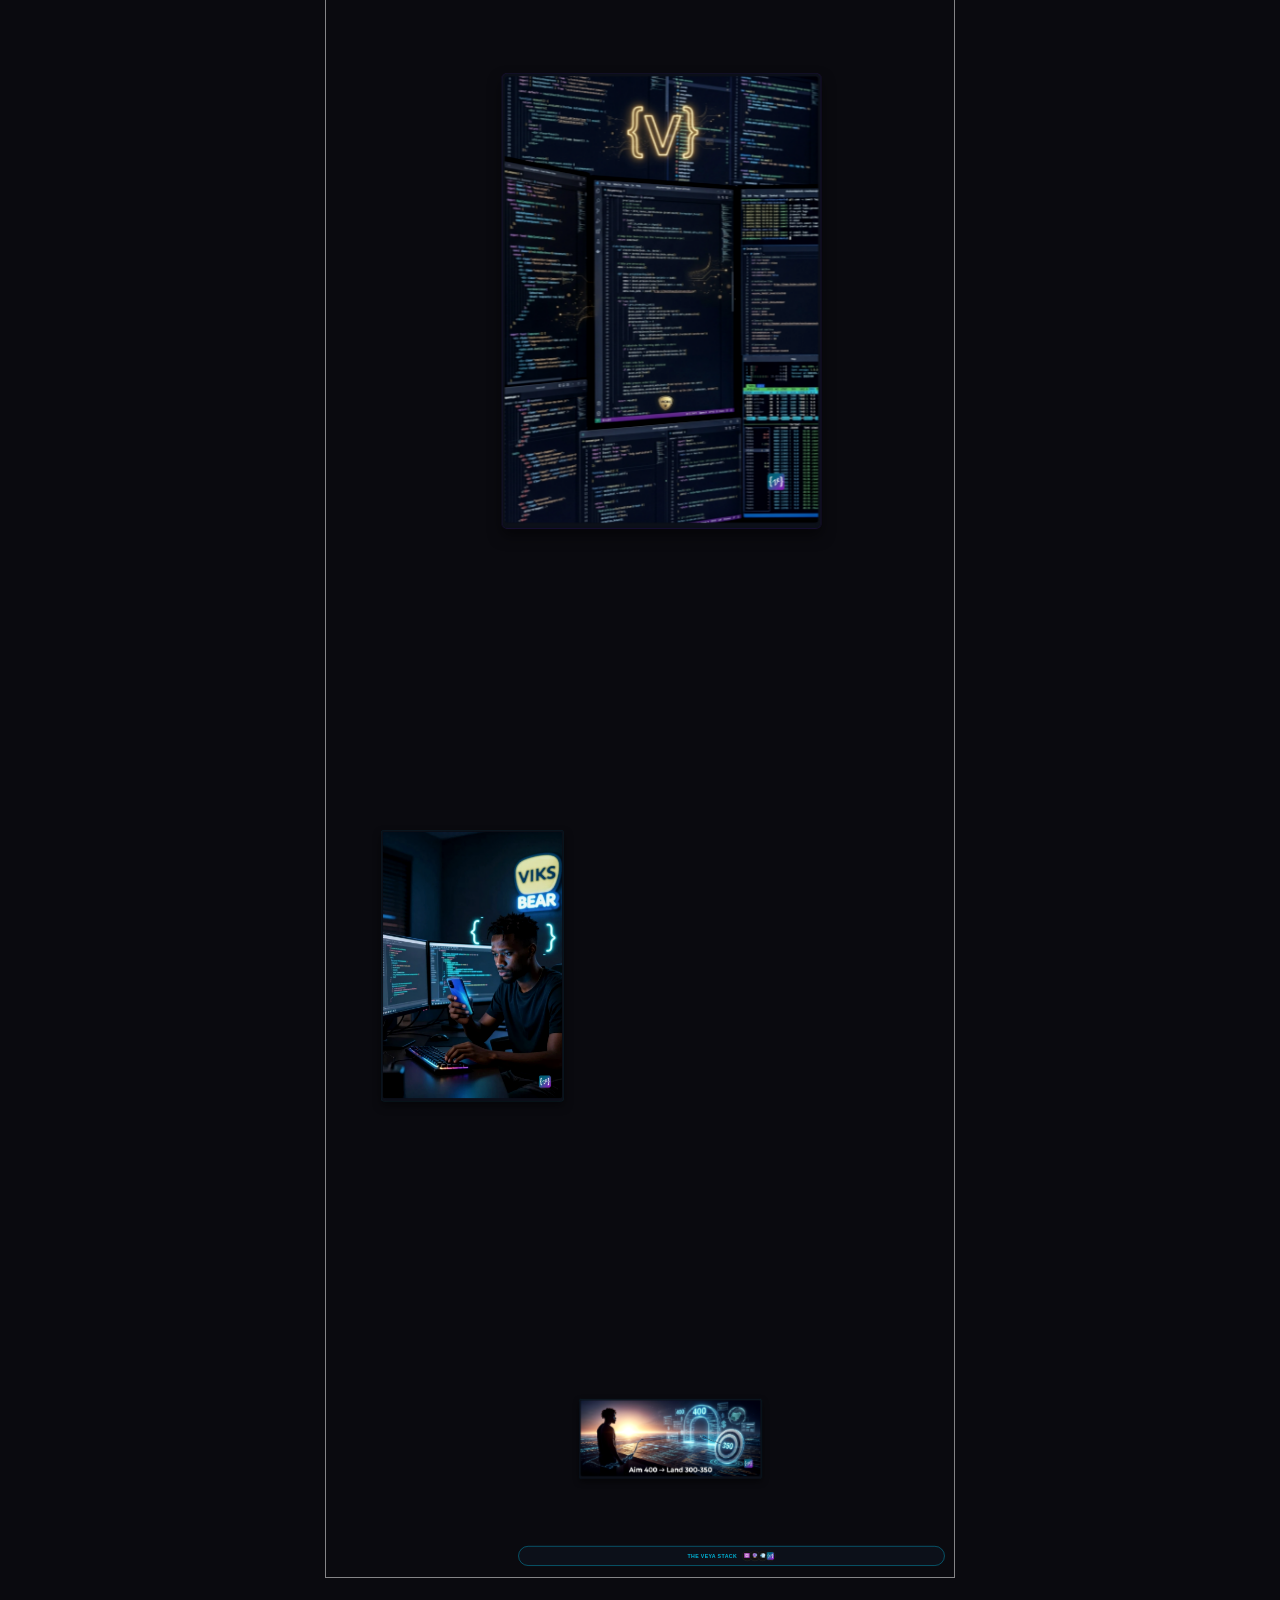
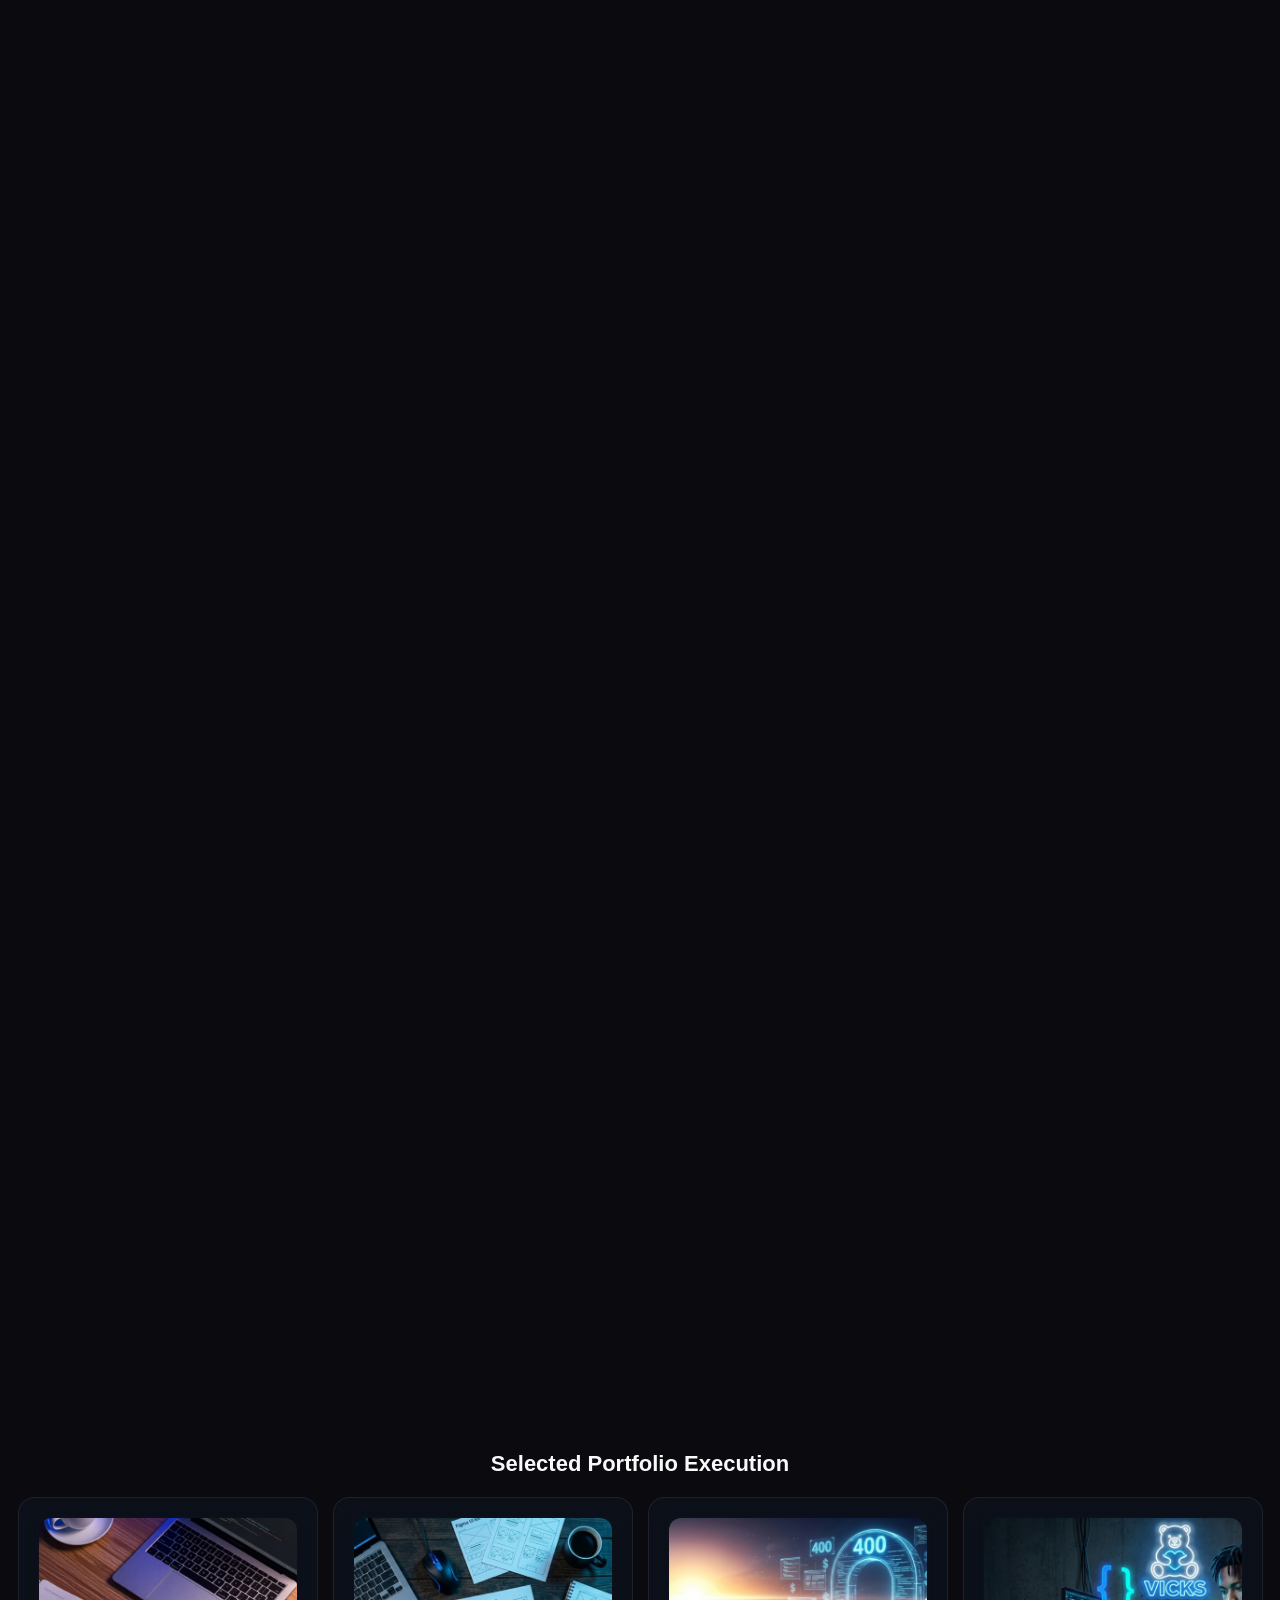
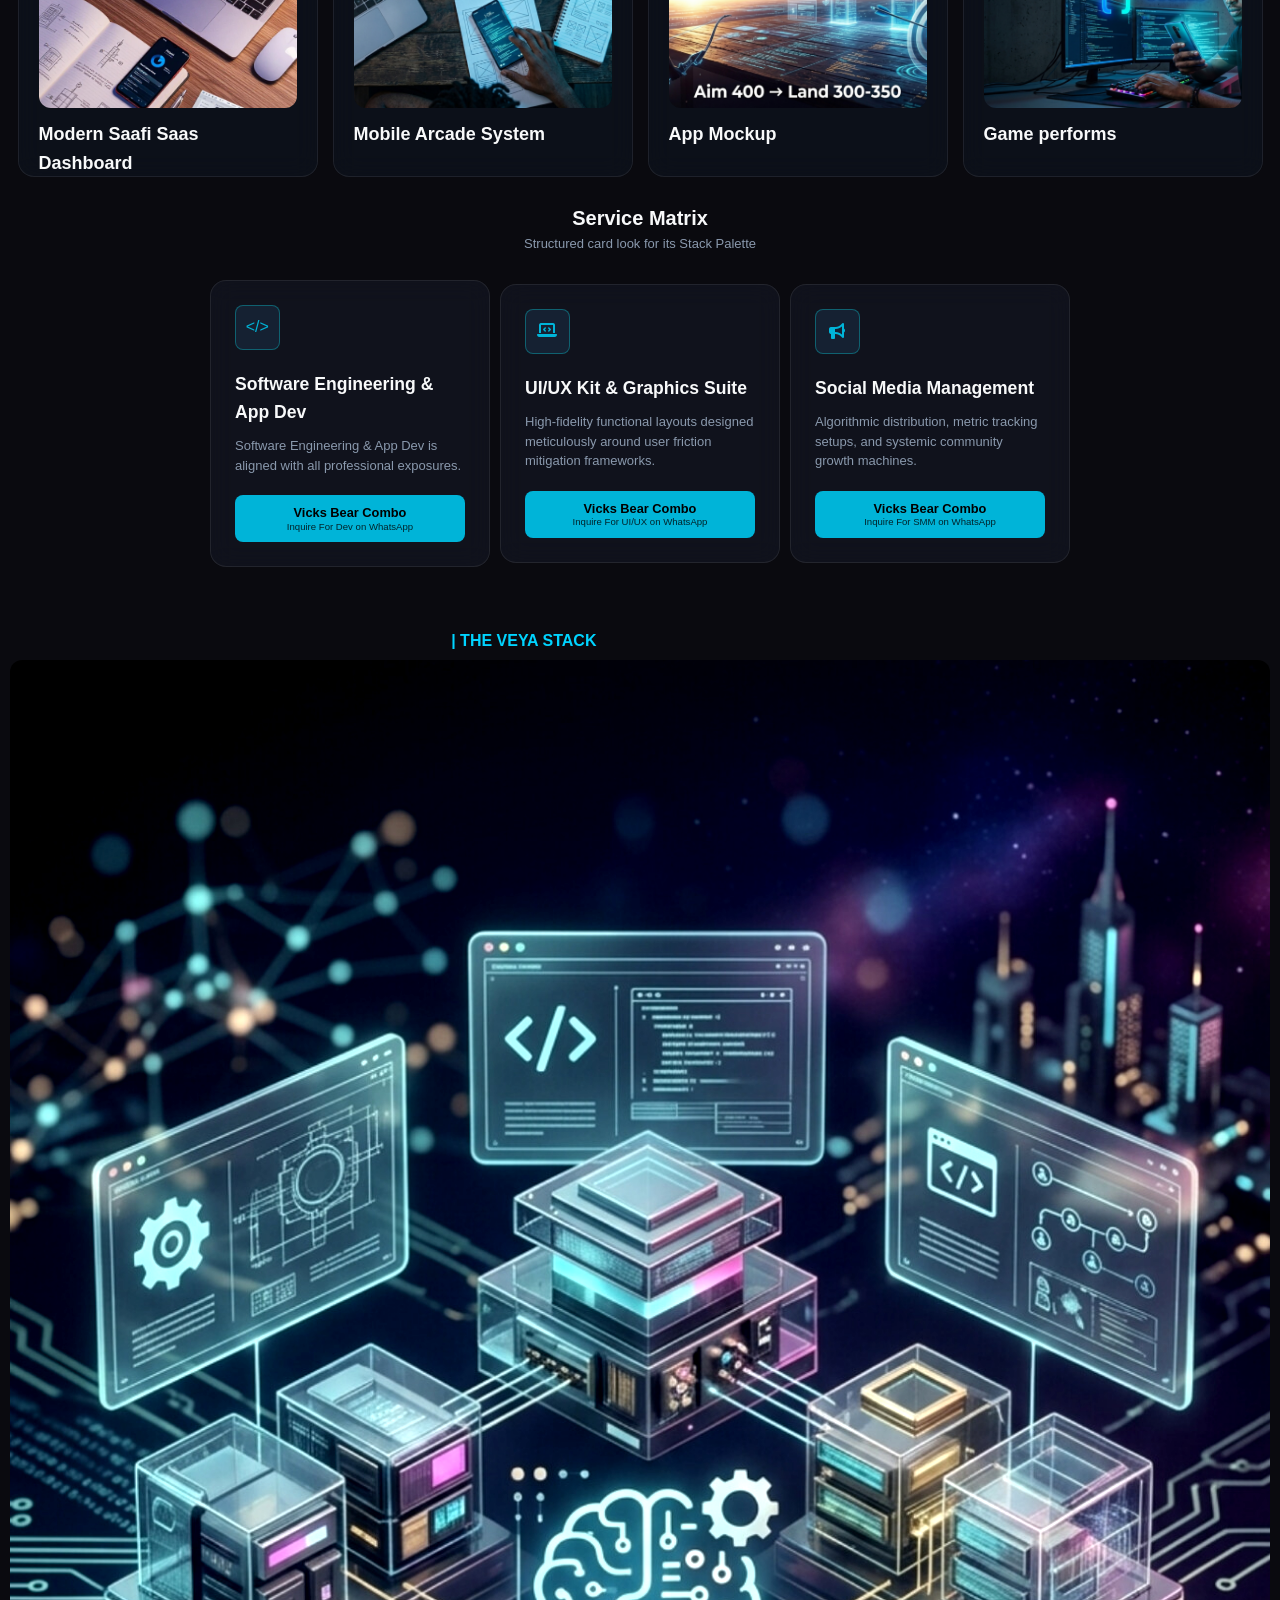
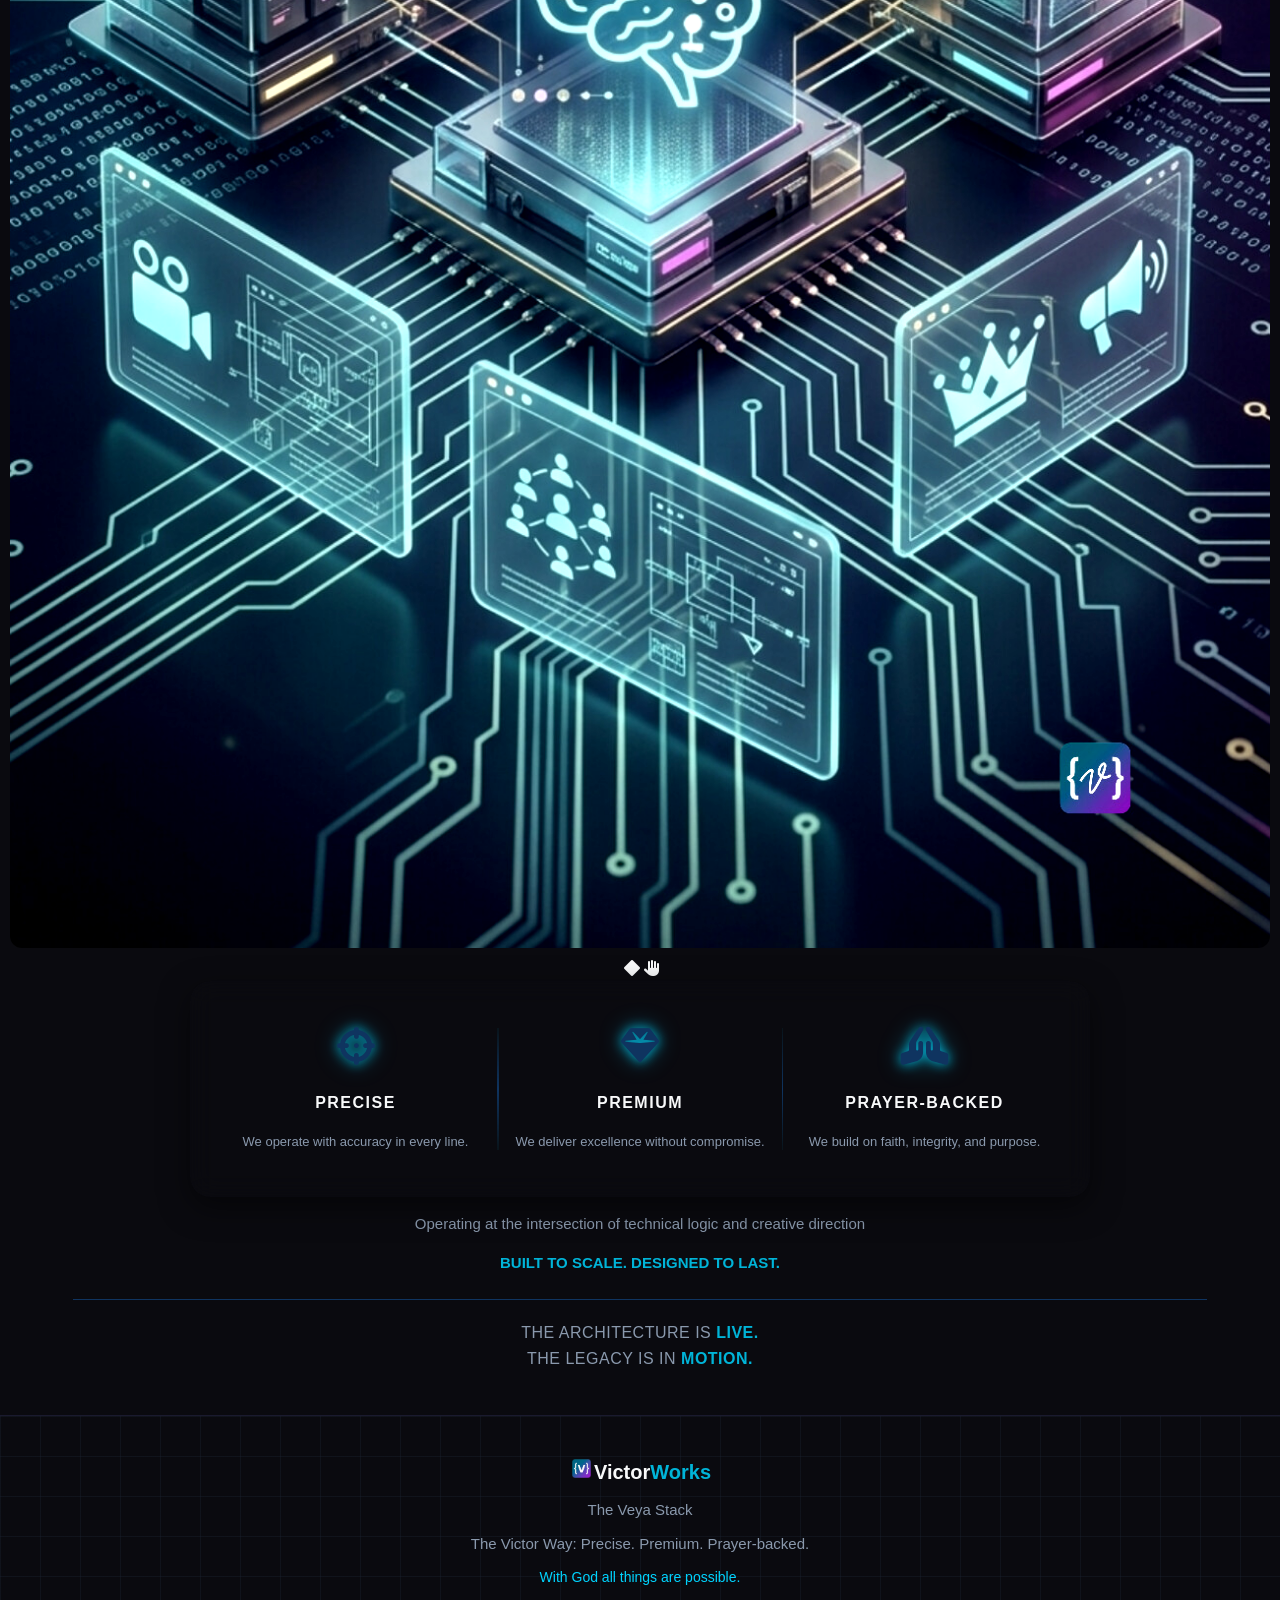
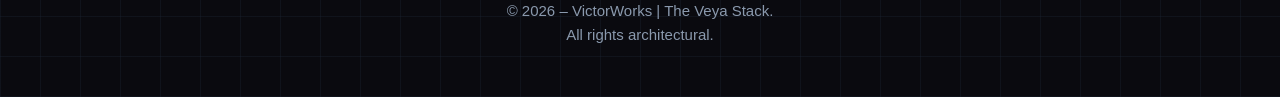
==== commit 855c54df: "VW_ICon Update" ====
--- a/index.html
+++ b/index.html
@@ -281,7 +281,7 @@
        <div class="sm-begins">
        <div class="matrix-card">
         <div class="icon-box">
-        <span class="icon-placeholder"><i class="fa-solid fa-design"></i></span>
+        <span class="icon-placeholder"><i class="fa-solid fa-laptop-code"></i></span>
          </div>
        <h3>UI/UX Kit & Graphics Suite</h3>
       <p>High-fidelity functional layouts designed meticulously around user friction mitigation frameworks.</p>
@@ -291,7 +291,7 @@
        <div class="sm-begins">
        <div class="matrix-card">
         <div class="icon-box">
-        <span class="icon-placeholder"><i class="fa-solid fa-pen"></i></span>
+        <span class="icon-placeholder"><i class="fa-solid fa-bullhorn"></i></span>
           </div>
        <h3>Social Media Management</h3>
       <p>Algorithmic distribution, metric tracking setups, and systemic community growth machines.</p>
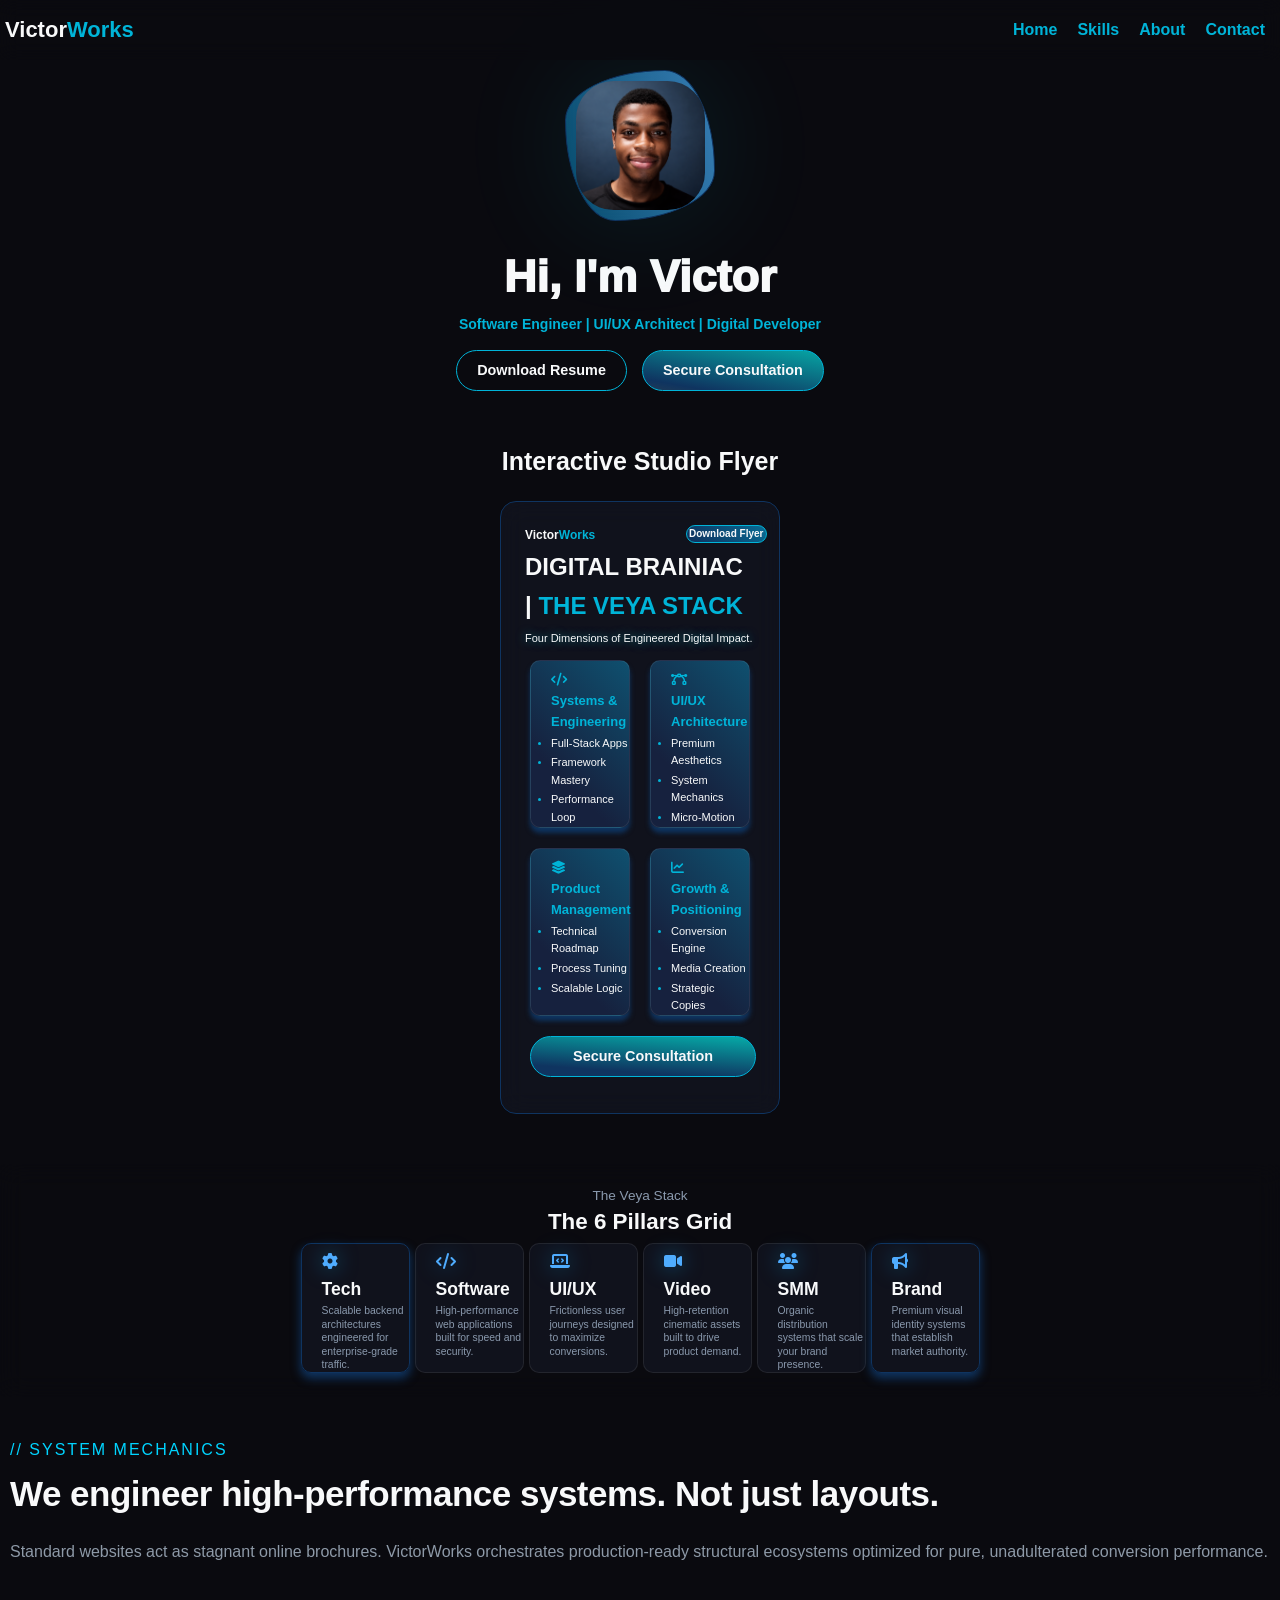
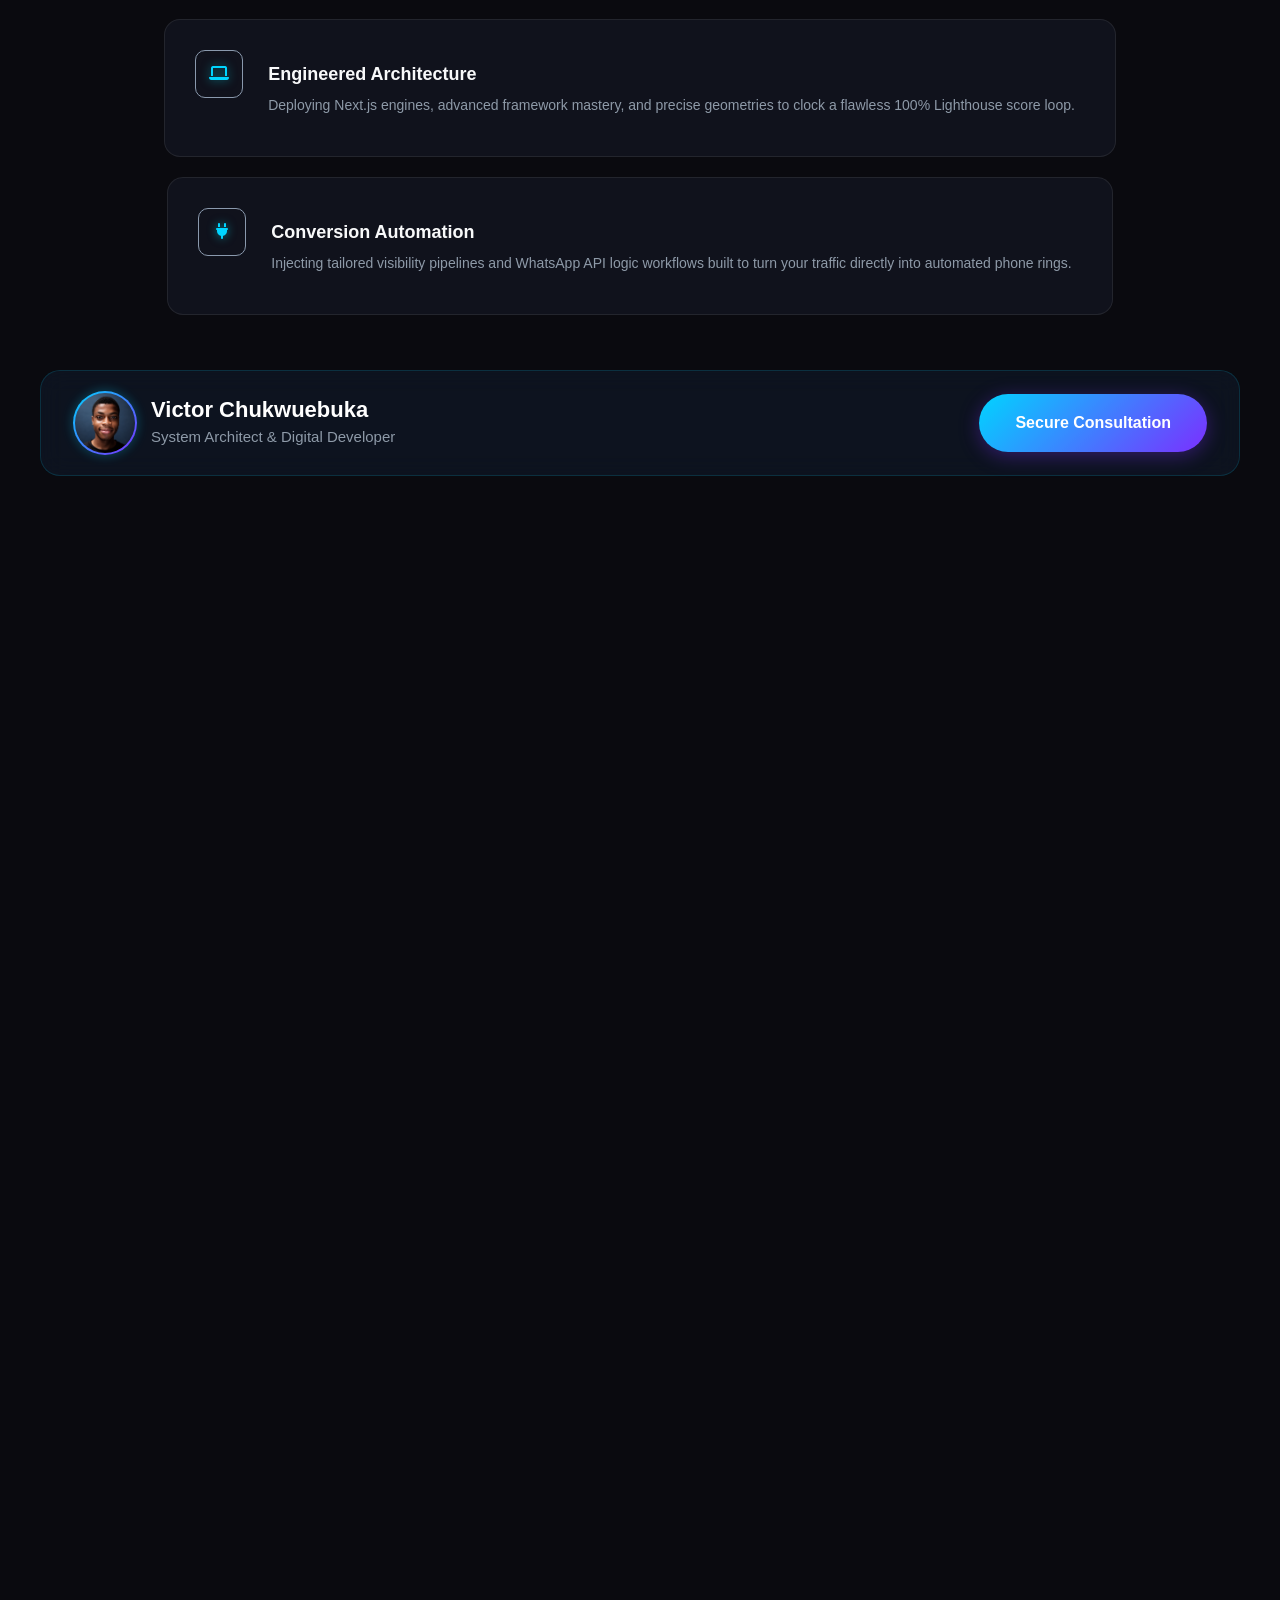
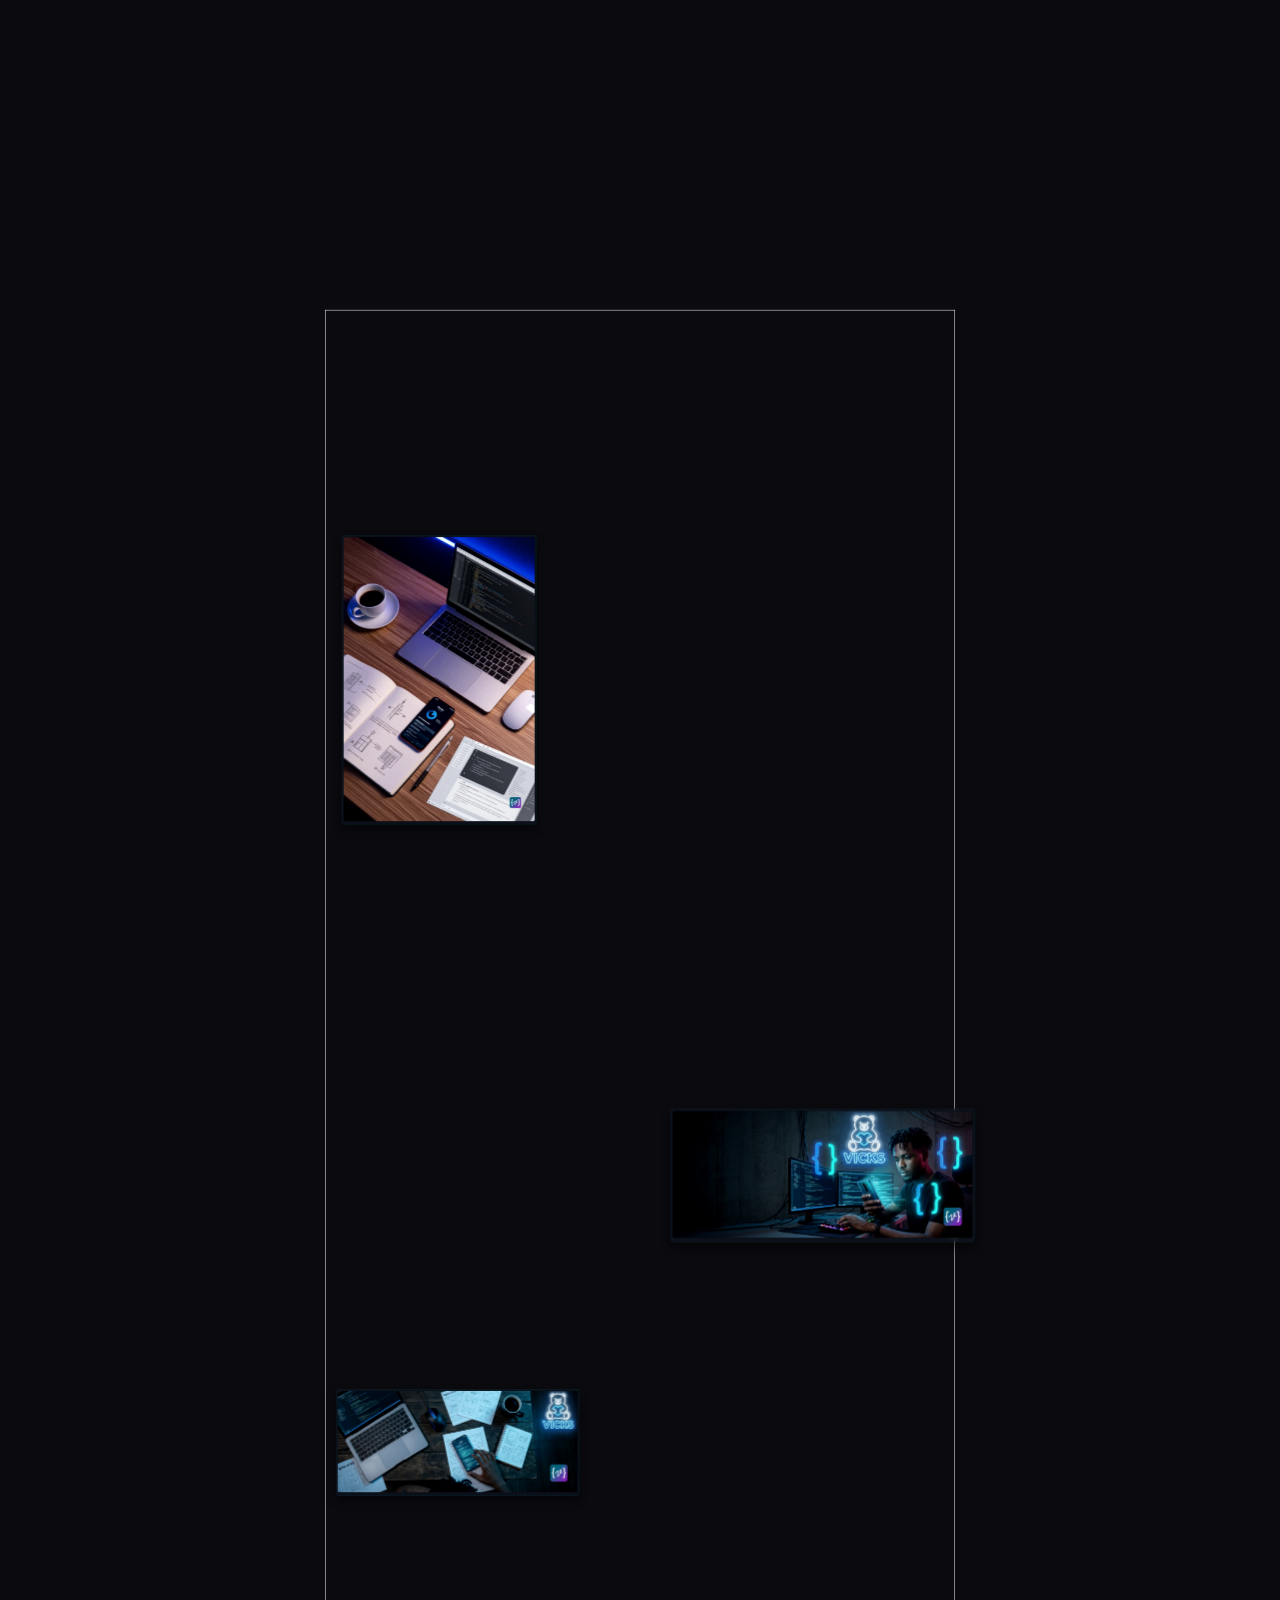
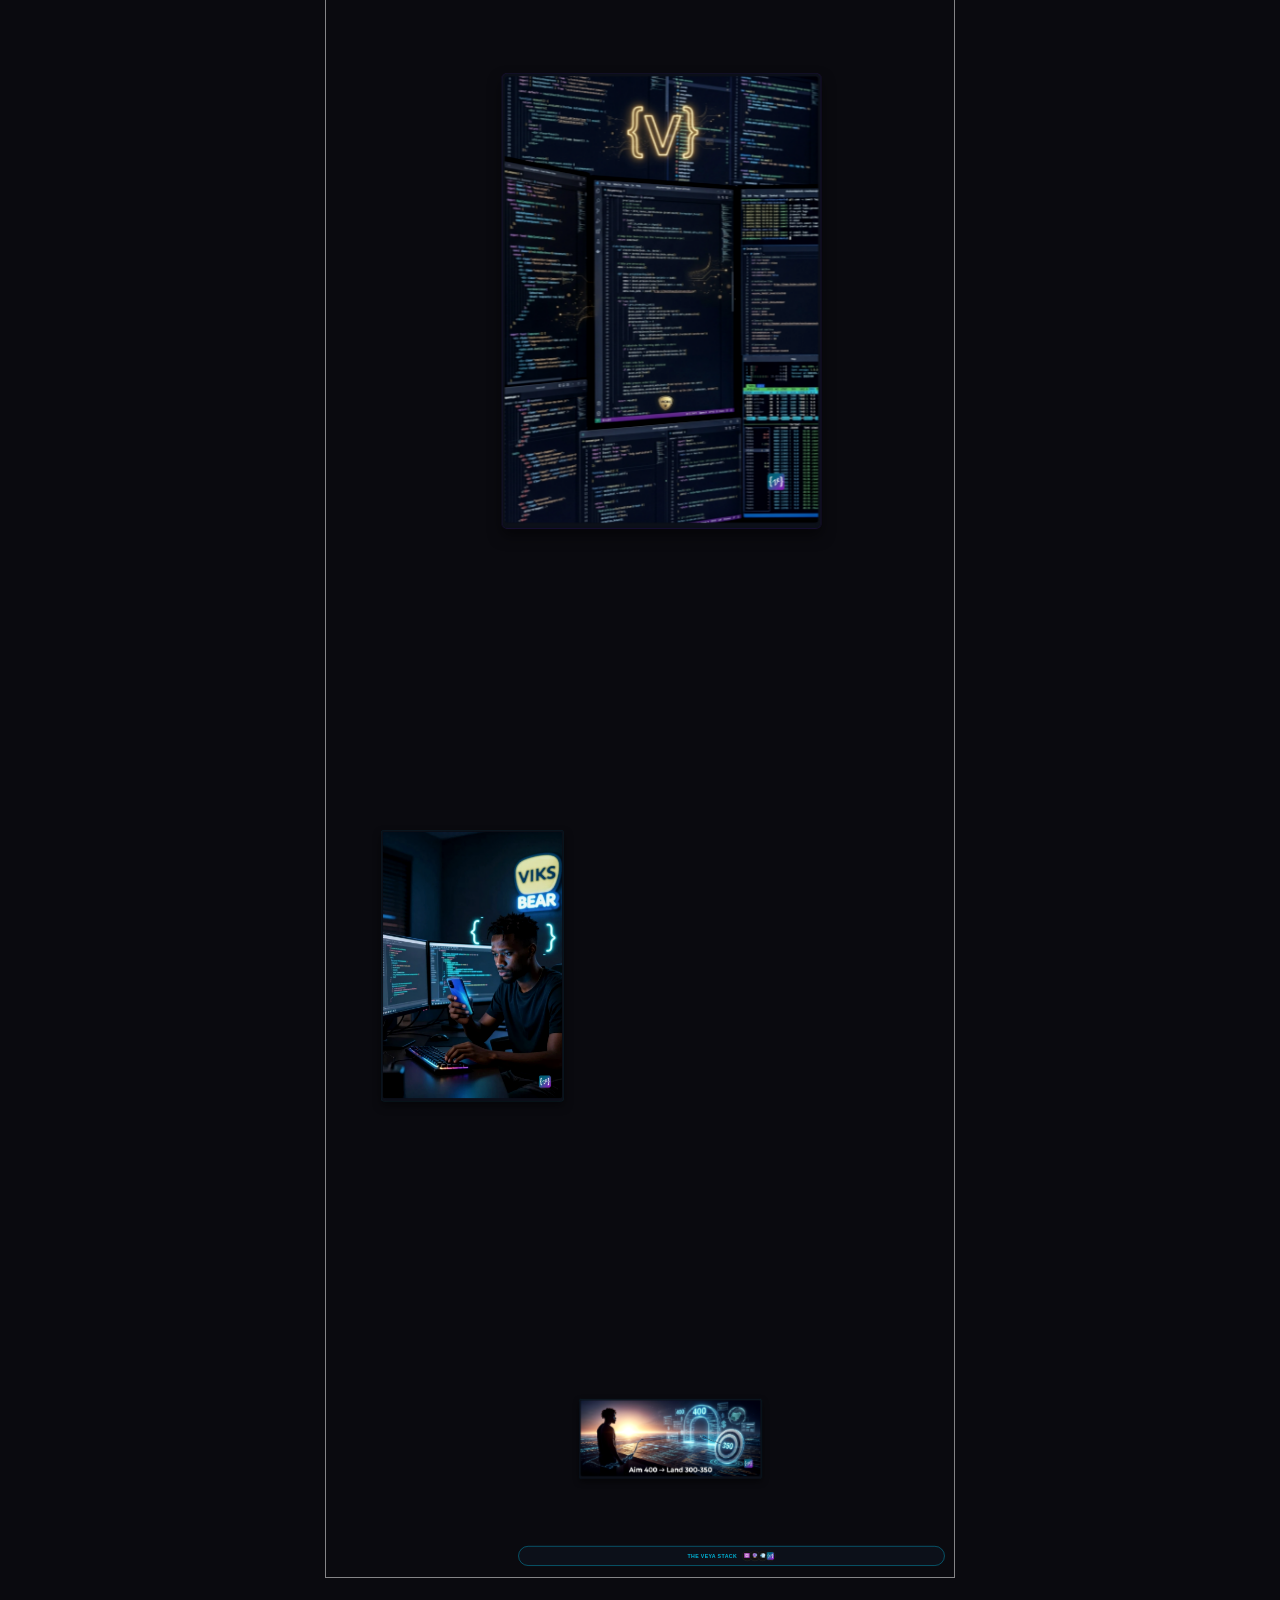
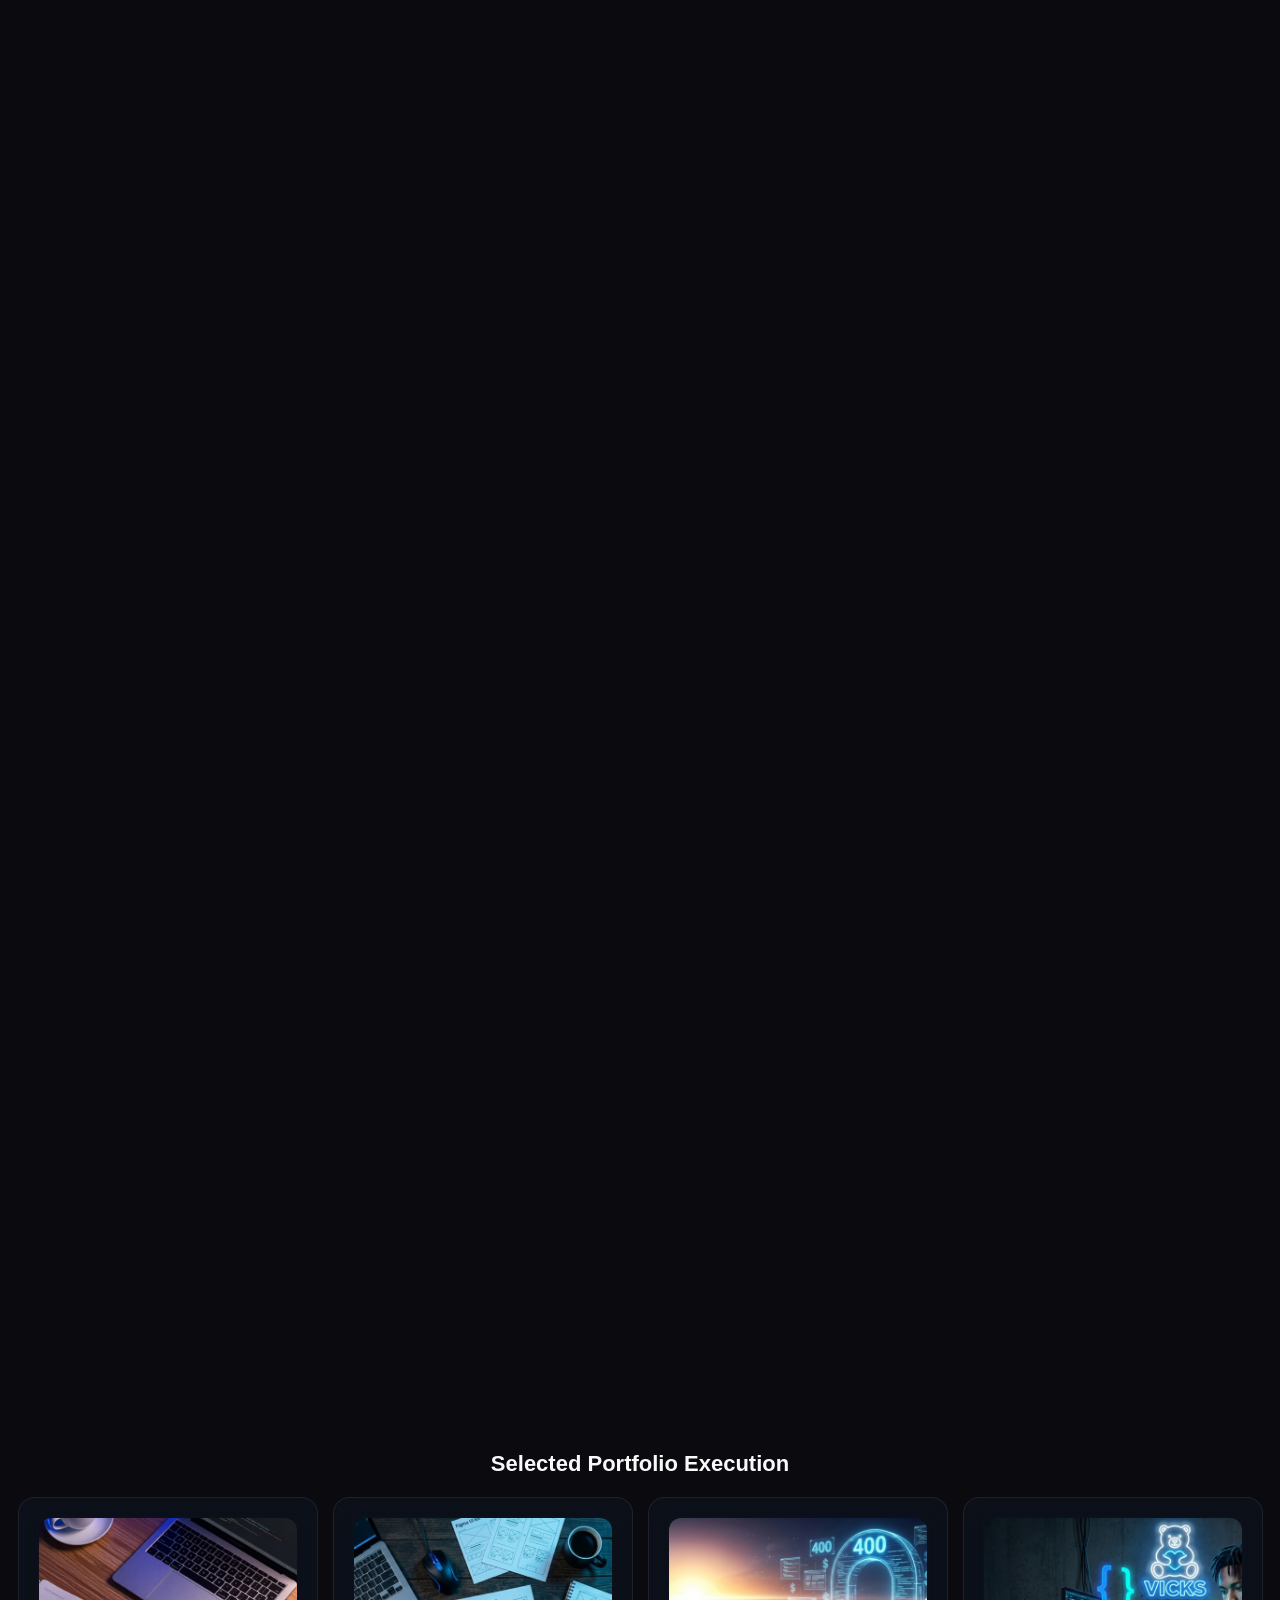
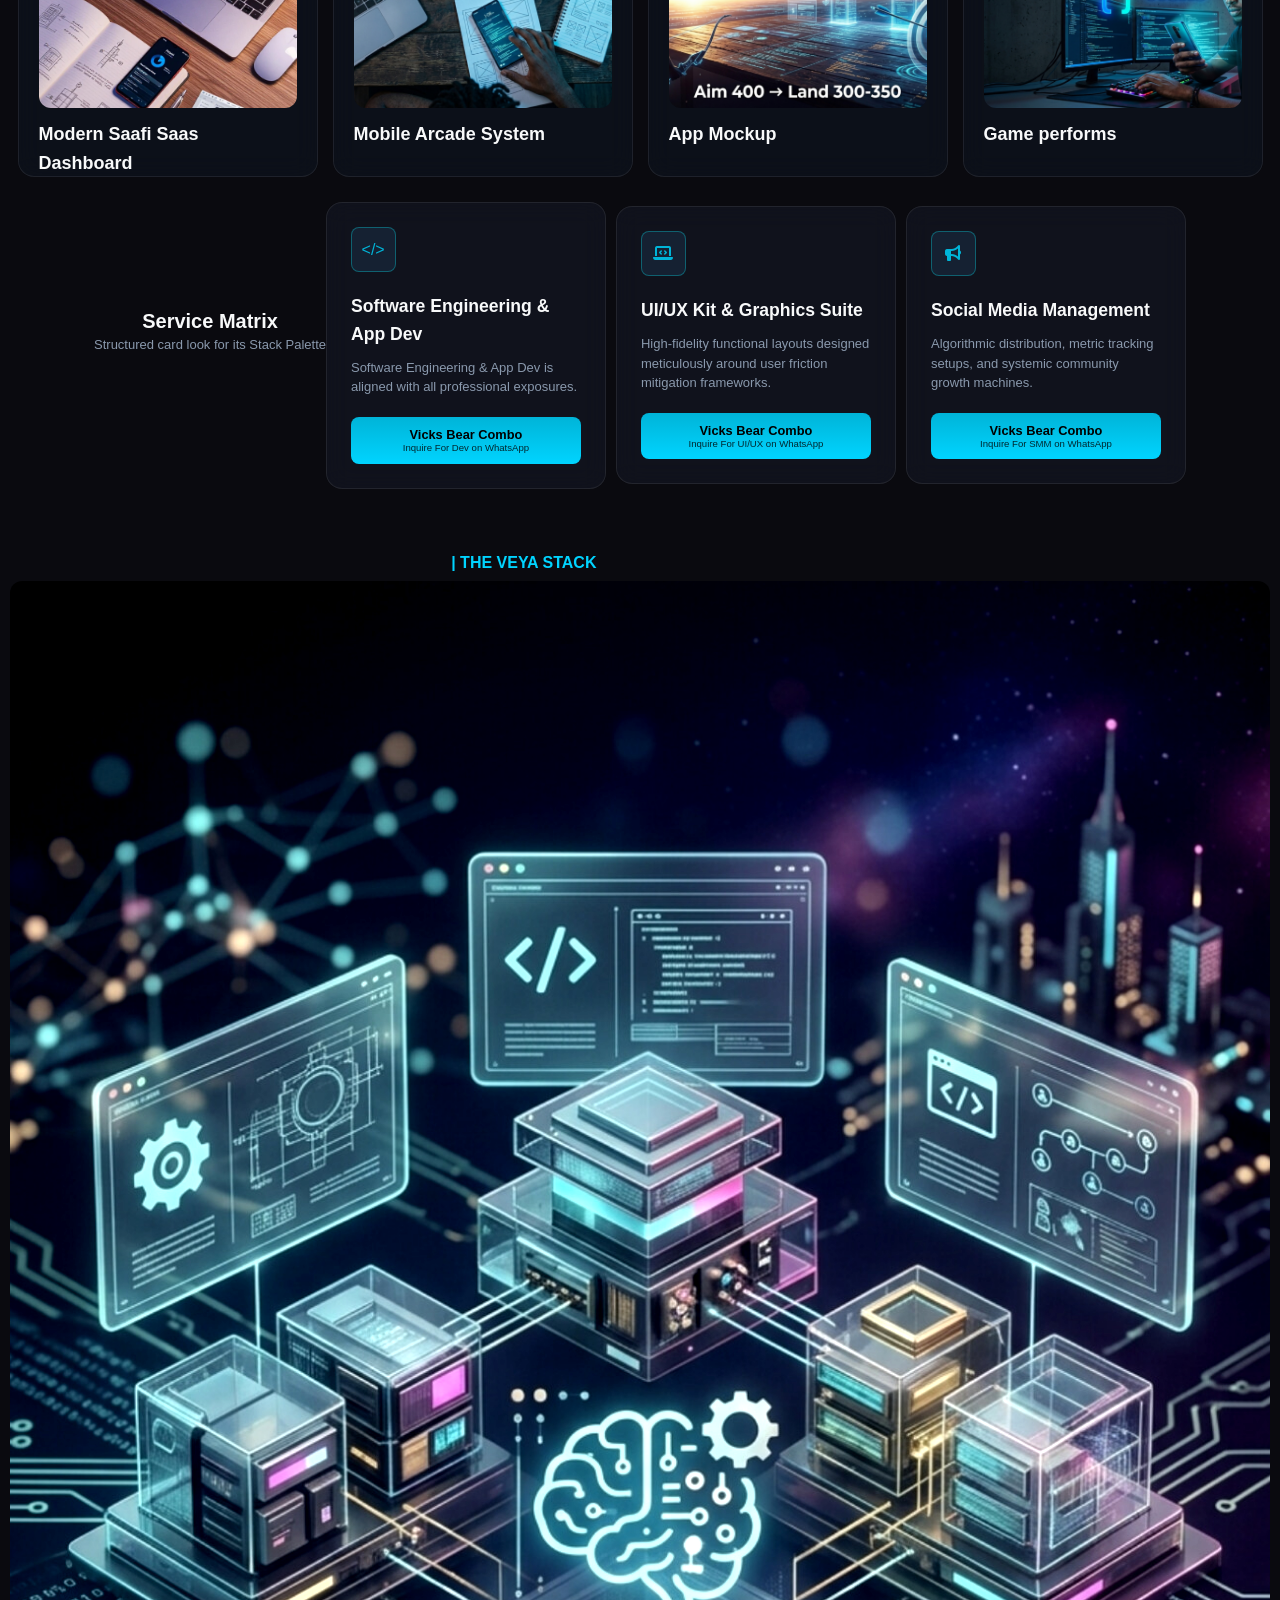
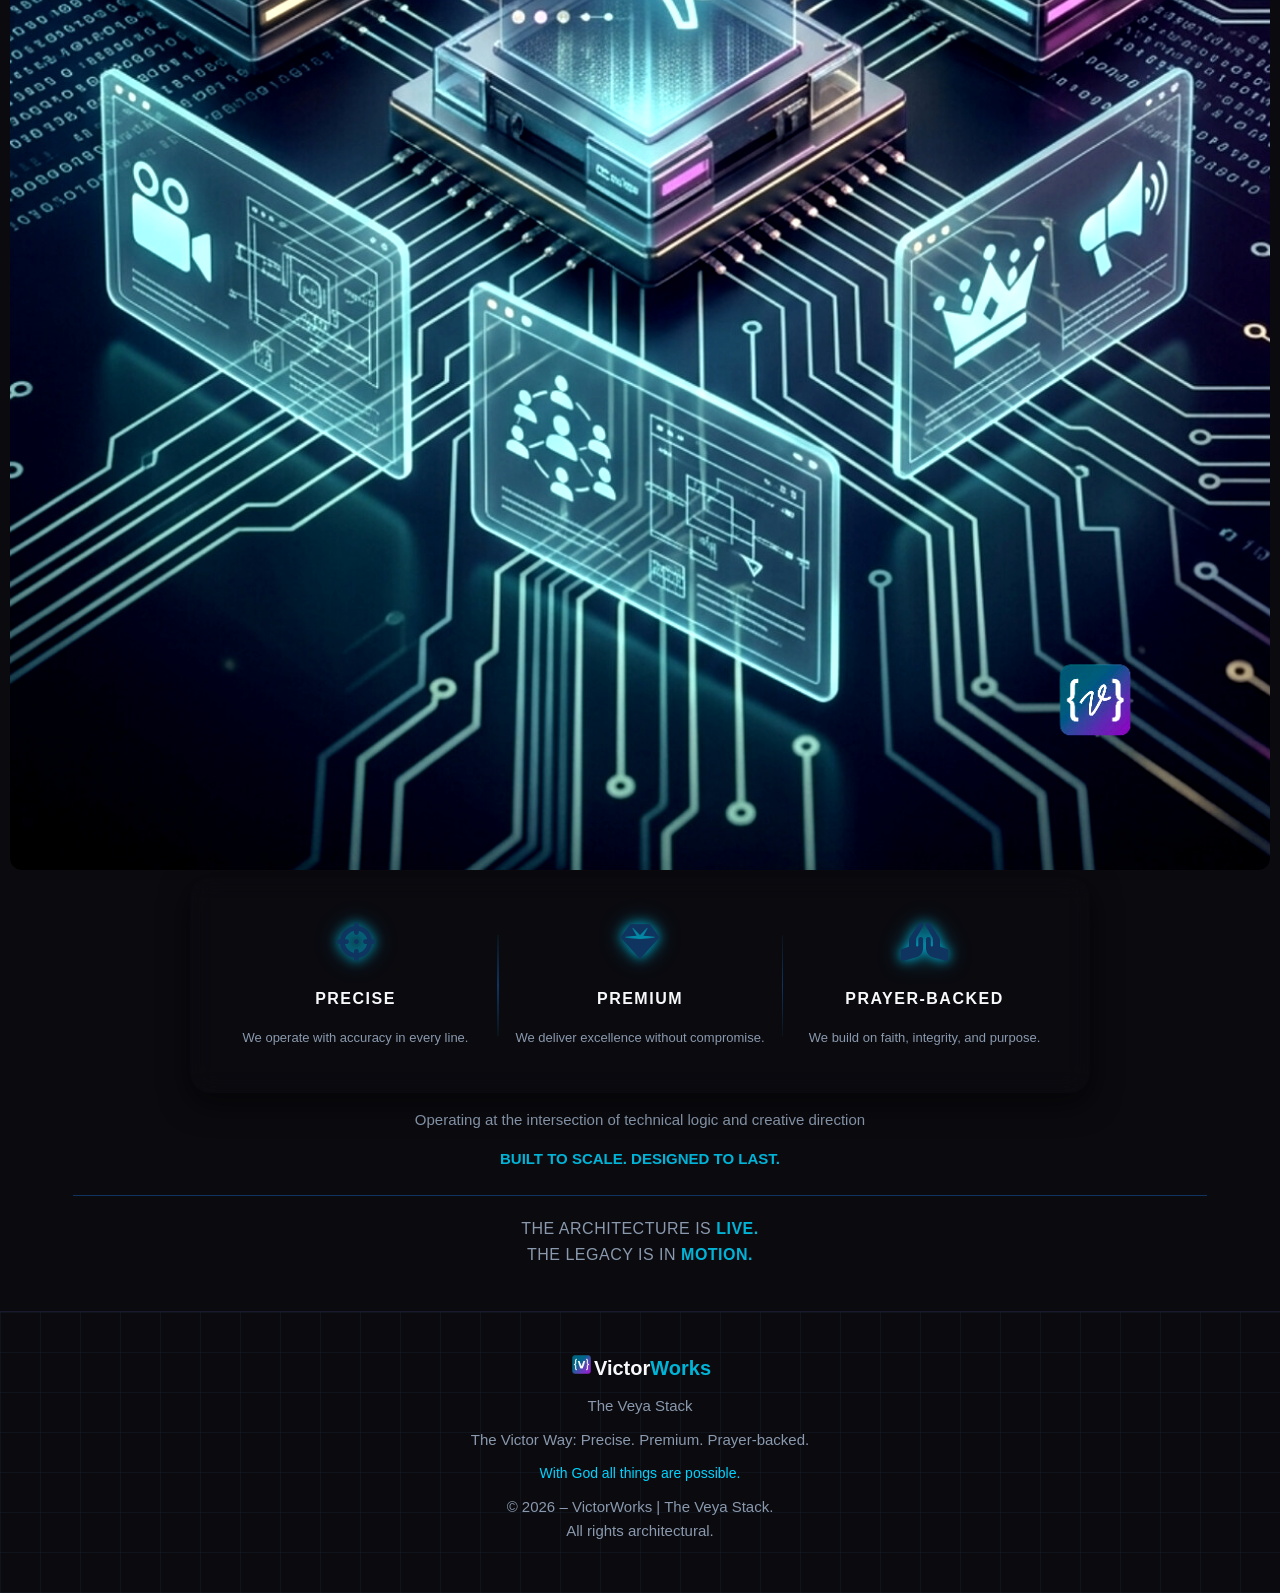
==== commit 5b0a1ccc: "VW_SKILLS_UPDATE" ====
--- a/index.html
+++ b/index.html
@@ -47,7 +47,7 @@
        <li onclick=hidenav()><a href="#" ><svg class="arrow" xmlns="http://www.w3.org/2000/svg" height="24px" viewBox="0 -960 960 960" width="24px" fill="var(--gray)" filter="blur(0.55px)" cursor="pointer"><path d="M400-240 160-480l240-240 56 58-142 142h486v80H314l142 142-56 58Z"/></svg></svg></a></li>
 
 
-      <li><a href="victorworks" class="reload"><span class="works">Victor</span>Works</a></li>
+      <li><a href="https://victorworks-veya.netlify.app/" class="reload" target="_blank"><span class="works">Victor</span>Works</a></li>
       <li class="navhover"><a href="index.html">Home</a></li>
       <li class="navhover"><a href="skills.html">Skills</a></li>
       <li class="navhover"><a href="about.html">About</a></li>
@@ -68,7 +68,7 @@
     <p>Software Engineer | UI/UX Architect | Digital Developer</p>
   </div>
   <div class="avatar">
-    <a href="#" class="aang toph">Download Resume</a>
+    <a href="#resume" class="aang toph" target="_blank">Download Resume</a>
     <a href="https://wa.me/2348135834000?text=Hello, Victor. I need The Veya Stack Consultation" class="aang kitara" target="_blank">Secure Consultation</a>
   </div>
 </header>
@@ -82,7 +82,7 @@
     <p class="flyer-text">Interactive Studio Flyer</p>
     <div class="flyer">
       <p class="text">Victor<span class="worker">Works</span></p>
-      <a href="#" class="flyer-top">Download Flyer</a>
+      <a href="#flyer" class="flyer-top">Download Flyer</a>
       <p class="sokka">DIGITAL BRAINIAC | <span class="suri">THE VEYA STACK</span></p>
       <p class="flyer-tag">Four Dimensions of Engineered Digital Impact.</p>
       <div class="flyer-details">
@@ -224,7 +224,7 @@
       <img src="assets/images/sm-mechanics-06.jpg" alt="Aim Code World" class="shrink">
       </div>
     <div class="veya-div">
-    <a href="#" class="veya-link">The Veya Stack</a>
+    <a href="#veyastack" class="veya-link">The Veya Stack</a>
       <div class="stack-icons">
         <span class="veya-size">🔯</span>
         <span class="veya-size">🔮</span>
@@ -266,8 +266,11 @@
 
      <!--- Service Matrix Begins 😱--->
      <div class="smb">
+       <div class="smb-head">
       <h2>Service Matrix</h2>
      <p>Structured card look for its Stack Palette</p><br>
+       </div>
+       
      <div class="sm-begins">
        <div class="matrix-card">
         <div class="icon-box">
@@ -275,30 +278,28 @@
          </div>
        <h3>Software Engineering & App Dev</h3>
       <p>Software Engineering & App Dev is aligned with all professional exposures.</p>
-      <a href="#" class="matrix-btn">Vicks Bear Combo <small>Inquire For Dev on WhatsApp</small></a>
-       </div>
-       
-       <div class="sm-begins">
+      <a href="https://wa.me/2348135834000?text=Hey there, VictorWorks 👋 I want to inquire for Dev" class="matrix-btn" target="_blank">Vicks Bear Combo <small>Inquire For Dev on WhatsApp</small></a>
+       </div>
+       
+       
        <div class="matrix-card">
         <div class="icon-box">
         <span class="icon-placeholder"><i class="fa-solid fa-laptop-code"></i></span>
          </div>
        <h3>UI/UX Kit & Graphics Suite</h3>
       <p>High-fidelity functional layouts designed meticulously around user friction mitigation frameworks.</p>
-      <a href="#" class="matrix-btn">Vicks Bear Combo <small>Inquire For UI/UX on WhatsApp</small></a>
-       </div>
-       
-       <div class="sm-begins">
+      <a href="https://wa.me/2348135834000?text=Hey there, VictorWorks 👋 I want to inquire for UI/UX" class="matrix-btn" target="_blank">Vicks Bear Combo <small>Inquire For UI/UX on WhatsApp</small></a>
+       </div>
+       
+       
        <div class="matrix-card">
         <div class="icon-box">
         <span class="icon-placeholder"><i class="fa-solid fa-bullhorn"></i></span>
           </div>
        <h3>Social Media Management</h3>
       <p>Algorithmic distribution, metric tracking setups, and systemic community growth machines.</p>
-      <a href="https://facebook.com/victorchukwuebuka.mrvexo? i need the" class="matrix-btn" target="_blank">Vicks Bear Combo <small>Inquire For SMM on WhatsApp</small></a>
-       </div>
-     </div>
-     </div>
+      <a href="https://wa.me/2348135834000?text=Hey there, VictorWorks 👋 I want to inquire for SMM" class="matrix-btn" target="_blank">Vicks Bear Combo <small>Inquire For SMM on WhatsApp</small></a>
+       </div>
      </div>
      </div>
      
@@ -306,18 +307,12 @@
 
 
    <!--- Premium. Precise. Prayer-backed 🙏 --->
-   <div class="ppp">
+   <div class="ppp" id="veyastack">
      <div class="stack-tm">
      <p> | The Veya Stack</p>
      </div>
      <div class="ppp-img-box">
        <img src="assets/images/ppp-stack.jpg" alt="Stack" class="ppp-img">
-     </div>
-     
-     <div class="ppp-breakdown">
-       <span><i class="fa-solid fa-arrow-target"></i></span>
-       <span><i class="fa-solid fa-diamond"></i></span>
-       <span><i class="fa-solid fa-hand"></i></span>
      </div>
      
      <div class="ppp-belief">
@@ -373,7 +368,7 @@
   <div class="f-bottom">
     <p>The Victor Way: Precise. Premium. Prayer-backed.</p>
     <p class="f-bottom way">With God all things are possible.</p>
-    <p>&copy 2026 – VictorWorks | The Veya Stack.</p>
+    <p class="#">&copy 2026 – VictorWorks | The Veya Stack.</p>
     <p>All rights architectural.</p>
   </div>
 </footer>
--- a/style.css
+++ b/style.css
@@ -16,13 +16,16 @@
   --orange: #FF9F1C;
   --crimson: #E71D36;
   --glass-text: #8a99ad;
-  --electric: #3B82F6;
+  --electric: #4facfe;
+  --deep-electric: #3B82F6;
   --soft-teal: #00D4FF;
+  
   --text-fade: #8e9aa8;
   --faint: rgba(255, 255, 255, 0.08);
   --glass-bg: rgba(15, 26, 42, 0.4);
   --glass-border: rgba(0, 212, 255, 0.15);
   --img: grayscale(20%) contrast(130%);
+    --slide-count: 7;
 }
 /*colors end*/
 
@@ -919,7 +922,7 @@
 
 .pillar-divider {
   width: 1.5px;
-  height: 85%;
+  height: 70%;
   background: linear-gradient(
     180deg, 
     rgba(0, 212, 255, 0.05) 0%, 
@@ -963,6 +966,7 @@
 .spe-port-box:hover{
     transform: translateY(-2px);
     box-shadow: 0 5px 15px 0 rgba(0, 210, 240, 0.2);
+    border: 1px solid var(--soft-teal);
 }
 .spe-img{
     width: 100%;
@@ -990,10 +994,15 @@
   border-radius: 16px;
   padding: 24px;
   text-align: left;
-  max-width: 280px;
+  width: 90%;
   backdrop-filter: blur(12px); /* Blurred glass effect */
   display: flex;
   flex-direction: column;
+}
+.matrix-card:hover {
+    transform: translateY(-2px);
+    box-shadow: 0 5px 15px 0 rgba(0, 210, 240, 0.2);
+    border: 1px solid var(--soft-teal);
 }
 .icon-box {
   width: 45px;
@@ -1022,7 +1031,7 @@
 }
 
 .matrix-btn {
-  background: var(--cyan);
+  background: linear-gradient( var(--cyan), var(--soft-teal));
   color: #000;
   text-decoration: none;
   padding: 10px;
@@ -1034,6 +1043,11 @@
   flex-direction: column;
   line-height: 1.2;
 }
+.matrix-btn:hover{
+    box-shadow: 0 0 15px rgba(0, 242, 254, 0.3);
+        transform: translateY(-3px);
+         cursor: pointer;
+}
 
 .matrix-btn small {
   font-size: 0.6rem;
@@ -1043,13 +1057,19 @@
 .smb{
     align-items: center;
     display: flex;
-    flex-direction: column;
-    justify-content: center;
+    flex-wrap: wrap;
+    justify-content: center;
+}
+.smb-head{
+         display: flex;
+     flex-direction: column;
+     text-align: center;
+     line-height: 1.5rem;
 }
 .smb h2{
     font-size: 20px;
     font-weight: 700;
-    letter-spacing: 1;
+    letter-spacing: 1.1;
 }
 .smb p{
     color: var(--glass-text);
@@ -1074,6 +1094,9 @@
         padding-block: 15px;
         position: fixed;
         cursor: pointer;
+    }
+    .matrix-card{
+        width: 280px;
     }
     .sm-paw{
         flex-direction: row; /* Converts into a single horizontal row */
@@ -1122,6 +1145,7 @@
     cursor: pointer;
 }
 
+
 }
 
 @media(max-width: 599px) {
@@ -1140,4 +1164,151 @@
         cursor: pointer;
     }
 
+}
+
+
+.skill-cs{
+    text-decoration: none;
+    color: var(--white);
+    text-transform: uppercase;
+    letter-spacing: 1;
+    font-weight: 700;
+    font-size: 1.1rem;
+    white-space: nowrap;
+    
+}
+.sky span{
+    color: var(--cyan);
+}
+.skill:hover{
+    transform: translateY(-2px);
+    text-shadow: 0 5px 15px 0 rgba(0, 210, 240, 0.2);
+}
+.skill-cst{
+    color: var(--white);
+    font-size: 1rem;
+    font-weight: 600;
+    text-decoration: none;
+    width: auto;
+    border: 1px solid var(--glass-border);
+    border-radius: 25px;
+    text-align: center;
+    padding: 8px 12px;
+    background: rgba(15, 28, 48, 0.7);
+
+}
+.skill-cst:hover{
+    border: 1px solid var(--soft-teal);
+    transform: tramslateY(-2);
+}
+.skill-c{
+    display: flex;
+  flex-direction: row; 
+  align-items: center;
+  gap: 15px;
+  background: var(--glass-bg);
+  border: 1px solid var(--glass-bg);
+  border-radius: 15px;
+  width: auto;
+  padding: 10px 15px;
+  backdrop-filter: blur(12px);
+  -webkit-backdrop-filter: blur(12px);
+    justify-content: space-between;
+}
+.sky{
+    padding-top: 65px;
+}
+.skill-head{
+    display: flex;
+    text-align: center;
+    align-items: center;
+    justify-content: center;
+    gap: 12px;
+    flex-wrap: wrap;
+    padding: 2rem 18px;
+}
+.skill-head h1{
+    line-height: 2.5rem;
+    font-weight: 900;
+    font-size: 1.8rem;
+}
+.skill-head p{
+    color: var(--glass-text);
+    font-size: 15px;
+    font-weight: 30px;
+    line-height: 1.5rem;
+}
+.skill-head-link{
+    padding-top: 15px;
+    width: 100%;
+    justify-content: center;
+    display: flex;
+    gap: 15px;
+}
+.skill-head span{
+    background: linear-gradient(135deg, var(--electric), var(--soft-teal));
+    -webkit-background-clip: text;
+    -webkit-text-fill-color: transparent;
+}
+.img-rot{
+    width: 100%;
+  aspect-ratio: 4 / 3;
+  overflow: hidden;
+  border-radius: 16px;
+  border: 1px solid var(--glass-border);
+  background-color: var(--glass-bg);
+  box-shadow: 0 20px 40px rgba(0,0,0,0.3);
+}
+.img-rotn{
+    display: flex;
+    border-radius: 16px;
+    width: calc(100% * var(--slide-count));
+  height: 100%;
+  animation: runSaaSSlider 35s infinite cubic-bezier(0.85, 0, 0.15, 1);
+}
+.slide-frame {
+  width: calc(100% / var(--slide-count));
+  height: 100%;
+}
+.slide-frame-img {
+  width: 100%;
+  height: 100%;
+  object-fit: cover;
+}
+
+@keyframes runSaaSSlider {
+  0%, 11.4%   { transform: translateX(0); }
+  14.2%, 25.6% { transform: translateX(calc(-100% / var(--slide-count) * 1)); }
+  28.4%, 39.8% { transform: translateX(calc(-100% / var(--slide-count) * 2)); }
+  42.6%, 54%   { transform: translateX(calc(-100% / var(--slide-count) * 3)); }
+  56.8%, 68.2% { transform: translateX(calc(-100% / var(--slide-count) * 4)); }
+  71%, 82.4%   { transform: translateX(calc(-100% / var(--slide-count) * 5)); }
+  85.2%, 96.6% { transform: translateX(calc(-100% / var(--slide-count) * 6)); }
+  100%         { transform: translateX(0); }
+}
+.ron{
+    padding: 15px;
+    width: 100%;
+}
+.link-row{
+    display: flex;
+    align-items: center;
+    width: 100%;
+    padding: 12px;
+    margin-top: 20px;
+    overflow: visible;
+    justify-content: space-between;
+}
+.link-row a{
+    text-decoration: none;
+    color: var(--soft-teal);
+    border: 1px solid var(--teal);
+    padding: 6px 15px;
+    font-weight: 600;
+    background: var(--royal);
+    border-radius: 15px;
+}
+.link-row a:hover{
+    transform: translateY(-2px);
+    box-shadow: 0 0 15px rgba(0, 250, 264, 0.3);
 }
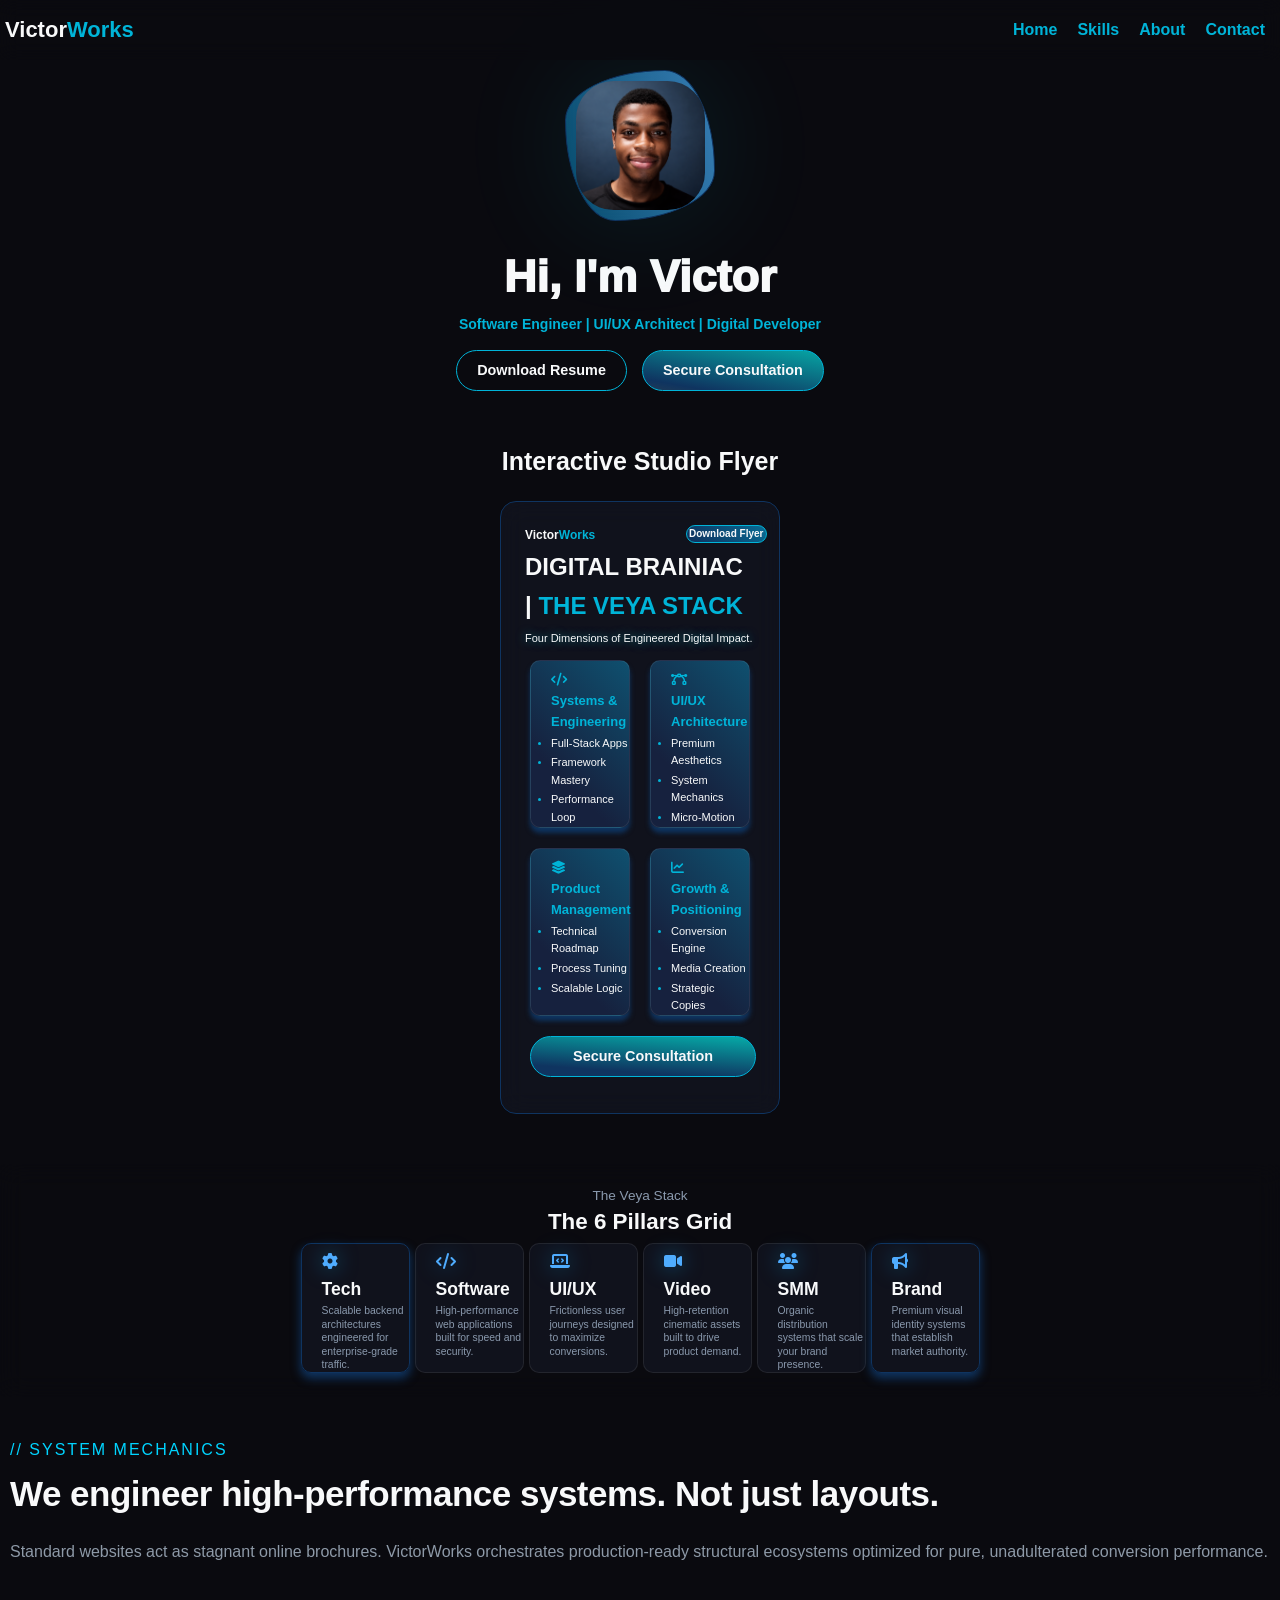
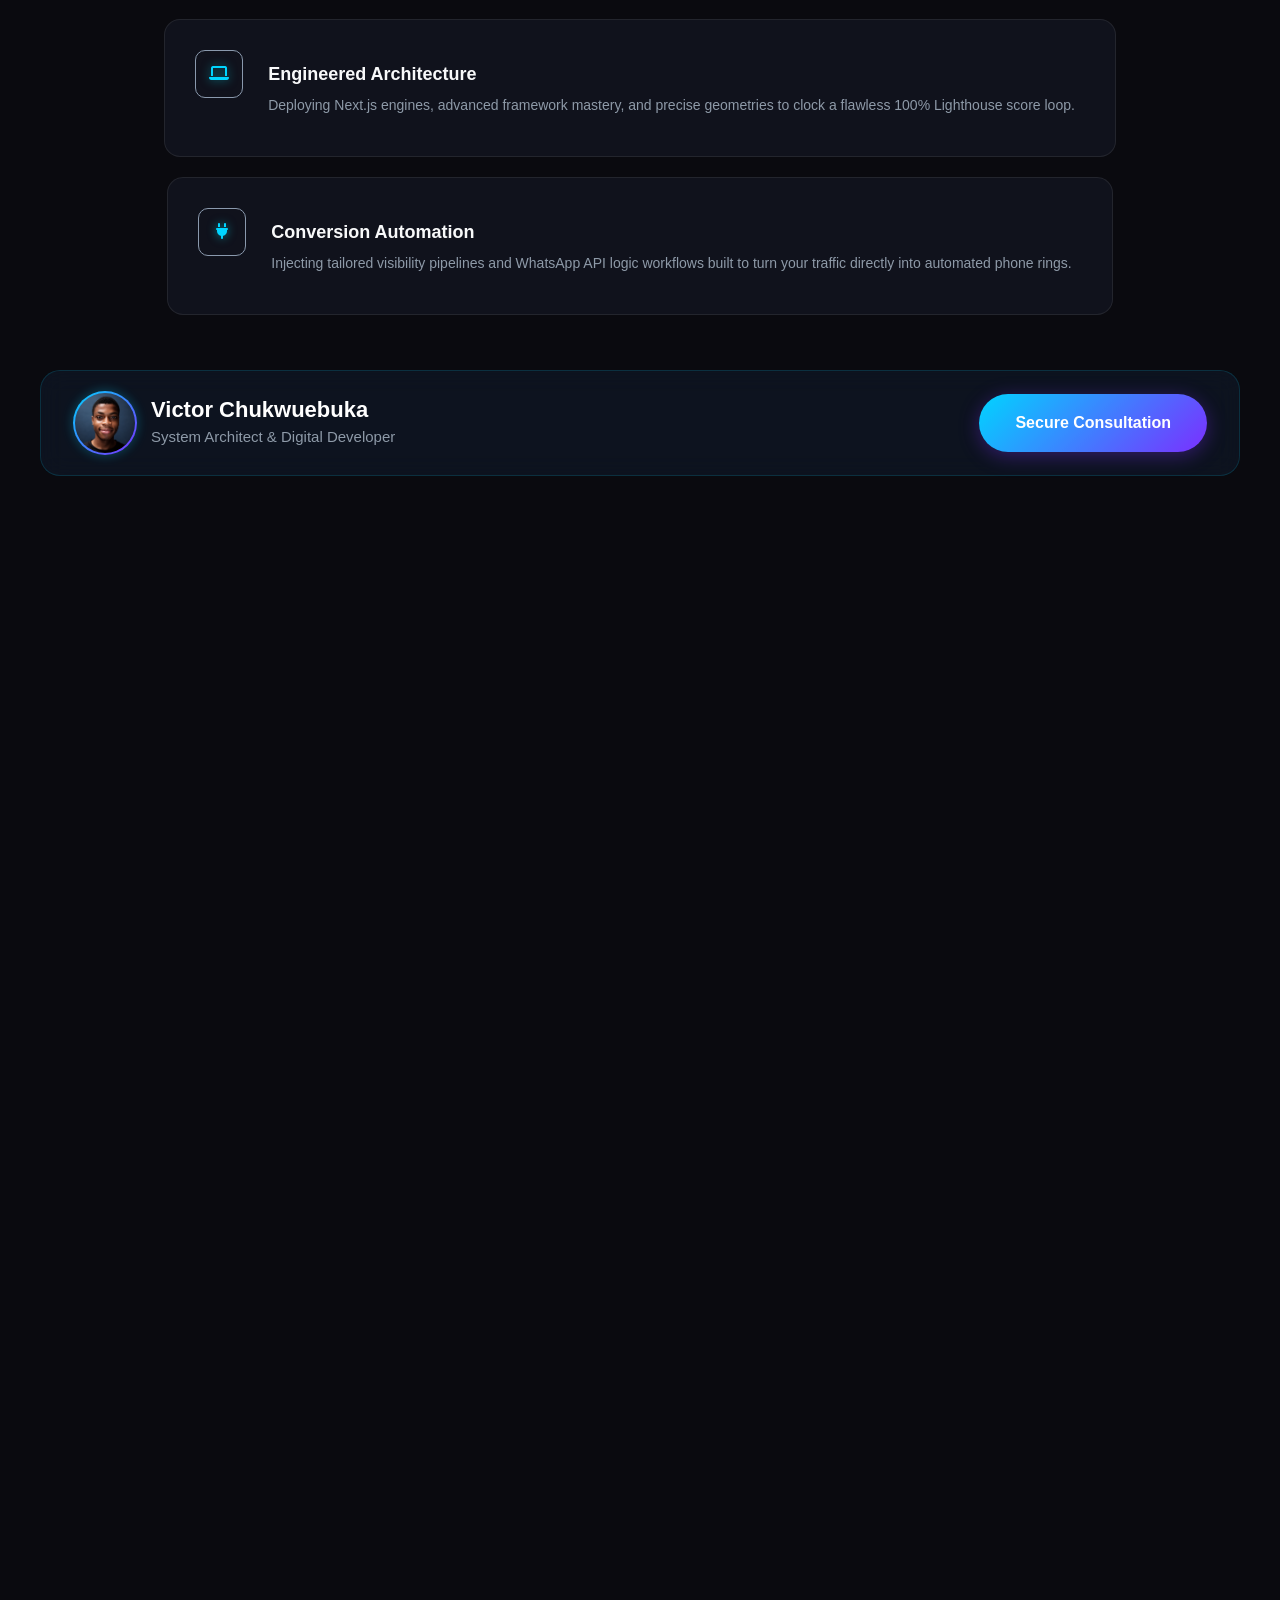
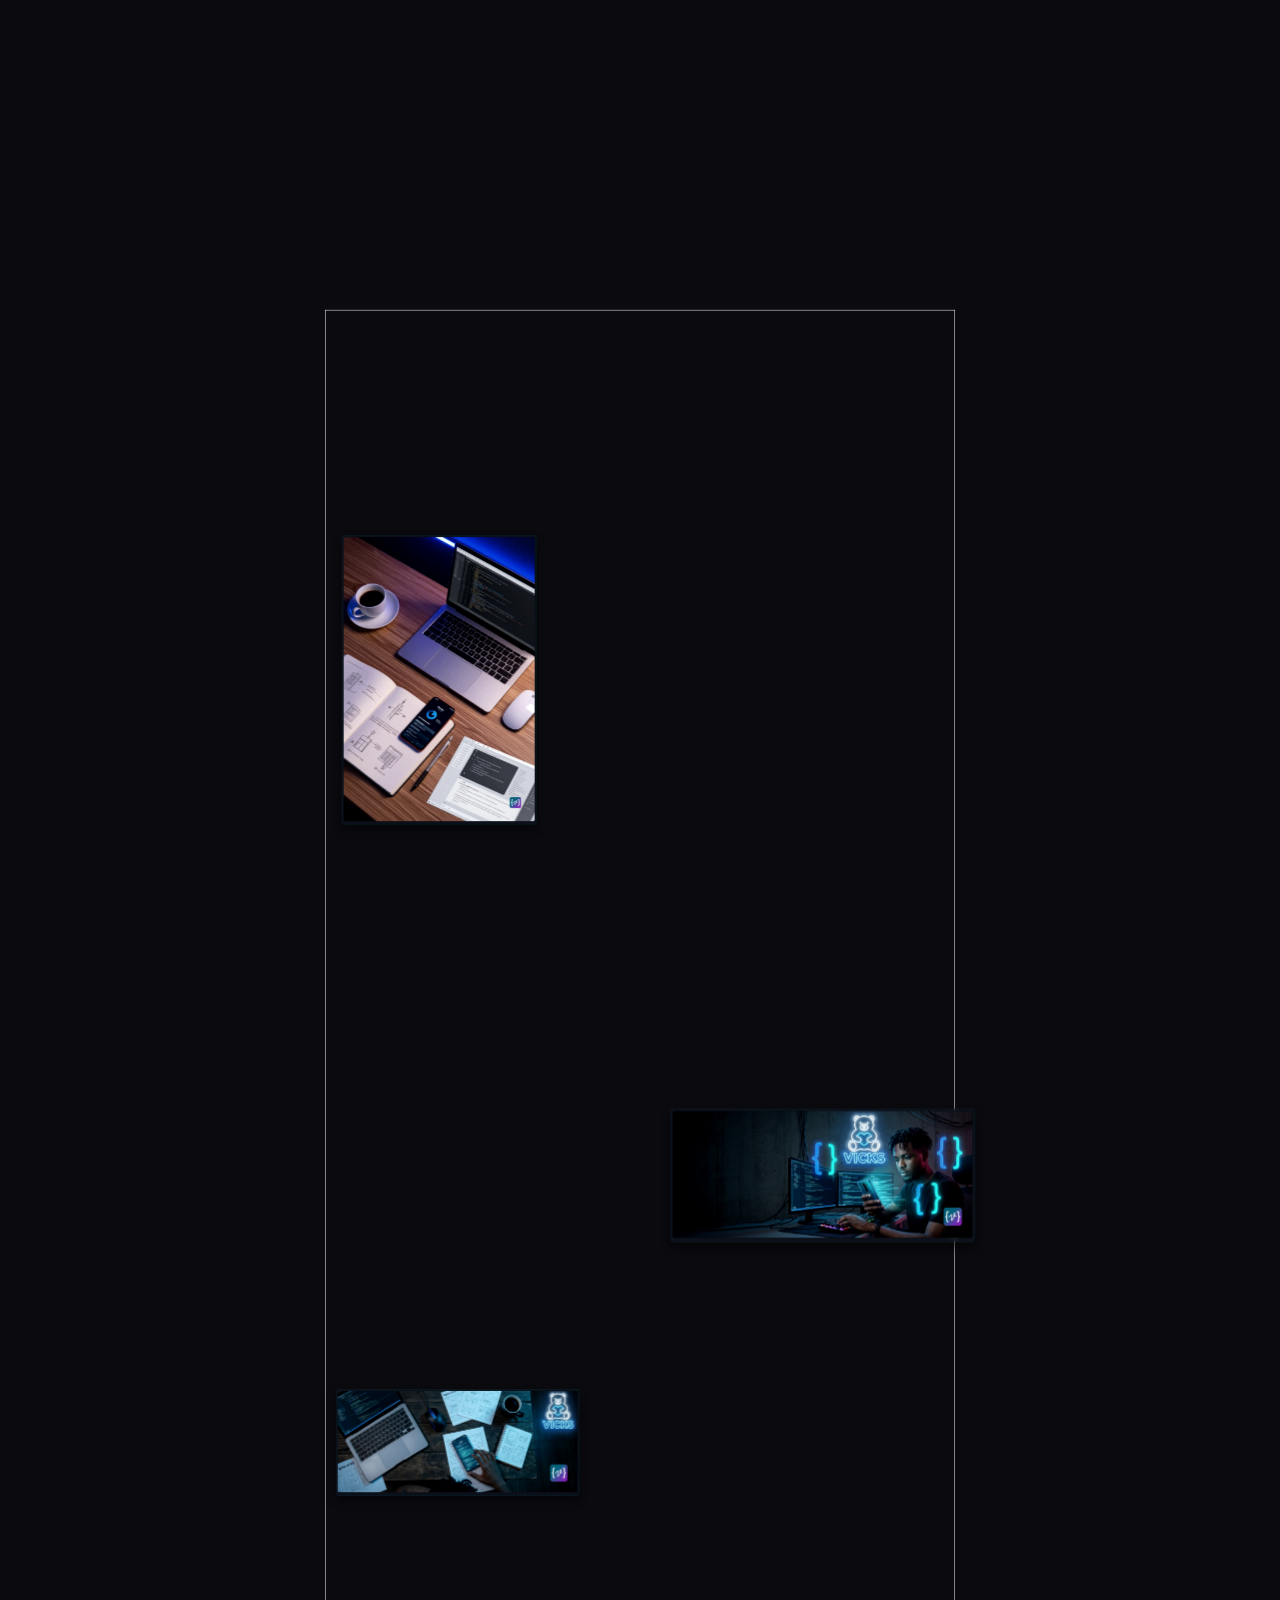
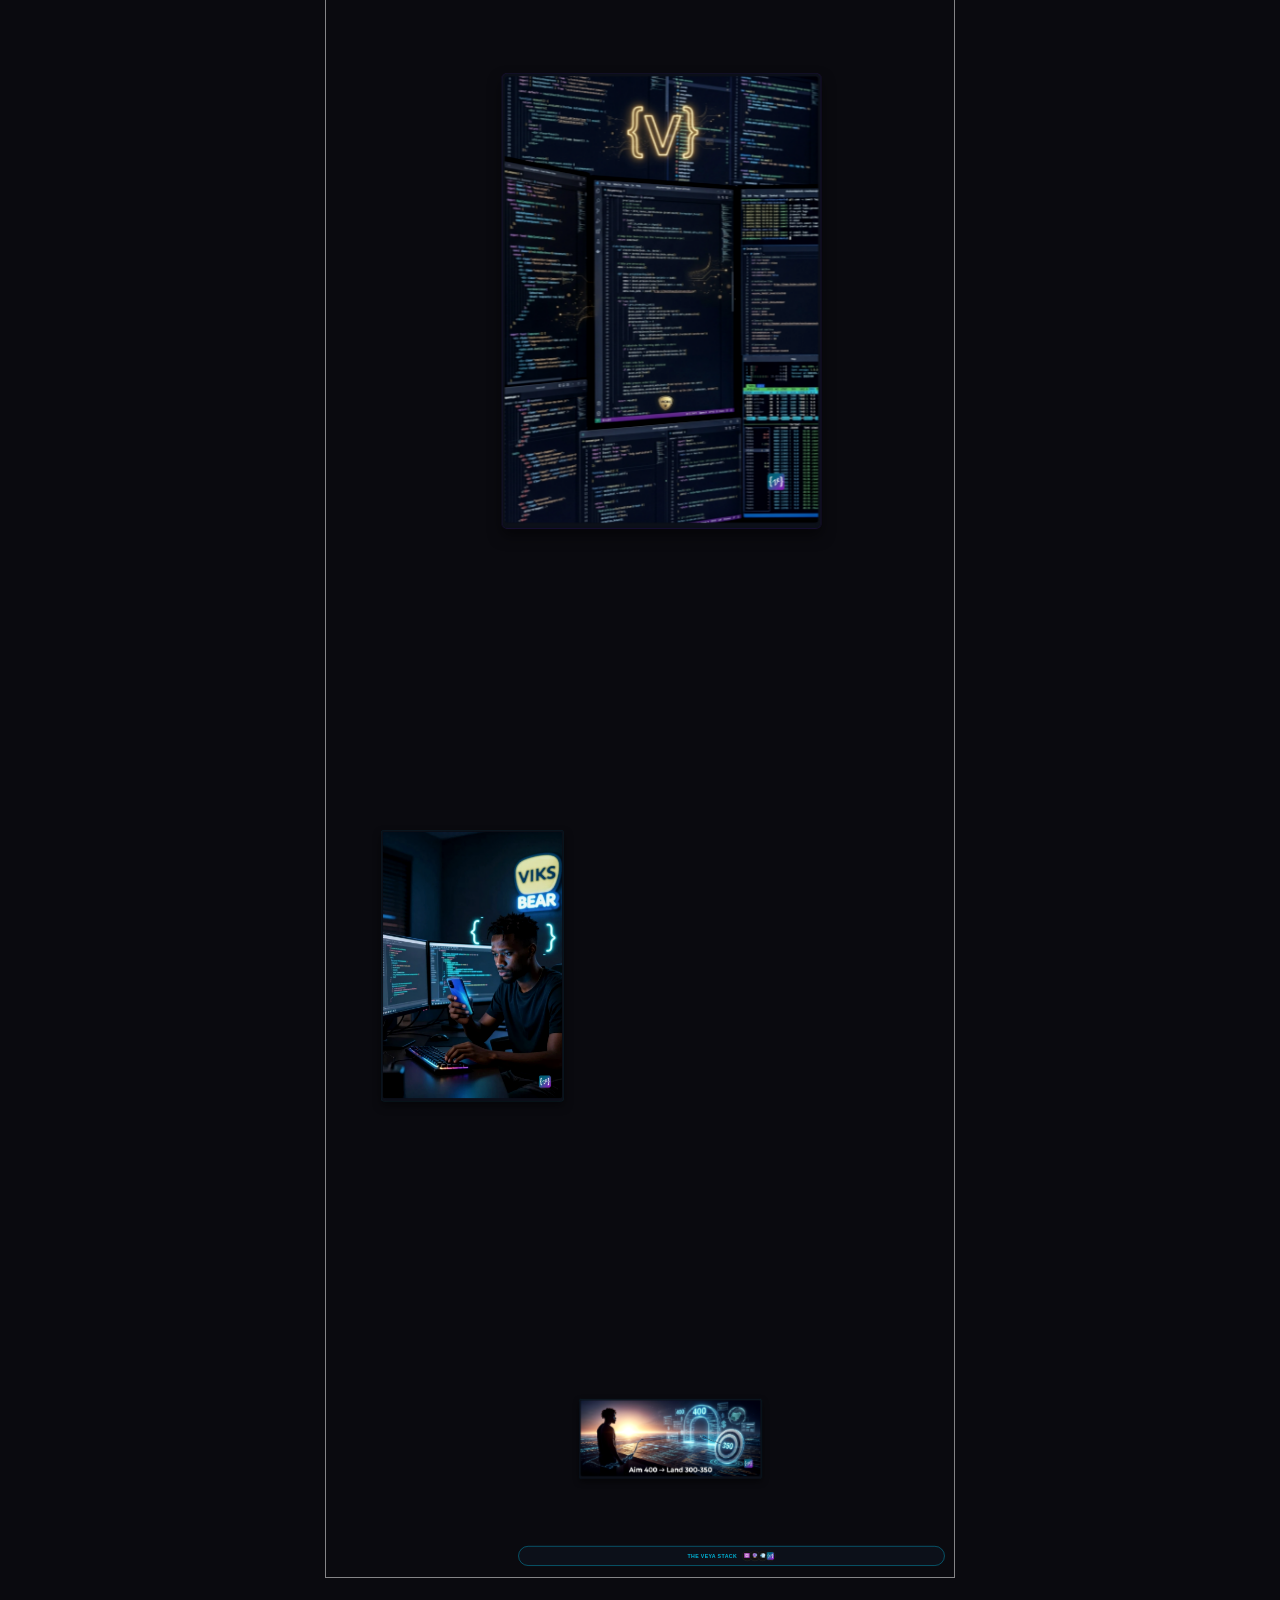
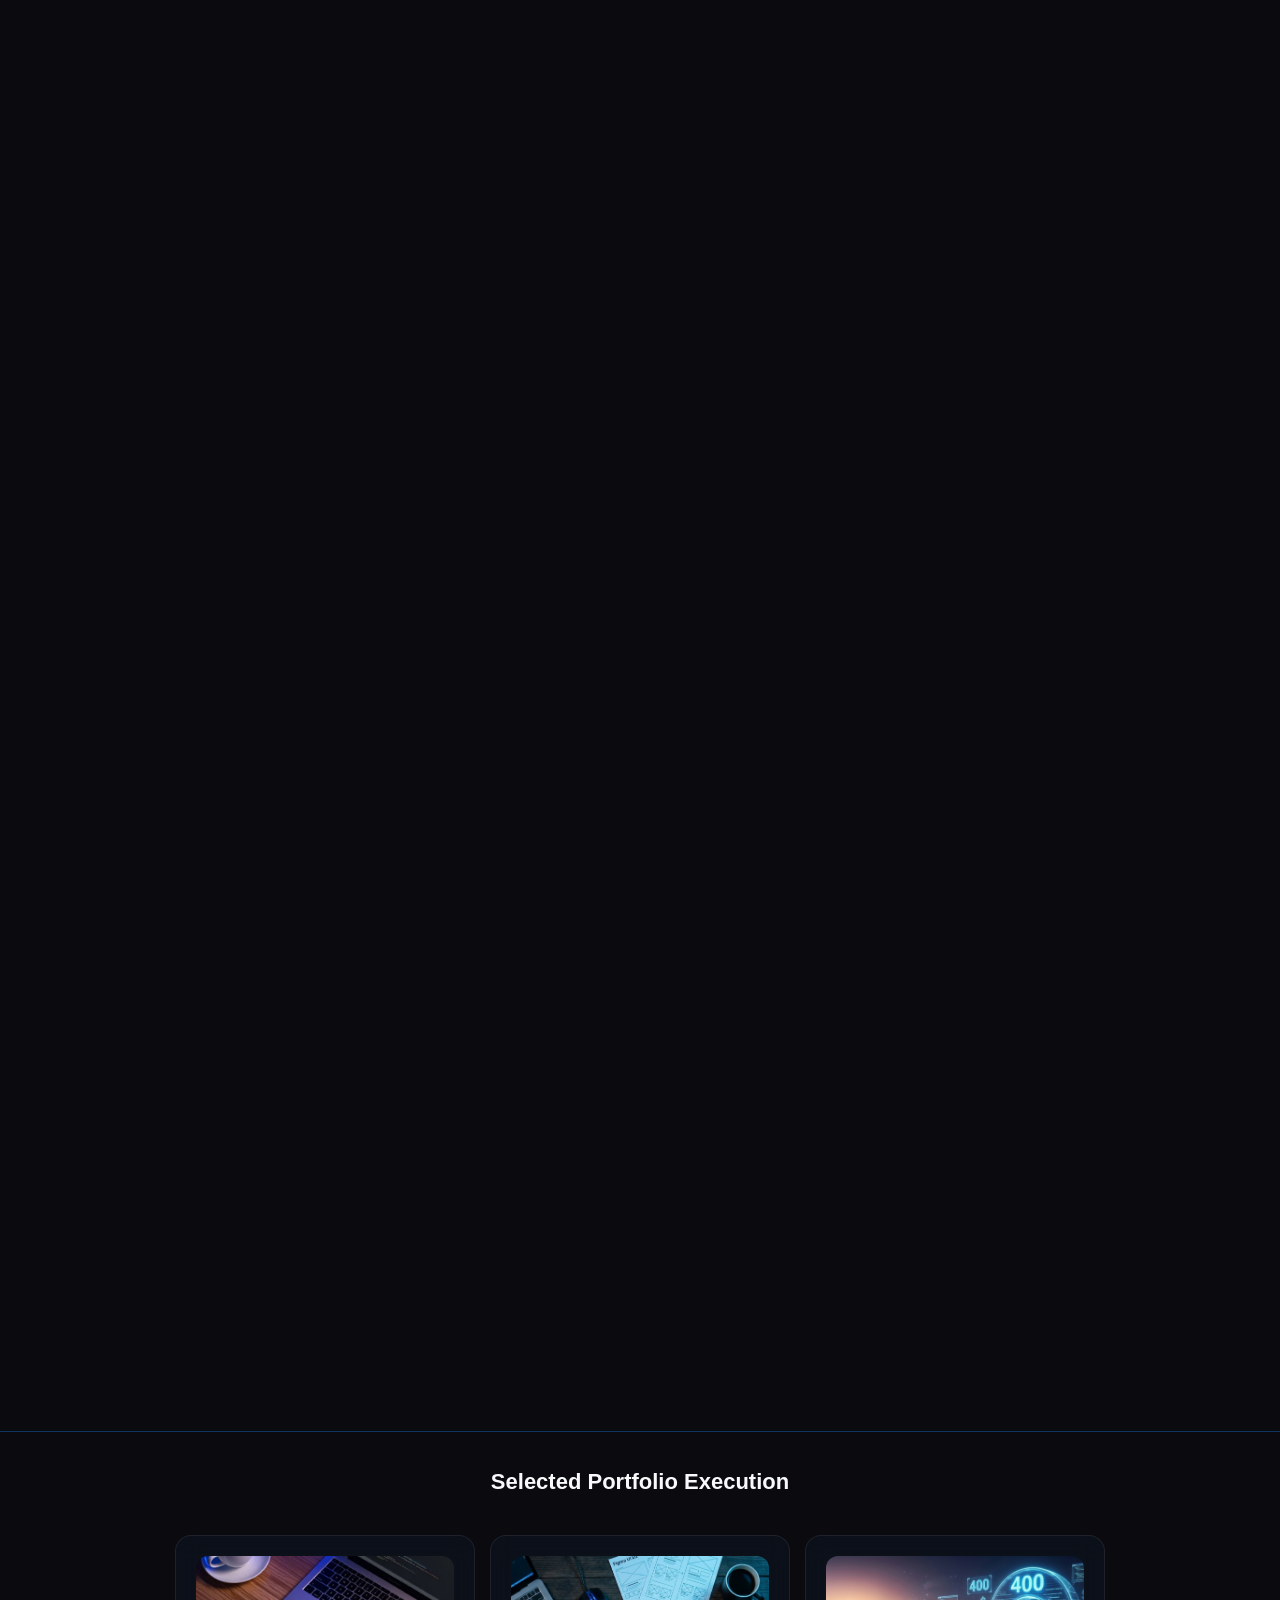
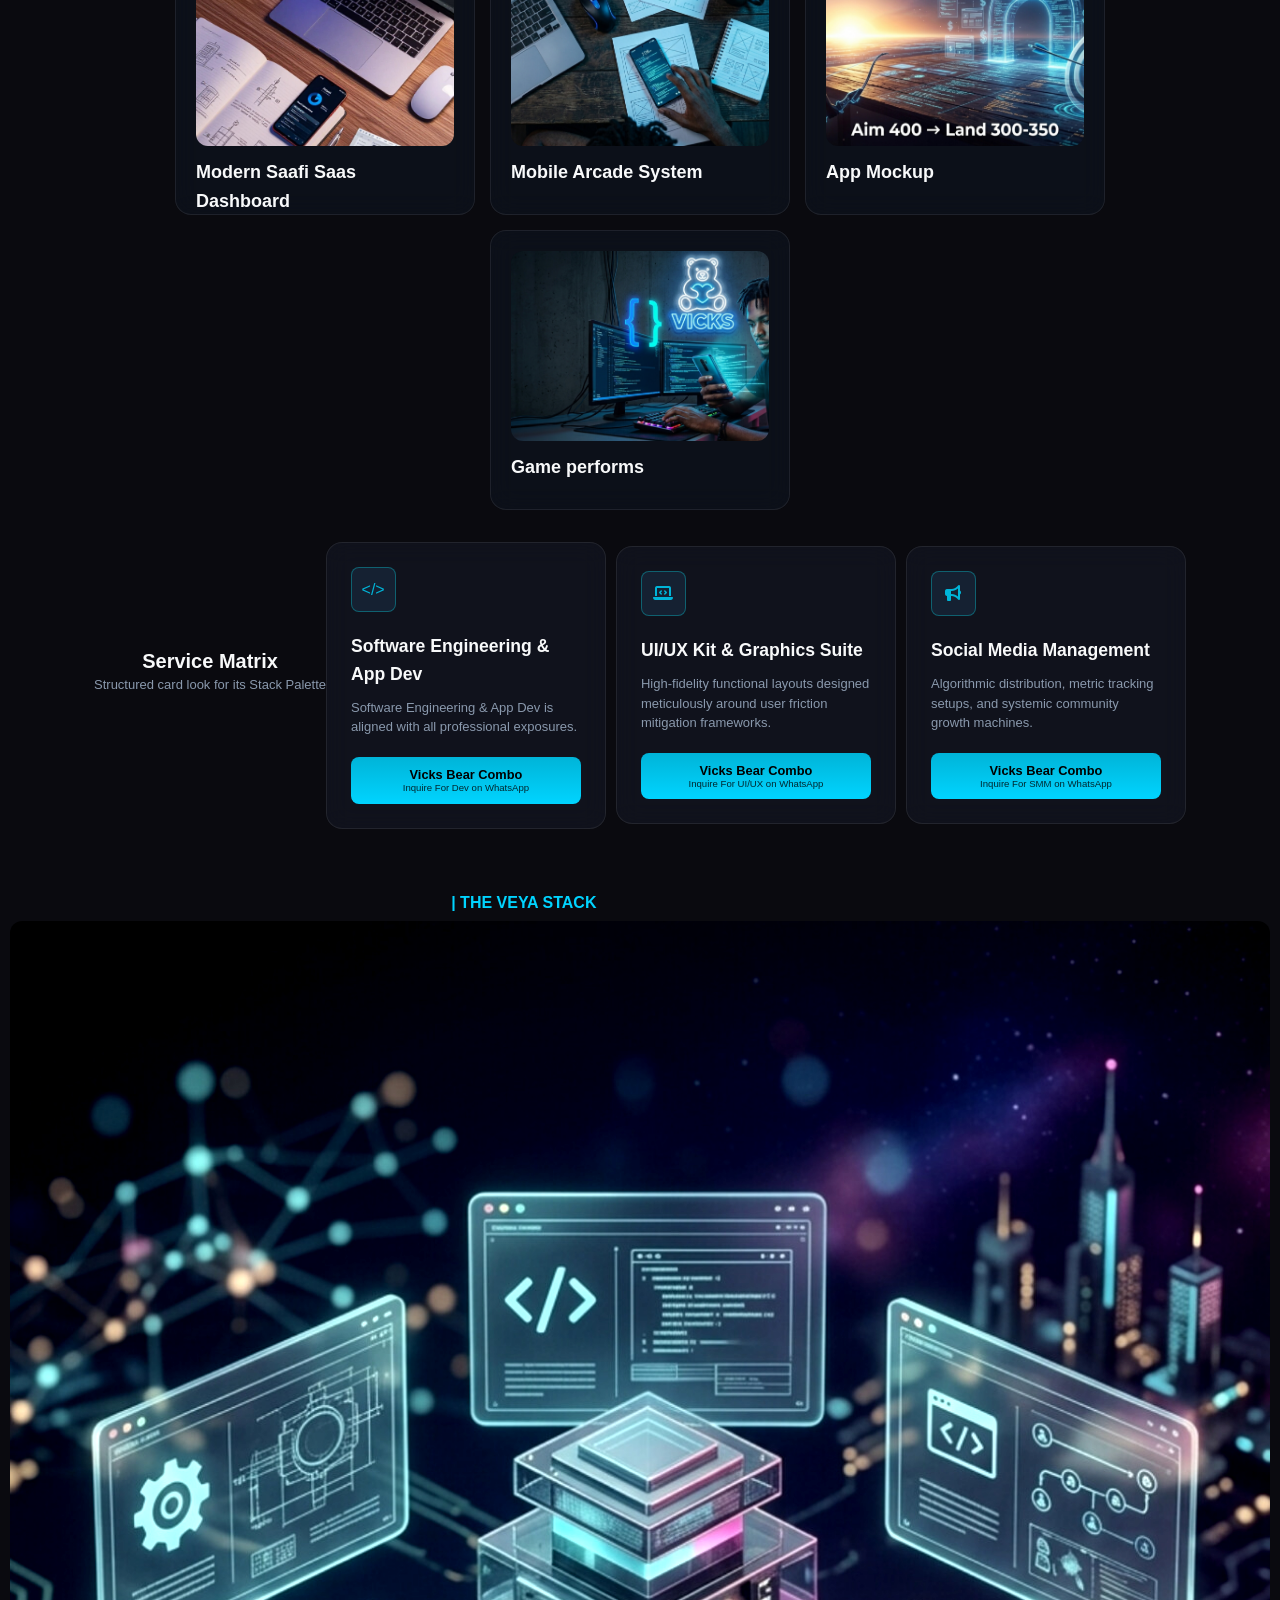
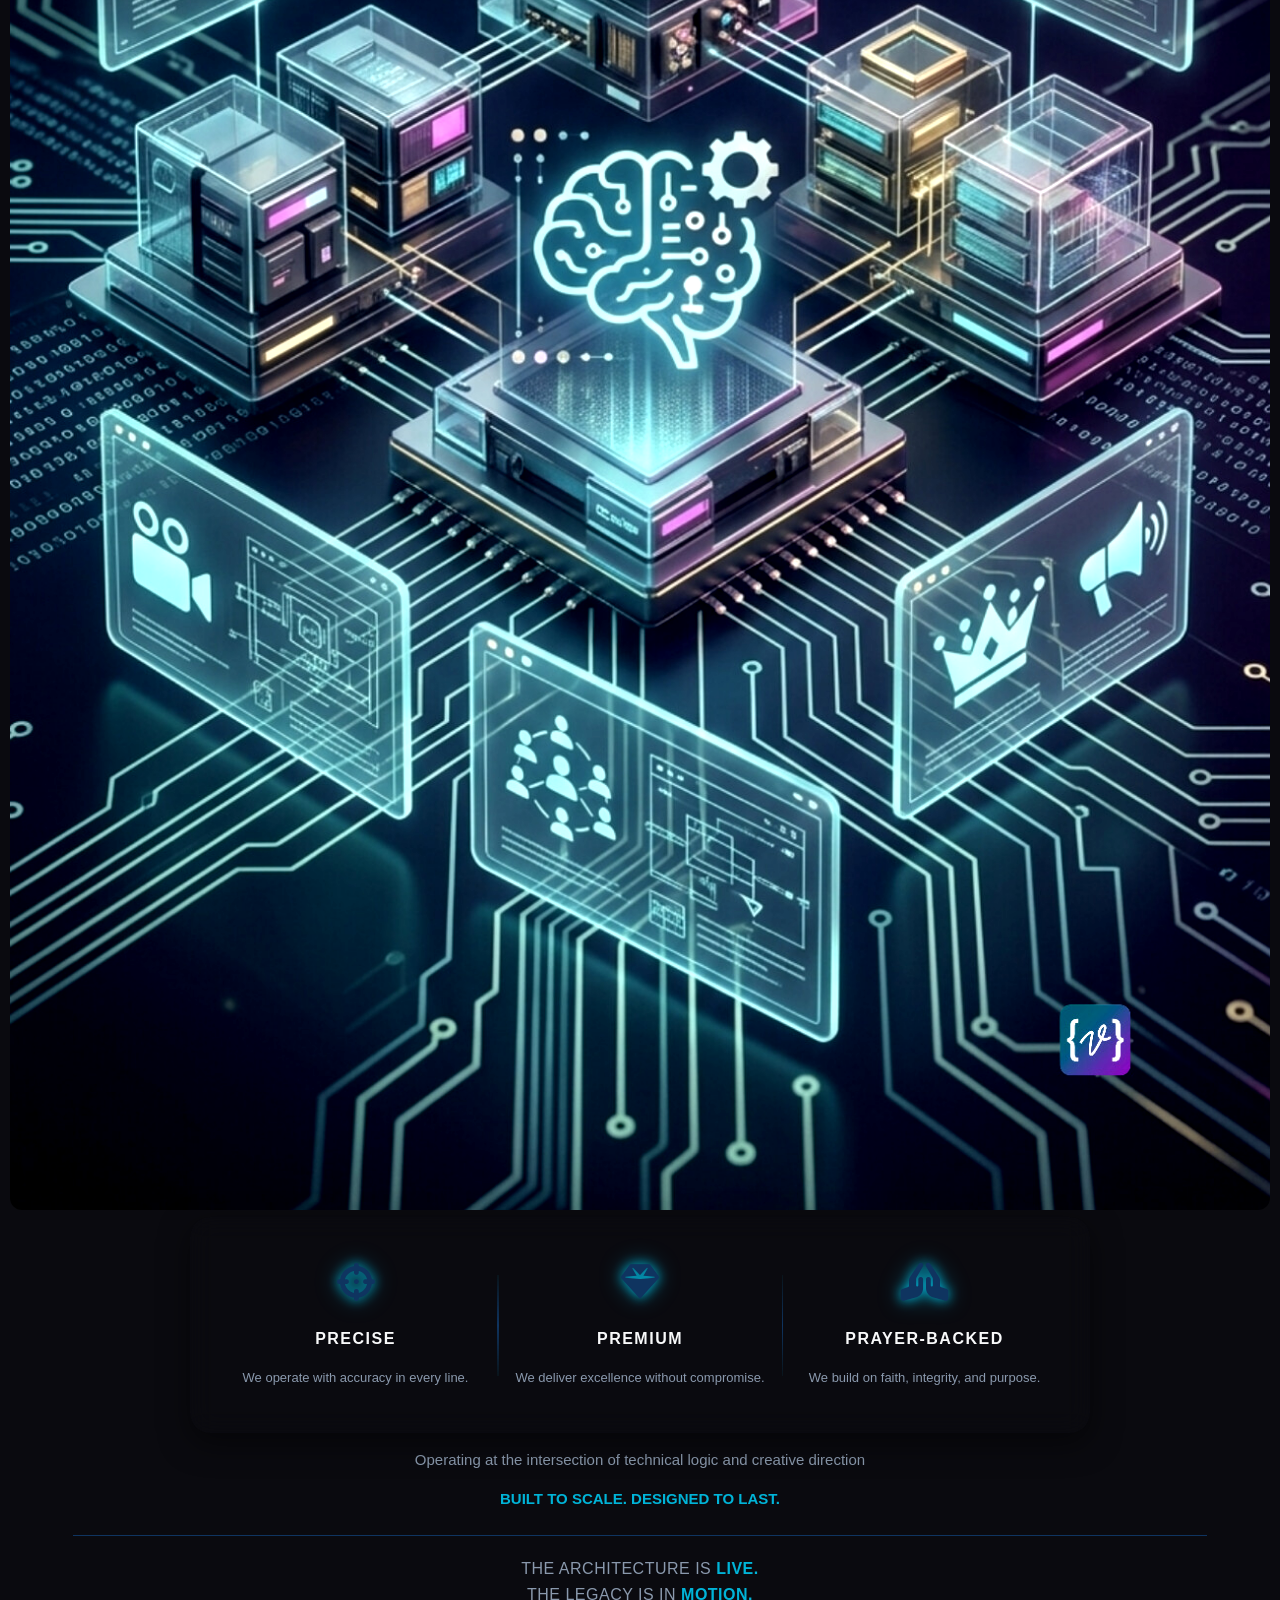
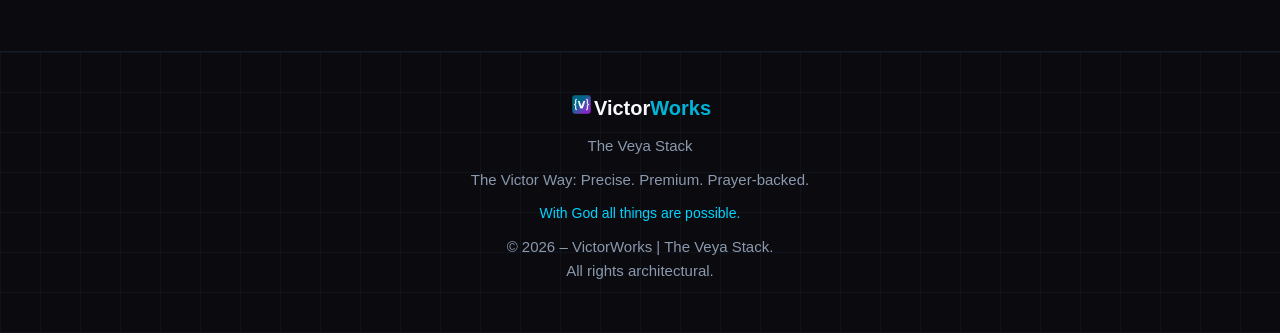
==== commit daca9323: "VW_Checkout" ====
--- a/index.html
+++ b/index.html
@@ -140,6 +140,7 @@
         <span class="pillar-icon"><i class="fa-solid fa-code"></i></span><h3>Software</h3>
         <p>High-performance web applications built for speed and security.</p>
         </div>
+        
       <div class="pillers-text">
         <span class="pillar-icon"><i class="fa-solid fa-laptop-code"></i></span><h3>UI/UX</h3>
         <p>Frictionless user journeys designed to maximize conversions.</p>
--- a/style.css
+++ b/style.css
@@ -428,6 +428,7 @@
     box-shadow: 0 5px 10px 0.5px var(--royal);
 }
 .pillers-text:hover{
+    transition: 0.3s ease;
     border: 1.5px solid var(--royal);
     backdrop-filter: blur(50pc);
     box-shadow: 0 5px 10px 0.5px var(--royal);
@@ -748,6 +749,7 @@
   width: 100%;
 }
 .veya-div:hover{
+    transition: 0.3s ease;
     box-shadow: 0 0 15px rgba(0, 242, 254, 0.3);
         transform: scale(0.8);
   transform-origin: center;
@@ -933,12 +935,13 @@
 }
 
 .spe{
-    padding-top: 15px;
     display: flex;
     flex-direction: column;
     align-items: center;
     justify-content: center;
-    padding-bottom: 25px;
+    padding: 2rem;
+    gap: 20px;
+    border-top: 0.5px solid var(--royal);
 }
 .spe-port{
     display: flex;
@@ -965,9 +968,11 @@
 }
 .spe-port-box:hover{
     transform: translateY(-2px);
-    box-shadow: 0 5px 15px 0 rgba(0, 210, 240, 0.2);
+    transition: 0.3s ease;
     border: 1px solid var(--soft-teal);
-}
+    box-shadow: 0 0 15px 0 rgba(0, 250, 280, 0.3);
+}
+
 .spe-img{
     width: 100%;
     height: 80%;
@@ -1000,6 +1005,7 @@
   flex-direction: column;
 }
 .matrix-card:hover {
+    transition: 0.3s ease;
     transform: translateY(-2px);
     box-shadow: 0 5px 15px 0 rgba(0, 210, 240, 0.2);
     border: 1px solid var(--soft-teal);
@@ -1198,6 +1204,7 @@
 
 }
 .skill-cst:hover{
+    transition: 0.2s ease;
     border: 1px solid var(--soft-teal);
     transform: tramslateY(-2);
 }
@@ -1309,6 +1316,8 @@
     border-radius: 15px;
 }
 .link-row a:hover{
+    text-decoration: underline;
+    transition: 0.2s ease;
     transform: translateY(-2px);
     box-shadow: 0 0 15px rgba(0, 250, 264, 0.3);
 }
